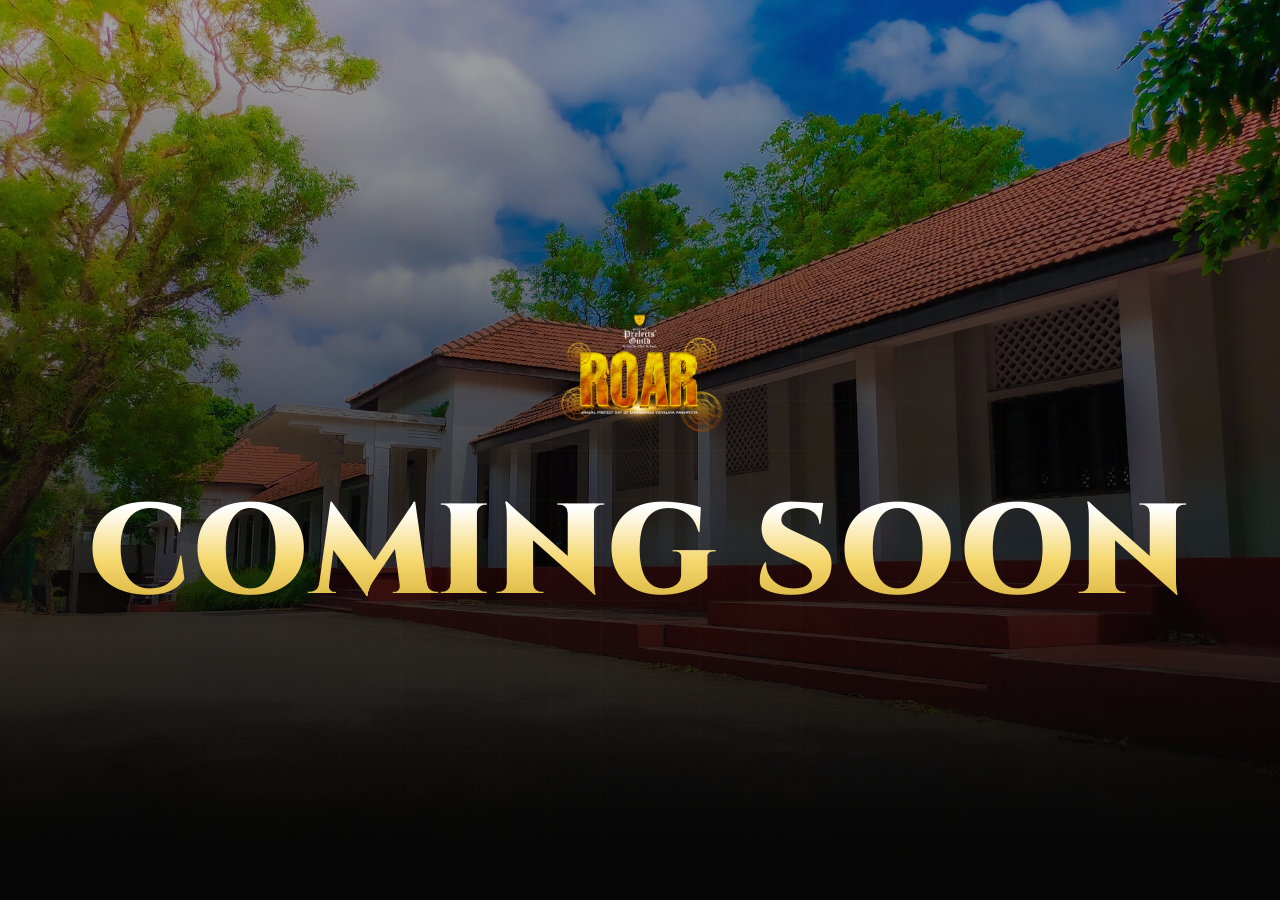
==== index.html @ 5d2e819b "Update index.html" ====
<!DOCTYPE html>
<html lang="en">
<head>
<meta charset="UTF-8">
<meta name="viewport" content="width=device-width, initial-scale=1.0">
<title>Coming Soon | ROAR — Annual Prefects' Day</title>
<link rel="icon" href="assets/logo.png">
<link rel="stylesheet" href="base.css">
</head>
<body style="overflow: hidden;">

<!-- ============ PRELOADER ============ -->
<div id="preloader">
  <div class="pre-emblem">
    <img src="assets/Lotus .png" alt="ROAR" class="pre-logo">
  </div>
  <div class="pre-bar"><span></span></div>
</div>

<!-- ============ HERO / COMING SOON ============ -->
<header class="hero-container" id="hero" style="justify-content: center; text-align: center;">
  <!-- Background relies on .hero-bg from base.css -->
  <div class="hero-bg"></div>
  <div class="hero-grid-overlay"></div>
  
  <div class="wrap hero-content reveal is-visible" style="display: flex; flex-direction: column; align-items: center; margin: 0 auto; max-width: 100%;">
    
    <!-- Centered Logo -->
    <img src="assets/logo.png" alt="ROAR event logo" style="width: 180px; max-width: 80vw; margin-bottom: 30px;">
    
    <!-- Centered Title -->
    <h1 class="hero-title" style="text-align: center;">COMING SOON</h1>
    
  </div>
</header>

<!-- Fallback script to clear preloader if script.js relies on removed elements -->
<script>
  window.addEventListener('load', function() {
    const preloader = document.getElementById('preloader');
    if (preloader) {
      setTimeout(() => { 
        preloader.classList.add('hidden'); 
      }, 500);
    }
  });
</script>
</body>
</html>
---- base.css ----
/* ============================================================
   ROAR — "Guild Protocol" build
   Base chrome: tokens, fonts, navbar, hero, narrative, footer
   Structure borrowed from a cyberpunk festival site, re-skinned
   in ROAR's gold / maroon / black identity.
   ============================================================ */
@import url('https://fonts.googleapis.com/css2?family=Cinzel:wght@400;500;600;700;900&family=Poppins:ital,wght@0,300;0,400;0,500;0,600;0,700;1,400&family=Bebas+Neue&display=swap');

:root{
  /* ROAR brand tokens */
  --bg:            #050505;
  --gold:          #D4AF37;
  --gold-light:    #F5D76E;
  --maroon:        #5C0A1D;
  --white:         #F5F5F5;
  --glass:         rgba(255,255,255,.06);
  --glass-brd:     rgba(212,175,55,.28);

  /* Aliases expected by the ported component CSS */
  --color-primary: #D4AF37;
  --color-cyan:    #F5D76E;
  --color-pink:    #D4AF37;
  --color-white:   #F5F5F5;
  --font-main:     'Poppins', sans-serif;

  --f-head: 'Cinzel', serif;
  --f-body: 'Poppins', sans-serif;
  --f-num:  'Bebas Neue', sans-serif;
  --ease: cubic-bezier(.22,1,.36,1);
}

*,*::before,*::after{ box-sizing:border-box; }
html{ scroll-behavior:smooth; }
body{
  margin:0;
  background:var(--bg);
  color:var(--white);
  font-family:var(--f-body);
  font-weight:300;
  line-height:1.65;
  -webkit-font-smoothing:antialiased;
  overflow-x:hidden;
}
img{ max-width:100%; display:block; }
a{ color:inherit; text-decoration:none; }
ul{ list-style:none; margin:0; padding:0; }
button{ font-family:inherit; cursor:pointer; }

@media (prefers-reduced-motion: reduce){
  *{ animation-duration:.01ms !important; animation-iteration-count:1 !important; transition-duration:.01ms !important; scroll-behavior:auto !important; }
}

.wrap{ max-width:1400px; margin:0 auto; padding:0 5vw; }

/* ---------- Preloader ---------- */
#preloader{
  position:fixed; inset:0; z-index:9999;
  background:var(--bg);
  display:flex; align-items:center; justify-content:center; flex-direction:column;
  transition:opacity .7s var(--ease), visibility .7s var(--ease);
}
#preloader.hidden{ opacity:0; visibility:hidden; pointer-events:none; }
.pre-emblem{ width:96px; height:96px; }
.pre-emblem svg,
.pre-emblem img{ width:100%; height:100%; animation:pre-spin 6s linear infinite; }
@keyframes pre-spin{ to{ transform:rotate(360deg); } }
.pre-bar{ width:220px; height:2px; background:rgba(255,255,255,.08); overflow:hidden; border-radius:2px; }
.pre-bar span{ display:block; height:100%; width:0%; background:linear-gradient(90deg,var(--gold),var(--gold-light)); transition:width .25s linear; }

/* ---------- Navbar ---------- */
.navbar{
  position:fixed; top:0; left:0; right:0; z-index:500;
  display:flex; align-items:center; justify-content:space-between;
  padding:18px 5vw;
  transition:background .4s, padding .4s, border-color .4s;
  border-bottom:1px solid transparent;
}
.navbar.scrolled{
  background:rgba(5,5,5,.88);
  backdrop-filter:blur(14px);
  padding:12px 5vw;
  border-color:var(--glass-brd);
}
.navbar-logo{ display:flex; align-items:center; gap:12px; }
.logo-img{ height:38px; width:auto; }
.navbar-logo span{ font-family:var(--f-head); font-size:20px; letter-spacing:.12em; color:var(--gold-light); }
.nav-links{ display:flex; gap:32px; align-items:center; }
.nav-links a{
  font-family:var(--f-num); font-size:13px; letter-spacing:.15em; text-transform:uppercase;
  color:rgba(245,245,245,.75); position:relative; padding:4px 0;
}
.nav-links a::after{
  content:''; position:absolute; left:0; bottom:-2px; width:0; height:1px; background:var(--gold);
  transition:width .3s var(--ease);
}
.nav-links a:hover::after{ width:100%; }
.available-now-btn{
  padding:10px 22px; border-radius:2px; border:1px solid var(--gold); background:transparent;
  font-family:var(--f-num); letter-spacing:.15em; font-size:13px; color:var(--gold-light);
  transition:.3s;
}
.available-now-btn:hover{ background:var(--gold); color:#150c04; box-shadow:0 0 25px rgba(212,175,55,.4); }
.mobile-menu-toggle{ display:none; background:none; border:0; color:var(--gold); font-size:24px; }
.mobile-cyber-pass-link{ display:none; }

@media (max-width:900px){
  .nav-links{
    position:fixed; top:0; right:0; height:100vh; width:min(78vw,320px);
    background:#0a0a0a; flex-direction:column; justify-content:center; gap:30px;
    transform:translateX(100%); transition:transform .5s var(--ease);
    border-left:1px solid var(--glass-brd); padding:0;
  }
  .nav-links.open{ transform:translateX(0); }
  .mobile-menu-toggle{ display:block; }
  .navbar-right{ display:none; }
  .mobile-cyber-pass-link{ display:block; margin-top:10px; }
}

/* ---------- Hero ---------- */
.hero-container{
  position:relative; height:100vh; min-height:600px; overflow:hidden;
  display:flex; align-items:center;
}
.hero-bg{
  position:absolute; inset:0;
  background:linear-gradient(180deg, rgba(5,5,5,.35) 0%, rgba(5,5,5,.6) 45%, var(--bg) 96%), url('assets/Background.jpg') no-repeat center center;
  background-size:cover; background-position:center 30%;
}
.hero-grid-overlay{
  position:absolute; inset:0;
  background-image:linear-gradient(rgba(212,175,55,.05) 1px, transparent 1px), linear-gradient(90deg, rgba(212,175,55,.05) 1px, transparent 1px);
  background-size:50px 50px;
  mask-image:radial-gradient(circle at 50% 40%, black, transparent 75%);
}
.hero-content{ position:relative; z-index:5; max-width:760px; }
.hero-eyebrow{
  font-family:var(--f-num); letter-spacing:.5em; font-size:13px; color:var(--gold-light);
  text-transform:uppercase; margin-bottom:20px;
}
.hero-title{
  font-family:var(--f-head); font-weight:900;
  font-size:clamp(60px,10vw,140px);
  line-height:.92; letter-spacing:.02em;
  background:linear-gradient(180deg,#fff 10%, var(--gold-light) 55%, var(--gold) 100%);
  -webkit-background-clip:text; background-clip:text; color:transparent;
  margin:0;
}
.hero-logo{ width:100%; max-width:3000px; margin-bottom:20px; align-self:center; }
.hero-img{ 
  width:20%; 
  margin-bottom:20px; 
  transform: rotate(var(--bg));
}
.hero-desc{ color:rgba(245,245,245,.72); max-width:520px; margin:20px 0 34px; }
.hero-actions{ display:flex; gap:16px; flex-wrap:center; }
.slide-action-btn{
  display:inline-flex; align-items:center; gap:10px; padding:16px 32px; border-radius:2px;
  font-family:var(--f-num); font-size:15px; letter-spacing:.12em; text-transform:uppercase;
  background:linear-gradient(135deg,var(--gold-light),var(--gold)); color:#150c04; font-weight:700;
  clip-path:polygon(4% 0,96% 0,100% 30%,100% 100%,0 100%,0 30%);
  transition:transform .3s var(--ease), box-shadow .3s var(--ease);
}
.slide-action-btn:hover{ transform:translateY(-3px); box-shadow:0 10px 30px rgba(212,175,55,.3); }
.slide-action-btn.ghost{
  background:transparent; color:var(--gold-light); border:1px solid var(--gold); clip-path:none;
}
.slide-counter{
  position:absolute; bottom:32px; right:5vw; z-index:5;
  font-family:var(--f-num); letter-spacing:.2em; font-size:13px; color:rgba(245,245,245,.5);
  display:flex; align-items:center; gap:8px;
}
.slide-counter .current{ color:var(--gold-light); font-size:18px; }

/* hero countdown */
.hero-countdown-label{ font-family:var(--f-num); letter-spacing:.3em; font-size:11px; color:var(--gold); text-transform:uppercase; margin-bottom:12px; }
.hero-countdown{ display:flex; gap:14px; flex-wrap:wrap; }
.hero-countdown .hc-item{ padding:14px 20px; min-width:74px; text-align:center; border-radius:2px; background:var(--glass); border:1px solid var(--glass-brd); }
.hero-countdown .hc-item b{ font-family:var(--f-num); font-size:28px; color:var(--gold-light); display:block; }
.hero-countdown .hc-item span{ font-size:10px; letter-spacing:.12em; text-transform:uppercase; color:rgba(245,245,245,.55); }

/* ---------- Narrative / "ROAR Order" section ---------- */
.order-section{
  padding:110px 0; background:#000; position:relative; overflow:hidden; z-index:15;
}
.order-grid-overlay{
  position:absolute; inset:0;
  background-image:linear-gradient(rgba(212,175,55,.04) 1px, transparent 1px), linear-gradient(90deg, rgba(212,175,55,.04) 1px, transparent 1px);
  background-size:60px 60px;
}
.order-layout{
  position:relative; z-index:2; display:grid; grid-template-columns:1fr 1.1fr; gap:70px; align-items:center;
}
.order-visual{ position:relative; display:flex; justify-content:center; }
.order-visual img{ width:100%; max-width:420px; border-radius:12px; border:1px solid var(--glass-brd); box-shadow:0 0 60px rgba(212,175,55,.15); }
.order-title{ font-family:var(--f-head); font-size:clamp(30px,4.5vw,52px); line-height:1.05; color:#fff; margin-bottom:24px; }
.order-title .accent{
  display:block; background:linear-gradient(180deg,var(--gold-light),var(--gold));
  -webkit-background-clip:text; background-clip:text; color:transparent;
}
.order-copy p{ color:rgba(245,245,245,.72); font-size:16px; line-height:1.75; }
@media (max-width:1024px){
  .order-layout{ grid-template-columns:1fr; text-align:center; }
  .order-visual{ order:-1; }
}

/* ---------- Footer ---------- */
.footer{
  padding:40px 5vw; display:flex; align-items:center; justify-content:space-between; flex-wrap:wrap; gap:20px;
  border-top:1px solid var(--glass-brd); background:#000;
}
.copyright{ font-family:var(--f-num); letter-spacing:.1em; font-size:12px; color:rgba(245,245,245,.5); }
.footer-links{ display:flex; gap:26px; flex-wrap:wrap; }
.footer-links a{ font-size:12px; letter-spacing:.05em; color:rgba(245,245,245,.55); text-transform:uppercase; }
.footer-links a:hover{ color:var(--gold-light); }
.footer-social-icons{ display:flex; gap:12px; }
.footer-social-icon{
  width:38px; height:38px; border-radius:50%; border:1px solid var(--glass-brd);
  display:flex; align-items:center; justify-content:center; color:rgba(245,245,245,.65); transition:.3s;
}
.footer-social-icon:hover{ border-color:var(--gold); color:var(--gold-light); background:rgba(212,175,55,.08); }

/* ---------- Reveal on scroll ---------- */
.reveal{ opacity:0; transform:translateY(28px); transition:opacity .8s var(--ease), transform .8s var(--ease); }
.reveal.is-visible{ opacity:1; transform:translateY(0); }
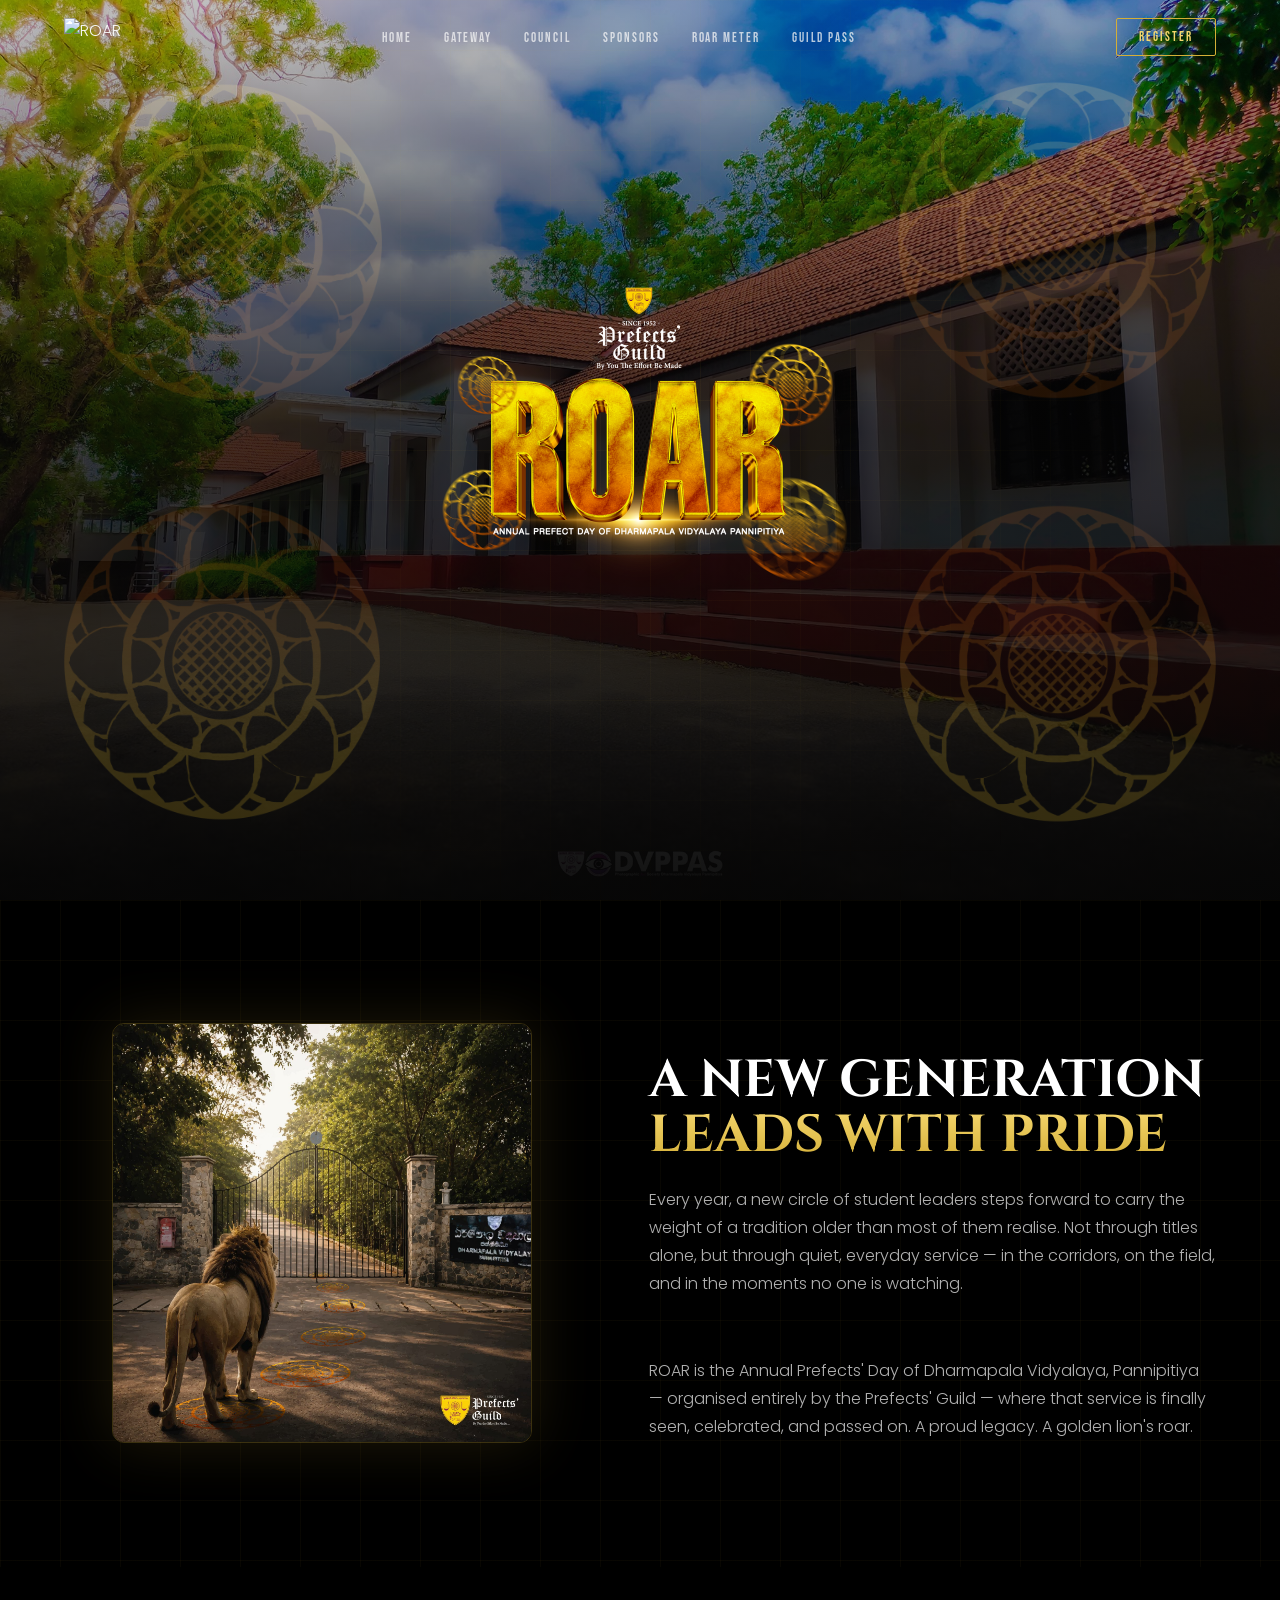
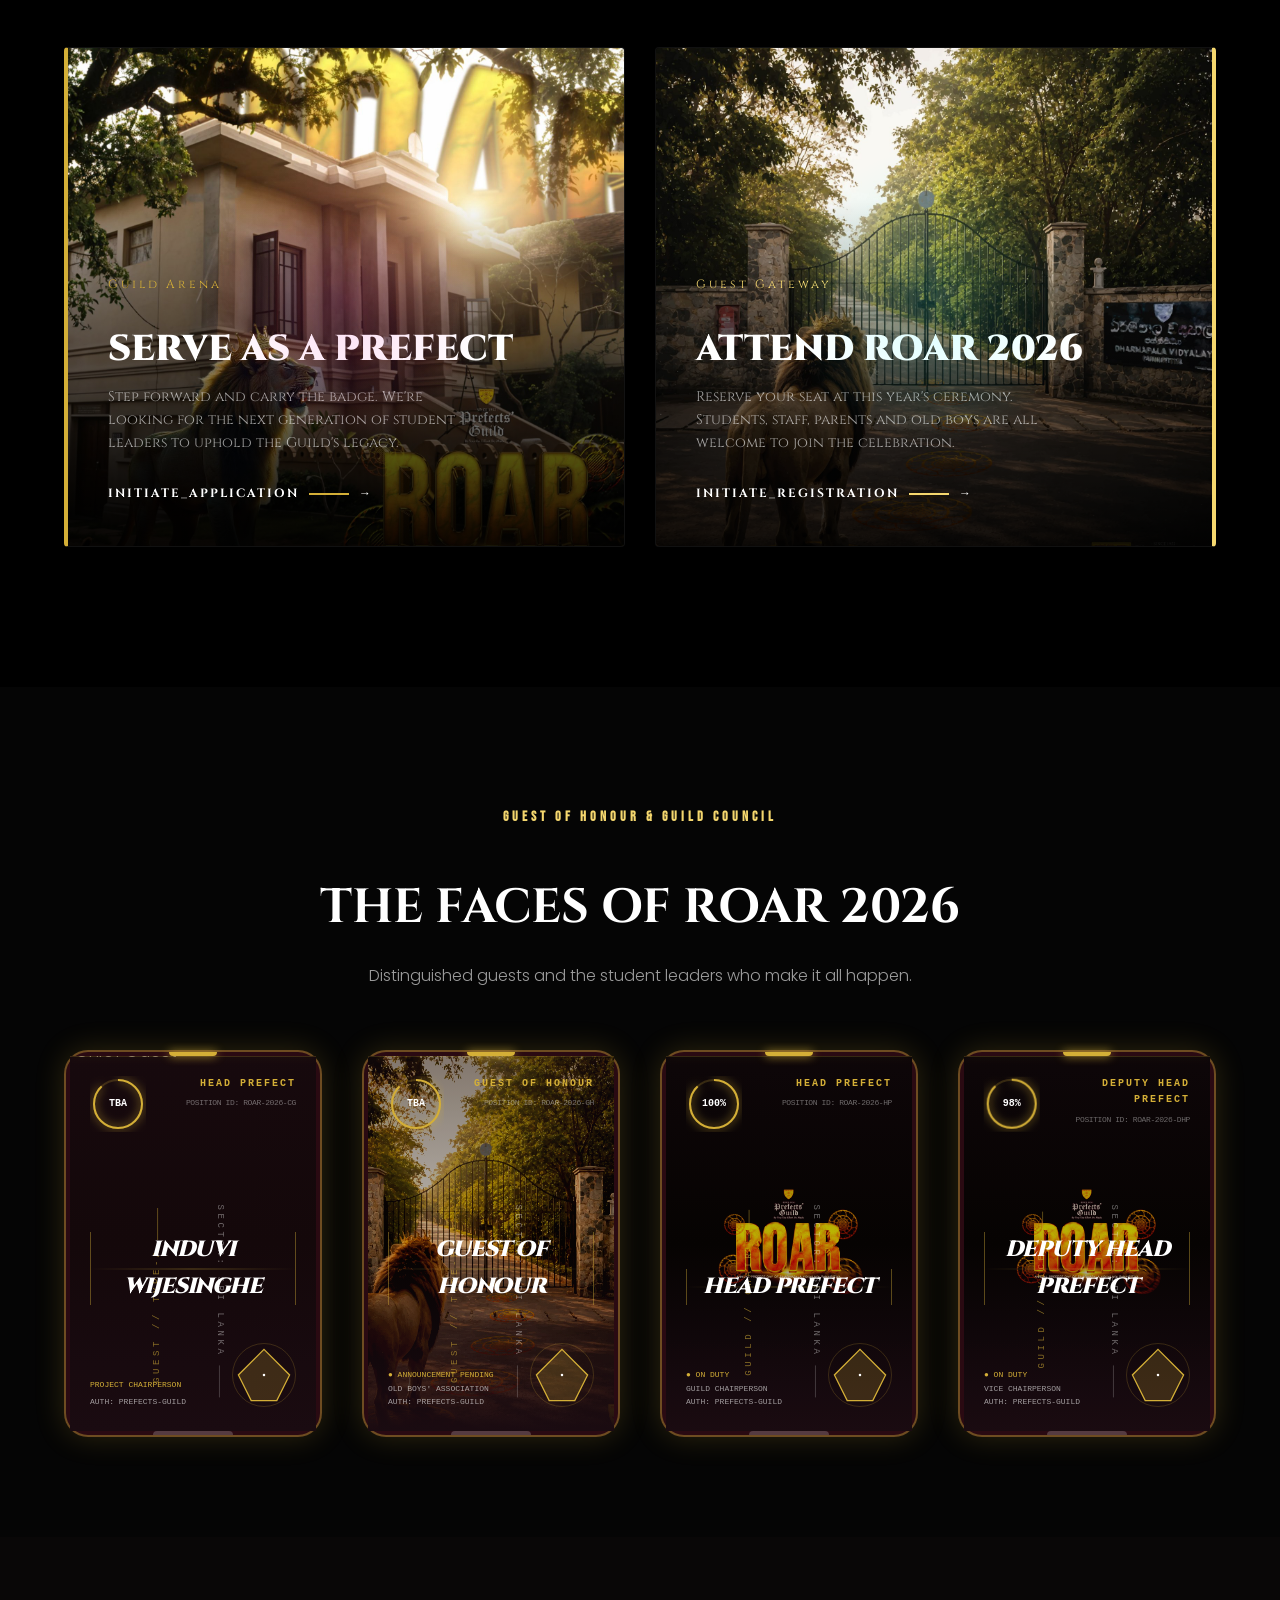
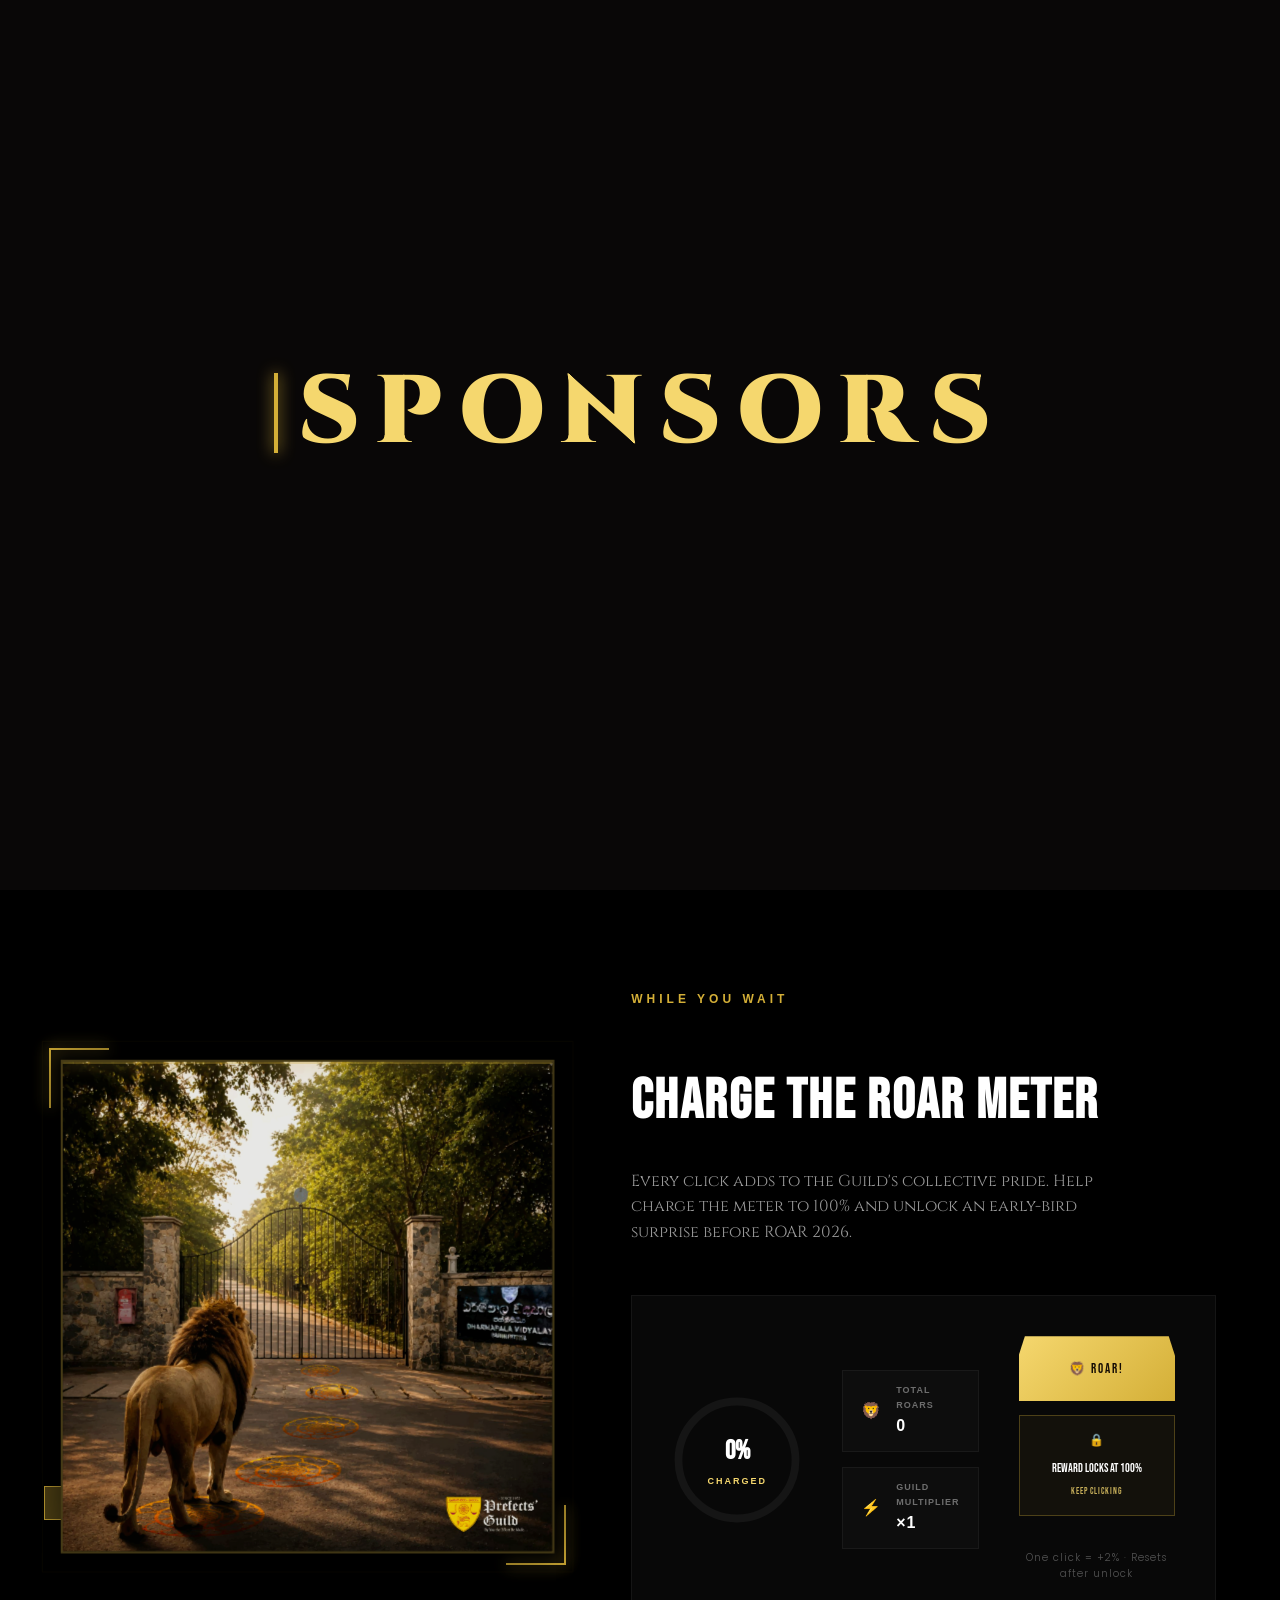
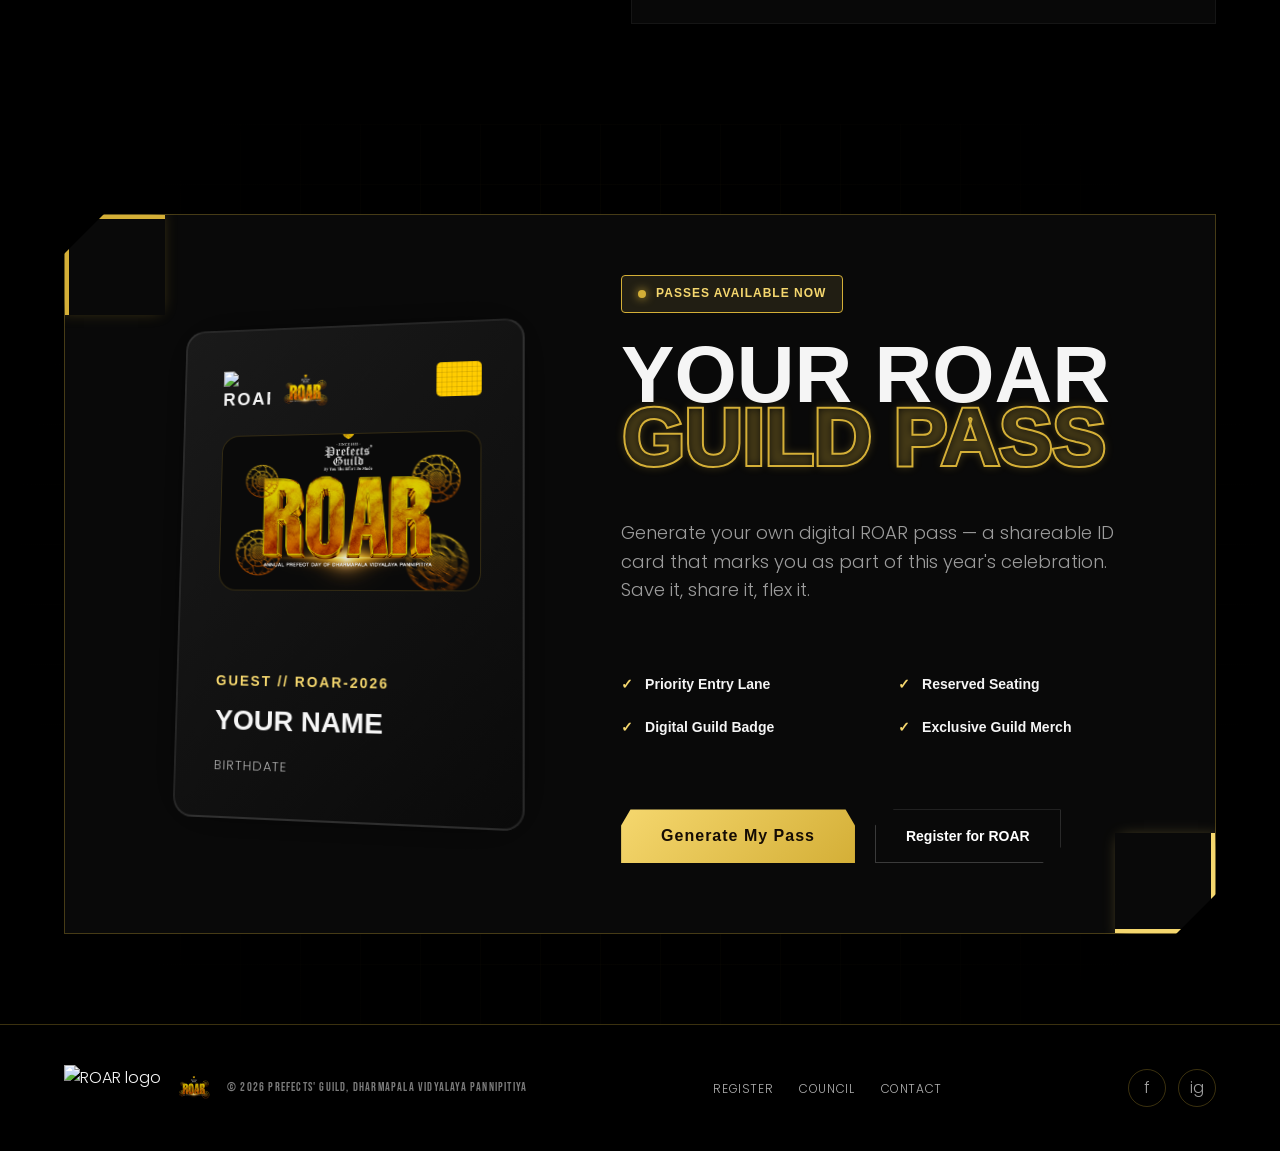
==== commit bfc92477: "Update index.html" ====
--- a/index.html
+++ b/index.html
@@ -3,11 +3,18 @@
 <head>
 <meta charset="UTF-8">
 <meta name="viewport" content="width=device-width, initial-scale=1.0">
-<title>Coming Soon | ROAR — Annual Prefects' Day</title>
+<title>ROAR — Annual Prefects' Day | Dharmapala Vidyalaya Pannipitiya</title>
+<meta name="description" content="ROAR — the Annual Prefects' Day of Dharmapala Vidyalaya, Pannipitiya. A celebration of leadership, discipline, unity and service by the Prefects' Guild.">
 <link rel="icon" href="assets/logo.png">
 <link rel="stylesheet" href="base.css">
+<link rel="stylesheet" href="gateway.css">
+<link rel="stylesheet" href="headliners.css">
+<link rel="stylesheet" href="sponsors.css">
+<link rel="stylesheet" href="clicker.css">
+<link rel="stylesheet" href="pass.css">
+<link rel="stylesheet" href="patch.css">
 </head>
-<body style="overflow: hidden;">
+<body>
 
 <!-- ============ PRELOADER ============ -->
 <div id="preloader">
@@ -17,33 +24,543 @@
   <div class="pre-bar"><span></span></div>
 </div>
 
-<!-- ============ HERO / COMING SOON ============ -->
-<header class="hero-container" id="hero" style="justify-content: center; text-align: center;">
-  <!-- Background relies on .hero-bg from base.css -->
+<!-- ============ NAVBAR ============ -->
+<nav class="navbar" id="navbar">
+  <a class="navbar-logo" href="#hero">
+    <img src="assets/logoroar.png" alt="ROAR" class="logo-img">
+  </a>
+  <button class="mobile-menu-toggle" aria-label="Toggle Menu" id="menuToggle">☰</button>
+  <ul class="nav-links" id="navLinks">
+    <li><a href="#hero">Home</a></li>
+    <li><a href="#gateway">Gateway</a></li>
+    <li><a href="#council">Council</a></li>
+    <li><a href="#sponsors">Sponsors</a></li>
+    <li><a href="#roar-meter">ROAR Meter</a></li>
+    <li><a href="#pass">Guild Pass</a></li>
+    <li class="mobile-cyber-pass-link"><a href="register.html"><button class="available-now-btn">Register</button></a></li>
+  </ul>
+  <div class="navbar-right">
+    <a href="register.html"><button class="available-now-btn">Register</button></a>
+  </div>
+</nav>
+
+<!-- ============ HERO ============ -->
+<header class="hero-container" id="hero">
   <div class="hero-bg"></div>
+  <div class="hero-lotus hero-lotus--tl"></div>
+  <div class="hero-lotus hero-lotus--tr"></div>
+  <div class="hero-lotus hero-lotus--bl"></div>
+  <div class="hero-lotus hero-lotus--br"></div>
   <div class="hero-grid-overlay"></div>
-  
-  <div class="wrap hero-content reveal is-visible" style="display: flex; flex-direction: column; align-items: center; margin: 0 auto; max-width: 100%;">
-    
-    <!-- Centered Logo -->
-    <img src="assets/logo.png" alt="ROAR event logo" style="width: 180px; max-width: 80vw; margin-bottom: 30px;">
-    
-    <!-- Centered Title -->
-    <h1 class="hero-title" style="text-align: center;">COMING SOON</h1>
-    
+  <div class="wrap hero-content">
+    <div class="hero-branding reveal">
+      <img src="assets/logo.png" alt="ROAR event logo" class="hero-logo">
+    </div>
   </div>
 </header>
 
-<!-- Fallback script to clear preloader if script.js relies on removed elements -->
-<script>
-  window.addEventListener('load', function() {
-    const preloader = document.getElementById('preloader');
-    if (preloader) {
-      setTimeout(() => { 
-        preloader.classList.add('hidden'); 
-      }, 500);
-    }
-  });
-</script>
+<!-- ============ ORDER / ABOUT NARRATIVE ============ -->
+<section class="order-section">
+  <div class="order-grid-overlay"></div>
+  <div class="wrap order-layout">
+    <div class="order-visual reveal">
+      <img src="assets/lion-gate.jpg" alt="Dharmapala Vidyalaya gate">
+    </div>
+    <div class="reveal">
+      <h2 class="order-title">A NEW GENERATION<span class="accent">LEADS WITH PRIDE</span></h2>
+      <div class="order-copy">
+        <p>Every year, a new circle of student leaders steps forward to carry the weight of a tradition older than most of them realise. Not through titles alone, but through quiet, everyday service — in the corridors, on the field, and in the moments no one is watching.</p><br>
+        <p>ROAR is the Annual Prefects' Day of Dharmapala Vidyalaya, Pannipitiya — organised entirely by the Prefects' Guild — where that service is finally seen, celebrated, and passed on. A proud legacy. A golden lion's roar.</p>
+      </div>
+    </div>
+  </div>
+</section>
+
+<!-- ============ APPLICATION GATEWAY ============ -->
+<section class="app-gateway-section" id="gateway">
+  <div class="ag-container">
+    <a class="ag-card idol reveal" href="mailto:prefectsguild@dharmapalapannipitiya.lk?subject=Prefects%27%20Guild%20Interest">
+      <div class="ag-overlay-glow"></div>
+      <div class="ag-card-bg"><img src="assets/lion-poster.jpg" alt="Serve as a Prefect"></div>
+      <div class="ag-card-content">
+        <span class="ag-eyebrow">Guild Arena</span>
+        <h3 class="ag-title">Serve as a Prefect</h3>
+        <p class="ag-desc">Step forward and carry the badge. We're looking for the next generation of student leaders to uphold the Guild's legacy.</p>
+        <div class="ag-btn"><span>INITIATE_APPLICATION</span><div class="ag-btn-line"></div>→</div>
+      </div>
+    </a>
+    <a class="ag-card competition reveal" href="register.html">
+      <div class="ag-overlay-glow"></div>
+      <div class="ag-card-bg"><img src="assets/lion-gate.jpg" alt="Attend ROAR"></div>
+      <div class="ag-card-content">
+        <span class="ag-eyebrow">Guest Gateway</span>
+        <h3 class="ag-title">Attend ROAR 2026</h3>
+        <p class="ag-desc">Reserve your seat at this year's ceremony. Students, staff, parents and old boys are all welcome to join the celebration.</p>
+        <div class="ag-btn"><span>INITIATE_REGISTRATION</span><div class="ag-btn-line"></div>→</div>
+      </div>
+    </a>
+  </div>
+</section>
+
+<!-- ============ HEADLINERS → GUILD COUNCIL ============ -->
+<section class="headliners-section" id="council">
+  <div class="headliners-container">
+    <div style="text-align:center;margin-bottom:60px;" class="reveal">
+      <h4 style="color:var(--gold-light);letter-spacing:4px;font-size:14px;margin-bottom:10px;font-family:var(--f-num);">GUEST OF HONOUR &amp; GUILD COUNCIL</h4>
+      <h2 style="color:#fff;font-size:48px;font-family:var(--f-head);margin-bottom:15px;">THE FACES OF ROAR 2026</h2>
+      <p style="color:rgba(255,255,255,.6);font-size:16px;">Distinguished guests and the student leaders who make it all happen.</p>
+    </div>
+
+    <div class="headliners-grid-wrapper">
+      <div class="headliners-grid desktop-grid mobile-carousel" id="hlGrid">
+
+        <div class="hl-slide">
+          <div class="hl-card-wrapper">
+            <div class="hl-card-inner">
+              <div style="width:100%;height:100%;">
+                <div class="hl-geometric-frame">
+                  <div class="hl-inner-content">
+                    <div class="hl-image-container">
+                      <img src="assets/DSC_0011 copy.png" alt="Chief Guest" class="hl-image">
+                      <div class="hl-gradient-1"></div>
+                      <div class="hl-gradient-2"></div>
+                      <div class="hl-hud">
+                        <div class="hl-hud-top">
+                          <div class="hl-gauge">
+                            <svg class="hl-gauge-svg"><circle cx="28" cy="28" r="24" class="hl-gauge-bg"></circle><circle cx="28" cy="28" r="24" class="hl-gauge-fg"></circle></svg>
+                            <div class="hl-gauge-text">TBA</div>
+                          </div>
+                          <div class="hl-top-right">
+                            <div class="hl-tr-1">Head Prefect</div>
+                            <div class="hl-tr-2">POSITION ID: ROAR-2026-CG</div>
+                          </div>
+                        </div>
+                        <div class="hl-side-left"><span class="hl-sl-text">GUEST // TYPE-A</span><div class="hl-sl-line"></div></div>
+                        <div class="hl-side-right"><span class="hl-sr-text">SECTOR: SRI LANKA</span><div class="hl-sr-line"></div></div>
+                        <div class="hl-bottom">
+                          <div class="hl-name-wrapper"><div class="hl-name-line"></div><h3 class="hl-name">Induvi Wijesinghe</h3></div>
+                          <div class="hl-bottom-info">
+                            <div class="hl-data-panel">
+                              <div class="hl-dp-active">Project Chairperson</div>
+                              <div></div>
+                              <div>AUTH: PREFECTS-GUILD</div>
+                            </div>
+                            <div class="hl-radar">
+                              <div class="hl-radar-border"></div>
+                              <svg viewBox="0 0 100 100" class="hl-radar-svg"><polygon points="50,10 90,50 70,90 30,90 10,50" fill="currentColor" fill-opacity=".2" stroke="currentColor" stroke-width="2"></polygon><circle cx="50" cy="50" r="2" fill="white"></circle></svg>
+                            </div>
+                          </div>
+                        </div>
+                      </div>
+                      <div class="hl-scanner-bar-container"><div class="hl-scanner-bar"></div></div>
+                    </div>
+                  </div>
+                  <div class="hl-texture"></div>
+                  <div class="hl-dec-top"></div>
+                  <div class="hl-dec-bot"></div>
+                </div>
+              </div>
+            </div>
+          </div>
+        </div>
+
+        <div class="hl-slide">
+          <div class="hl-card-wrapper">
+            <div class="hl-card-inner">
+              <div style="width:100%;height:100%;">
+                <div class="hl-geometric-frame">
+                  <div class="hl-inner-content">
+                    <div class="hl-image-container">
+                      <img src="assets/lion-gate.jpg" alt="Guest of Honour" class="hl-image">
+                      <div class="hl-gradient-1"></div>
+                      <div class="hl-gradient-2"></div>
+                      <div class="hl-hud">
+                        <div class="hl-hud-top">
+                          <div class="hl-gauge">
+                            <svg class="hl-gauge-svg"><circle cx="28" cy="28" r="24" class="hl-gauge-bg"></circle><circle cx="28" cy="28" r="24" class="hl-gauge-fg"></circle></svg>
+                            <div class="hl-gauge-text">TBA</div>
+                          </div>
+                          <div class="hl-top-right">
+                            <div class="hl-tr-1">GUEST OF HONOUR</div>
+                            <div class="hl-tr-2">POSITION ID: ROAR-2026-GH</div>
+                          </div>
+                        </div>
+                        <div class="hl-side-left"><span class="hl-sl-text">GUEST // TYPE-B</span><div class="hl-sl-line"></div></div>
+                        <div class="hl-side-right"><span class="hl-sr-text">SECTOR: SRI LANKA</span><div class="hl-sr-line"></div></div>
+                        <div class="hl-bottom">
+                          <div class="hl-name-wrapper"><div class="hl-name-line"></div><h3 class="hl-name">Guest of Honour</h3></div>
+                          <div class="hl-bottom-info">
+                            <div class="hl-data-panel">
+                              <div class="hl-dp-active">● ANNOUNCEMENT PENDING</div>
+                              <div>OLD BOYS' ASSOCIATION</div>
+                              <div>AUTH: PREFECTS-GUILD</div>
+                            </div>
+                            <div class="hl-radar">
+                              <div class="hl-radar-border"></div>
+                              <svg viewBox="0 0 100 100" class="hl-radar-svg"><polygon points="50,10 90,50 70,90 30,90 10,50" fill="currentColor" fill-opacity=".2" stroke="currentColor" stroke-width="2"></polygon><circle cx="50" cy="50" r="2" fill="white"></circle></svg>
+                            </div>
+                          </div>
+                        </div>
+                      </div>
+                      <div class="hl-scanner-bar-container"><div class="hl-scanner-bar"></div></div>
+                    </div>
+                  </div>
+                  <div class="hl-texture"></div>
+                  <div class="hl-dec-top"></div>
+                  <div class="hl-dec-bot"></div>
+                </div>
+              </div>
+            </div>
+          </div>
+        </div>
+
+        <div class="hl-slide">
+          <div class="hl-card-wrapper">
+            <div class="hl-card-inner">
+              <div style="width:100%;height:100%;">
+                <div class="hl-geometric-frame">
+                  <div class="hl-inner-content">
+                    <div class="hl-image-container">
+                      <img src="assets/logo.png" alt="Head Prefect" class="hl-image" style="object-fit:contain;padding:50px;background:#12070a;">
+                      <div class="hl-gradient-1"></div>
+                      <div class="hl-gradient-2"></div>
+                      <div class="hl-hud">
+                        <div class="hl-hud-top">
+                          <div class="hl-gauge">
+                            <svg class="hl-gauge-svg"><circle cx="28" cy="28" r="24" class="hl-gauge-bg"></circle><circle cx="28" cy="28" r="24" class="hl-gauge-fg"></circle></svg>
+                            <div class="hl-gauge-text">100%</div>
+                          </div>
+                          <div class="hl-top-right">
+                            <div class="hl-tr-1">HEAD PREFECT</div>
+                            <div class="hl-tr-2">POSITION ID: ROAR-2026-HP</div>
+                          </div>
+                        </div>
+                        <div class="hl-side-left"><span class="hl-sl-text">GUILD // CHAIR</span><div class="hl-sl-line"></div></div>
+                        <div class="hl-side-right"><span class="hl-sr-text">SECTOR: SRI LANKA</span><div class="hl-sr-line"></div></div>
+                        <div class="hl-bottom">
+                          <div class="hl-name-wrapper"><div class="hl-name-line"></div><h3 class="hl-name">Head Prefect</h3></div>
+                          <div class="hl-bottom-info">
+                            <div class="hl-data-panel">
+                              <div class="hl-dp-active">● ON DUTY</div>
+                              <div>GUILD CHAIRPERSON</div>
+                              <div>AUTH: PREFECTS-GUILD</div>
+                            </div>
+                            <div class="hl-radar">
+                              <div class="hl-radar-border"></div>
+                              <svg viewBox="0 0 100 100" class="hl-radar-svg"><polygon points="50,10 90,50 70,90 30,90 10,50" fill="currentColor" fill-opacity=".2" stroke="currentColor" stroke-width="2"></polygon><circle cx="50" cy="50" r="2" fill="white"></circle></svg>
+                            </div>
+                          </div>
+                        </div>
+                      </div>
+                      <div class="hl-scanner-bar-container"><div class="hl-scanner-bar"></div></div>
+                    </div>
+                  </div>
+                  <div class="hl-texture"></div>
+                  <div class="hl-dec-top"></div>
+                  <div class="hl-dec-bot"></div>
+                </div>
+              </div>
+            </div>
+          </div>
+        </div>
+
+        <div class="hl-slide">
+          <div class="hl-card-wrapper">
+            <div class="hl-card-inner">
+              <div style="width:100%;height:100%;">
+                <div class="hl-geometric-frame">
+                  <div class="hl-inner-content">
+                    <div class="hl-image-container">
+                      <img src="assets/logo.png" alt="Deputy Head Prefect" class="hl-image" style="object-fit:contain;padding:50px;background:#12070a;">
+                      <div class="hl-gradient-1"></div>
+                      <div class="hl-gradient-2"></div>
+                      <div class="hl-hud">
+                        <div class="hl-hud-top">
+                          <div class="hl-gauge">
+                            <svg class="hl-gauge-svg"><circle cx="28" cy="28" r="24" class="hl-gauge-bg"></circle><circle cx="28" cy="28" r="24" class="hl-gauge-fg"></circle></svg>
+                            <div class="hl-gauge-text">98%</div>
+                          </div>
+                          <div class="hl-top-right">
+                            <div class="hl-tr-1">DEPUTY HEAD PREFECT</div>
+                            <div class="hl-tr-2">POSITION ID: ROAR-2026-DHP</div>
+                          </div>
+                        </div>
+                        <div class="hl-side-left"><span class="hl-sl-text">GUILD // VICE</span><div class="hl-sl-line"></div></div>
+                        <div class="hl-side-right"><span class="hl-sr-text">SECTOR: SRI LANKA</span><div class="hl-sr-line"></div></div>
+                        <div class="hl-bottom">
+                          <div class="hl-name-wrapper"><div class="hl-name-line"></div><h3 class="hl-name">Deputy Head Prefect</h3></div>
+                          <div class="hl-bottom-info">
+                            <div class="hl-data-panel">
+                              <div class="hl-dp-active">● ON DUTY</div>
+                              <div>VICE CHAIRPERSON</div>
+                              <div>AUTH: PREFECTS-GUILD</div>
+                            </div>
+                            <div class="hl-radar">
+                              <div class="hl-radar-border"></div>
+                              <svg viewBox="0 0 100 100" class="hl-radar-svg"><polygon points="50,10 90,50 70,90 30,90 10,50" fill="currentColor" fill-opacity=".2" stroke="currentColor" stroke-width="2"></polygon><circle cx="50" cy="50" r="2" fill="white"></circle></svg>
+                            </div>
+                          </div>
+                        </div>
+                      </div>
+                      <div class="hl-scanner-bar-container"><div class="hl-scanner-bar"></div></div>
+                    </div>
+                  </div>
+                  <div class="hl-texture"></div>
+                  <div class="hl-dec-top"></div>
+                  <div class="hl-dec-bot"></div>
+                </div>
+              </div>
+            </div>
+          </div>
+        </div>
+
+      </div>
+    </div>
+    <div class="hl-mobile-indicators" id="hlIndicators">
+      <div class="hl-indicator active" data-i="0"></div>
+      <div class="hl-indicator" data-i="1"></div>
+      <div class="hl-indicator" data-i="2"></div>
+      <div class="hl-indicator" data-i="3"></div>
+    </div>
+  </div>
+</section>
+
+<!-- ============ SPONSORS ============ -->
+<section class="spn-section" id="sponsors">
+  <div class="spn-horizontal-wrapper">
+    <div class="spn-panel">
+      <div class="spn-title-container">
+        <div class="spn-accent-bar"></div>
+        <div class="spn-title-text">SPONSORS</div>
+      </div>
+    </div>
+    <div class="spn-cards-area" style="--max-cols:3;">
+      <div class="spn-card"><span class="spn-logo-text">Gold Sponsor One</span></div>
+      <div class="spn-card"><span class="spn-logo-text">Gold Sponsor Two</span></div>
+      <div class="spn-card"><span class="spn-logo-text">Silver Partner</span></div>
+      <div class="spn-card"><span class="spn-logo-text">Silver Partner</span></div>
+      <div class="spn-card"><span class="spn-logo-text">Community Partner</span></div>
+      <div class="spn-card"><span class="spn-logo-text">Media Partner</span></div>
+      <div class="spn-card"><span class="spn-logo-text">Supporting Partner</span></div>
+      <div class="spn-card"><span class="spn-logo-text">Supporting Partner</span></div>
+      <div class="spn-card"><span class="spn-logo-text">Old Boys' Association</span></div>
+    </div>
+  </div>
+
+  <!-- Mobile creative version -->
+  <div class="spn-mobile-creative">
+    <div class="spn-mobile-header">
+      <div class="spn-mobile-accent"></div>
+      <h3 class="spn-mobile-title">SPONSORS</h3>
+    </div>
+    <div class="spn-mobile-lane spn-lane-right">
+      <div class="spn-mobile-track">
+        <div class="spn-mobile-item"><span class="spn-logo-text">Gold Sponsor One</span></div>
+        <div class="spn-mobile-item"><span class="spn-logo-text">Gold Sponsor Two</span></div>
+        <div class="spn-mobile-item"><span class="spn-logo-text">Silver Partner</span></div>
+        <div class="spn-mobile-item"><span class="spn-logo-text">Gold Sponsor One</span></div>
+        <div class="spn-mobile-item"><span class="spn-logo-text">Gold Sponsor Two</span></div>
+        <div class="spn-mobile-item"><span class="spn-logo-text">Silver Partner</span></div>
+      </div>
+    </div>
+    <div class="spn-mobile-lane spn-lane-left">
+      <div class="spn-mobile-track">
+        <div class="spn-mobile-item"><span class="spn-logo-text">Media Partner</span></div>
+        <div class="spn-mobile-item"><span class="spn-logo-text">Community Partner</span></div>
+        <div class="spn-mobile-item"><span class="spn-logo-text">Old Boys' Association</span></div>
+        <div class="spn-mobile-item"><span class="spn-logo-text">Media Partner</span></div>
+        <div class="spn-mobile-item"><span class="spn-logo-text">Community Partner</span></div>
+        <div class="spn-mobile-item"><span class="spn-logo-text">Old Boys' Association</span></div>
+      </div>
+    </div>
+    <div class="spn-mobile-footer"><span>ROAR // 2026</span><span>WITH THANKS</span></div>
+  </div>
+</section>
+
+<!-- ============ CYBER CLICKER → ROAR METER ============ -->
+<section class="cyber-clicker-section" id="roar-meter">
+  <div class="cc-container">
+    <div class="cc-left">
+      <div class="cc-visual-frame">
+        <div class="cc-depth-layer-1"></div>
+        <div class="cc-depth-layer-2"></div>
+        <div class="cc-image-wrapper">
+          <img src="assets/lion-gate.jpg" alt="ROAR meter visual" class="cc-main-img">
+          <div class="cc-shine-sweep"></div>
+          <div class="cc-image-overlay"></div>
+          <div class="cc-scanline"></div>
+        </div>
+        <div class="cc-visual-decorations">
+          <div class="corner tl"></div>
+          <div class="corner br"></div>
+        </div>
+        <div class="cc-pop-label">GOLDEN LIONS · EST. 1952</div>
+      </div>
+    </div>
+    <div class="cc-right">
+      <span class="cc-eyebrow">While You Wait</span>
+      <h2 class="cc-title">Charge the ROAR Meter</h2>
+      <p class="cc-subtitle">Every click adds to the Guild's collective pride. Help charge the meter to 100% and unlock an early-bird surprise before ROAR 2026.</p>
+
+      <div class="cc-game-container">
+        <div class="cc-progress-block">
+          <div class="cc-progress-circle-wrapper">
+            <svg class="cc-svg" viewBox="0 0 100 100">
+              <circle class="cc-circle-bg" cx="50" cy="50" r="45"></circle>
+              <circle class="cc-circle-fg" id="ccCircle" cx="50" cy="50" r="45" stroke-dashoffset="283"></circle>
+            </svg>
+            <div class="cc-progress-text">
+              <div class="cc-percent" id="ccPercent">0%</div>
+              <div class="cc-label">CHARGED</div>
+            </div>
+          </div>
+          <div class="cc-stats">
+            <div class="cc-stat-item">
+              <span class="stat-icon">🦁</span>
+              <div class="stat-info"><label>Total Roars</label><span id="ccTotal">0</span></div>
+            </div>
+            <div class="cc-stat-item">
+              <span class="stat-icon">⚡</span>
+              <div class="stat-info"><label>Guild Multiplier</label><span id="ccMult">×1</span></div>
+            </div>
+          </div>
+        </div>
+        <div style="width:100%;max-width:280px;display:flex;flex-direction:column;gap:14px;">
+          <button class="cc-main-btn" id="ccBtn"><span class="btn-content">🦁 ROAR!</span></button>
+          <div class="cc-locked-status" id="ccLocked">
+            <span class="lock-icon">🔒</span>
+            <span>Reward locks at 100%</span>
+            <span class="lock-tag">KEEP CLICKING</span>
+          </div>
+          <div class="cc-info-footer">One click = +2% · Resets after unlock</div>
+        </div>
+      </div>
+    </div>
+  </div>
+
+  <div class="cc-reward-notification" id="ccReward" style="display:none;">
+    <div class="reward-content">
+      <span class="reward-icon">🏅</span>
+      <div class="reward-text"><label>METER CHARGED</label><span>Early-Bird Badge Unlocked!</span></div>
+    </div>
+  </div>
+</section>
+
+<!-- ============ CREATOR PASS → ROAR GUILD PASS ============ -->
+<section class="creator-section" id="pass">
+  <div class="creator-bg-grid"></div>
+  <div class="creator-frame reveal">
+    <div class="creator-content">
+      <div class="pass-card-container">
+        <div class="pass-card" id="passCardPreview">
+          <div class="card-scanner"></div>
+          <div class="card-inner">
+            <div class="card-header">
+              <div class="card-branding">
+                <div class="card-logo card-logo-event"><img src="assets/logoroar.png" alt="ROAR"></div>
+                <div class="card-logo card-logo-org"><img src="assets/logo.png" alt="Prefects' Guild"></div>
+              </div>
+              <div class="card-chip"></div>
+            </div>
+            <div class="card-photo" id="passPhotoPreview">
+              <img src="assets/logo.png" alt="Guest photo preview" id="passPhotoImg">
+            </div>
+            <div class="card-user">
+              <div class="user-id" id="passRole">GUEST // ROAR-2026</div>
+              <div class="user-name" id="passName">YOUR NAME</div>
+              <div class="user-birthday" id="passBirthday">BIRTHDATE</div>
+            </div>
+          </div>
+        </div>
+      </div>
+      <div class="creator-info">
+        <div class="creator-status-badge">
+          <span class="status-dot"></span>
+          <span class="status-text">PASSES AVAILABLE NOW</span>
+        </div>
+        <div class="creator-title-wrap">
+          <span class="creator-title-main">YOUR ROAR</span>
+          <span class="creator-title-accent">GUILD PASS</span>
+        </div>
+        <p class="creator-description">Generate your own digital ROAR pass — a shareable ID card that marks you as part of this year's celebration. Save it, share it, flex it.</p>
+        <div class="creator-benefits">
+          <div class="benefit-item"><span class="benefit-icon">✓</span> Priority Entry Lane</div>
+          <div class="benefit-item"><span class="benefit-icon">✓</span> Reserved Seating</div>
+          <div class="benefit-item"><span class="benefit-icon">✓</span> Digital Guild Badge</div>
+          <div class="benefit-item"><span class="benefit-icon">✓</span> Exclusive Guild Merch</div>
+        </div>
+        <div class="creator-cta-wrap">
+          <button class="pass-button" id="openPassModal">Generate My Pass</button>
+          <a href="register.html"><button class="secondary-button">Register for ROAR</button></a>
+        </div>
+      </div>
+    </div>
+  </div>
+</section>
+
+<!-- Pass generator modal -->
+<div class="creator-modal-overlay" id="passModal" style="display:none;">
+  <div class="creator-modal-backdrop" id="passModalBackdrop"></div>
+  <div class="creator-modal-container">
+    <div class="modal-header">
+      <div class="modal-title"><span class="title-icon">🦁</span> Generate ROAR Pass</div>
+      <button class="modal-close" id="passModalClose">✕</button>
+    </div>
+    <div class="modal-body">
+      <form class="creator-form" id="passForm">
+        <div class="form-grid">
+          <div class="input-group">
+            <label>Full Name</label>
+            <input type="text" id="passInputName" placeholder="e.g. Kasun Perera" required>
+          </div>
+          <div class="input-group">
+            <label>Attending As</label>
+            <select id="passInputRole">
+              <option value="PREFECT">Prefect</option>
+              <option value="STUDENT">Invited Schools</option>
+              <option value="PARENT">Teachers</option>
+              <option value="OLD BOY">Old Palians Prefect</option>
+            </select>
+          </div>
+          <div class="input-group">
+            <label>Birthday</label>
+            <input type="date" id="passInputBirthday" required>
+          </div>
+          <div class="input-group">
+            <label>Photo URL</label>
+            <input type="url" id="passInputPhoto" placeholder="Paste image URL here">
+          </div>
+        </div>
+        <button type="submit" class="submit-btn">Generate Pass</button>
+      </form>
+    </div>
+  </div>
+</div>
+
+<!-- ============ FOOTER ============ -->
+<footer class="footer">
+  <div class="footer-left">
+    <div class="footer-branding">
+      <img src="assets/logoroar.png" alt="ROAR logo" class="footer-logo">
+      <img src="assets/logo.png" alt="Prefects' Guild logo" class="footer-logo footer-logo--small">
+      <span class="copyright">© 2026 PREFECTS' GUILD, DHARMAPALA VIDYALAYA PANNIPITIYA</span>
+    </div>
+  </div>
+  <div class="footer-center">
+    <ul class="footer-links">
+      <li><a href="register.html">Register</a></li>
+      <li><a href="#council">Council</a></li>
+      <li><a href="mailto:prefectsguild@dharmapalapannipitiya.lk">Contact</a></li>
+    </ul>
+  </div>
+  <div class="footer-right">
+    <div class="footer-social-icons">
+      <a href="#" class="footer-social-icon" aria-label="Facebook">f</a>
+      <a href="#" class="footer-social-icon" aria-label="Instagram">ig</a>
+    </div>
+  </div>
+</footer>
+
+<script src="script.js"></script>
 </body>
 </html>
--- a/gateway.css
+++ b/gateway.css
@@ -0,0 +1 @@
+.app-gateway-section{width:100%;min-height:80vh;padding:80px 5%;background:#000;position:relative;overflow:hidden}.ag-container{max-width:1400px;margin:0 auto;display:grid;grid-template-columns:1fr 1fr;gap:30px;height:100%}.ag-card{position:relative;height:500px;background:#ffffff05;border:1px solid rgba(255,255,255,.05);border-radius:4px;overflow:hidden;display:flex;flex-direction:column;justify-content:flex-end;padding:40px;cursor:pointer;transition:all .5s cubic-bezier(.4,0,.2,1);text-decoration:none}.ag-card:before{content:"";position:absolute;top:0;right:0;bottom:0;left:0;background:linear-gradient(to top,rgba(0,0,0,.9) 0%,transparent 70%);z-index:2}.ag-card-bg{position:absolute;top:0;right:0;bottom:0;left:0;background-size:cover;background-position:center;transition:transform .8s cubic-bezier(.4,0,.2,1);z-index:1}.ag-card:hover .ag-card-bg{transform:scale(1.1)}.ag-card.idol{border-left:4px solid var(--color-primary)}.ag-card.competition{border-right:4px solid var(--color-cyan)}.ag-card-content{position:relative;z-index:3}.ag-eyebrow{display:block;font-family:Cinzel,serif;font-size:12px;letter-spacing:3px;margin-bottom:10px;color:var(--color-primary)}.ag-card.competition .ag-eyebrow{color:var(--color-cyan)}.ag-title{font-family:Cinzel,serif;font-size:36px;font-weight:900;color:#fff;margin-bottom:15px;line-height:1.1;text-transform:uppercase}.ag-desc{font-family:Cinzel,serif!important;font-size:14px;color:#fff9;max-width:80%;margin-bottom:25px}.ag-btn{display:inline-flex;align-items:center;gap:10px;font-family:Cinzel,serif;font-size:12px;font-weight:700;color:#fff;letter-spacing:2px;text-transform:uppercase}.ag-btn-line{width:40px;height:2px;background:var(--color-primary);transition:width .3s ease}.ag-card.competition .ag-btn-line{background:var(--color-cyan)}.ag-card:hover .ag-btn-line{width:80px}.ag-overlay-glow{position:absolute;top:0;left:0;width:100%;height:100%;background:radial-gradient(circle at var(--x) var(--y),rgba(232,16,168,.15),transparent 40%);pointer-events:none;z-index:4}.ag-card.competition .ag-overlay-glow{background:radial-gradient(circle at var(--x) var(--y),rgba(0,255,255,.15),transparent 40%)}@media (max-width: 1024px){.ag-container{grid-template-columns:1fr}.ag-card{height:400px}}@media (max-width: 640px){.ag-title{font-size:28px}.ag-desc{max-width:100%}}
--- a/headliners.css
+++ b/headliners.css
@@ -0,0 +1,709 @@
+.headliners-section {
+    padding: 100px 0;
+    position: relative;
+    z-index: 10;
+    background-color: transparent
+}
+
+.headliners-container {
+    max-width: 1400px;
+    margin: 0 auto;
+    padding: 0 5vw
+}
+
+.headliners-grid {
+    display: flex;
+    justify-content: center;
+    align-items: center;
+    gap: 2rem;
+    width: 100%
+}
+
+@media (min-width: 1024px) {
+    .headliners-grid.desktop-grid {
+        display: grid;
+        grid-template-columns: repeat(8, 1fr);
+        justify-items: center;
+        gap: 2.5rem;
+        width: 100%
+    }
+
+    .hl-slide {
+        display: flex;
+        justify-content: center;
+        width: 100%;
+        max-width: 320px
+    }
+
+    .hl-slide:nth-child(1) {
+        grid-column: 1 / 3
+    }
+
+    .hl-slide:nth-child(2) {
+        grid-column: 3 / 5
+    }
+
+    .hl-slide:nth-child(3) {
+        grid-column: 5 / 7
+    }
+
+    .hl-slide:nth-child(4) {
+        grid-column: 7 / 9
+    }
+
+    .hl-slide:nth-child(5) {
+        grid-column: 2 / 4;
+        grid-row: 2
+    }
+
+    .hl-slide:nth-child(6) {
+        grid-column: 4 / 6;
+        grid-row: 2
+    }
+
+    .hl-slide:nth-child(7) {
+        grid-column: 6 / 8;
+        grid-row: 2
+    }
+
+    .hl-slide .hl-card-wrapper {
+        --card-scale: .95;
+        z-index: 10;
+        opacity: 1
+    }
+
+    .hl-card-wrapper:not(.disable-hover):hover {
+        --card-scale: 1.05 !important;
+        z-index: 20 !important;
+        opacity: 1 !important
+    }
+
+    .hl-mobile-indicators {
+        display: none
+    }
+}
+
+@media (max-width: 1024px) {
+    .headliners-container {
+        padding: 0
+    }
+
+    .headliners-grid-wrapper {
+        width: 100%;
+        overflow-x: auto;
+        overflow-y: hidden;
+        scroll-snap-type: x mandatory;
+        scrollbar-width: none;
+        -webkit-overflow-scrolling: touch;
+        position: relative;
+        padding: 20px 0
+    }
+
+    .headliners-grid-wrapper::-webkit-scrollbar {
+        display: none
+    }
+
+    .headliners-grid.mobile-carousel {
+        display: flex;
+        flex-wrap: nowrap;
+        width: max-content;
+        padding: 0 10vw;
+        gap: 20px
+    }
+
+    .hl-slide {
+        width: 80vw;
+        min-width: 80vw;
+        scroll-snap-align: center;
+        scroll-snap-stop: always;
+        flex-shrink: 0;
+        display: flex;
+        justify-content: center
+    }
+
+    .hl-card-wrapper {
+        width: 100%;
+        max-width: 320px
+    }
+
+    .hl-mobile-indicators {
+        display: flex;
+        justify-content: center;
+        gap: 10px;
+        margin-top: 30px
+    }
+
+    .hl-indicator {
+        width: 30px;
+        height: 4px;
+        background: #fff3;
+        border-radius: 2px;
+        cursor: pointer;
+        transition: background .3s ease
+    }
+
+    .hl-indicator.active {
+        background: var(--color-primary, #D4AF37);
+        box-shadow: 0 0 10px var(--color-primary, #D4AF37)
+    }
+}
+
+.hl-card-wrapper {
+    position: relative;
+    width: 100%;
+    max-width: 340px;
+    aspect-ratio: 2/3;
+    cursor: pointer
+}
+
+.hl-card-inner {
+    position: relative;
+    width: 100%;
+    height: 100%
+}
+
+.hl-geometric-frame {
+    position: absolute;
+    top: 0;
+    right: 0;
+    bottom: 0;
+    left: 0;
+    background-color: #2a0a12;
+    border: 2px solid rgba(212, 175, 55, .4);
+    box-shadow: 0 0 30px #D4AF3733;
+    border-radius: 24px
+}
+
+.hl-inner-content {
+    position: absolute;
+    top: 4px;
+    left: 4px;
+    right: 4px;
+    bottom: 4px;
+    background-color: #12070a;
+    overflow: hidden
+}
+
+.hl-image-container {
+    position: relative;
+    width: 100%;
+    height: 100%
+}
+
+.hl-image {
+    width: 100%;
+    height: 100%;
+    object-fit: cover;
+    opacity: .7;
+    transform: scale(1.1);
+    transition: all .7s ease;
+    filter: contrast(1.25) saturate(1.5)
+}
+
+.hl-card-wrapper:not(.disable-hover):hover .hl-image {
+    opacity: .9;
+    transform: scale(1)
+}
+
+.hl-gradient-1 {
+    position: absolute;
+    top: 0;
+    right: 0;
+    bottom: 0;
+    left: 0;
+    background: linear-gradient(to top, #180a12, transparent, rgba(24, 10, 18, .4))
+}
+
+.hl-gradient-2 {
+    position: absolute;
+    top: 0;
+    right: 0;
+    bottom: 0;
+    left: 0;
+    background-color: #D4AF371a;
+    mix-blend-mode: overlay
+}
+
+.hl-hud {
+    position: absolute;
+    top: 0;
+    right: 0;
+    bottom: 0;
+    left: 0;
+    padding: 20px;
+    z-index: 30;
+    font-family: monospace;
+    text-transform: uppercase;
+    pointer-events: none
+}
+
+.hl-hud-top {
+    display: flex;
+    justify-content: space-between;
+    align-items: flex-start
+}
+
+.hl-gauge {
+    position: relative;
+    width: 56px;
+    height: 56px
+}
+
+.hl-gauge-svg {
+    width: 100%;
+    height: 100%;
+    transform: rotate(-90deg)
+}
+
+.hl-gauge-bg {
+    stroke: #D4AF3733;
+    stroke-width: 2;
+    fill: transparent
+}
+
+.hl-gauge-fg {
+    stroke: #D4AF37;
+    stroke-width: 2;
+    fill: transparent;
+    stroke-dasharray: 150;
+    stroke-dashoffset: 18;
+    filter: drop-shadow(0 0 5px #D4AF37)
+}
+
+.hl-gauge-text {
+    position: absolute;
+    top: 0;
+    right: 0;
+    bottom: 0;
+    left: 0;
+    display: flex;
+    align-items: center;
+    justify-content: center;
+    font-size: 10px;
+    font-weight: 700;
+    color: #fff
+}
+
+.hl-top-right {
+    text-align: right;
+    display: flex;
+    flex-direction: column;
+    gap: 4px
+}
+
+.hl-tr-1 {
+    font-size: 10px;
+    color: #D4AF37;
+    font-weight: 700;
+    letter-spacing: .2em;
+    display: flex;
+    align-items: center;
+    justify-content: flex-end;
+    gap: 4px
+}
+
+.hl-tr-2 {
+    font-size: 8px;
+    color: #fff6;
+    letter-spacing: -.05em
+}
+
+.hl-side-left {
+    position: absolute;
+    left: 0;
+    top: 50%;
+    transform: translateY(-50%) rotate(-90deg) translate(-30%);
+    transform-origin: center;
+    display: flex;
+    align-items: center;
+    gap: 8px
+}
+
+.hl-sl-text {
+    font-size: 9px;
+    color: #D4AF3799;
+    letter-spacing: .4em
+}
+
+.hl-sl-line {
+    width: 32px;
+    height: 1px;
+    background-color: #D4AF3766
+}
+
+.hl-side-right {
+    position: absolute;
+    right: 0;
+    top: 50%;
+    transform: translateY(-50%) rotate(90deg) translate(30%);
+    transform-origin: center;
+    display: flex;
+    align-items: center;
+    gap: 8px
+}
+
+.hl-sr-text {
+    font-size: 9px;
+    color: #fff6;
+    letter-spacing: .4em
+}
+
+.hl-sr-line {
+    width: 32px;
+    height: 1px;
+    background-color: #fff3
+}
+
+.hl-bottom {
+    position: absolute;
+    bottom: 24px;
+    left: 20px;
+    right: 20px;
+    display: flex;
+    flex-direction: column;
+    gap: 16px
+}
+
+.hl-name-wrapper {
+    position: relative;
+    text-align: center
+}
+
+.hl-name-line {
+    position: absolute;
+    left: 0;
+    right: 0;
+    top: 50%;
+    transform: translateY(-50%);
+    height: 1px;
+    background: linear-gradient(90deg, transparent, rgba(212, 175, 55, .4), transparent)
+}
+
+.hl-name {
+    position: relative;
+    font-size: 26px;
+    font-weight: 900;
+    letter-spacing: -.05em;
+    color: #fff;
+    font-style: italic;
+    display: inline-block;
+    padding: 0 16px;
+    border-left: 1px solid rgba(212, 175, 55, .4);
+    border-right: 1px solid rgba(212, 175, 55, .4);
+    font-family: Cinzel, serif !important
+}
+
+.hl-bottom-info {
+    display: flex;
+    justify-content: space-between;
+    align-items: flex-end
+}
+
+.hl-data-panel {
+    display: flex;
+    flex-direction: column;
+    gap: 4px;
+    font-size: 8px;
+    color: #fff9;
+    line-height: 1.2
+}
+
+.hl-dp-active {
+    display: flex;
+    align-items: center;
+    gap: 4px;
+    color: #D4AF37
+}
+
+.hl-radar {
+    width: 64px;
+    height: 64px;
+    position: relative
+}
+
+.hl-radar-border {
+    position: absolute;
+    top: 0;
+    right: 0;
+    bottom: 0;
+    left: 0;
+    border: 1px solid rgba(212, 175, 55, .2);
+    border-radius: 50%
+}
+
+.hl-radar-svg {
+    width: 100%;
+    height: 100%;
+    color: #D4AF37
+}
+
+.hl-scanner-bar-container {
+    position: absolute;
+    top: 0;
+    right: 0;
+    bottom: 0;
+    left: 0;
+    pointer-events: none;
+    overflow: hidden;
+    opacity: .2
+}
+
+.hl-scanner-bar {
+    width: 100%;
+    height: 1px;
+    background-color: #D4AF37;
+    box-shadow: 0 0 10px #D4AF37;
+    animation: hl-scan 3s linear infinite
+}
+
+@keyframes hl-scan {
+    0% {
+        transform: translateY(-10px)
+    }
+
+    to {
+        transform: translateY(500px)
+    }
+}
+
+.hl-glitch-container {
+    position: absolute;
+    top: 0;
+    right: 0;
+    bottom: 0;
+    left: 0;
+    z-index: 40;
+    pointer-events: none;
+    opacity: .3
+}
+
+.hl-glitch-1 {
+    position: absolute;
+    top: 25%;
+    left: 0;
+    width: 100%;
+    height: 1px;
+    background-color: #fff6;
+    animation: hl-glitch-anim .2s infinite
+}
+
+.hl-glitch-2 {
+    position: absolute;
+    top: 75%;
+    left: 0;
+    width: 100%;
+    height: 2px;
+    background-color: #D4AF3766;
+    animation: hl-glitch-anim .3s infinite;
+    animation-delay: .1s
+}
+
+@keyframes hl-glitch-anim {
+    0% {
+        transform: translate(0);
+        opacity: 0
+    }
+
+    50% {
+        transform: translate(-5px);
+        opacity: 1
+    }
+
+    to {
+        transform: translate(5px);
+        opacity: 0
+    }
+}
+
+.hl-texture {
+    position: absolute;
+    top: 0;
+    right: 0;
+    bottom: 0;
+    left: 0;
+    pointer-events: none;
+    opacity: .1;
+    background-image: url(https://www.transparenttextures.com/patterns/micro-carbon.png)
+}
+
+.hl-dec-top {
+    position: absolute;
+    top: 0;
+    left: 50%;
+    transform: translate(-50%);
+    width: 48px;
+    height: 4px;
+    background-color: #D4AF37;
+    border-bottom-left-radius: 999px;
+    border-bottom-right-radius: 999px;
+    box-shadow: 0 0 10px #D4AF37
+}
+
+.hl-dec-bot {
+    position: absolute;
+    bottom: 0;
+    left: 50%;
+    transform: translate(-50%);
+    width: 80px;
+    height: 4px;
+    background-color: #fff3;
+    border-top-left-radius: 999px;
+    border-top-right-radius: 999px
+}
+
+.hl-slide a {
+    display: block;
+    width: 100%;
+    text-decoration: none
+}
+
+.no-data-state {
+    display: flex;
+    flex-direction: column;
+    align-items: center;
+    justify-content: center;
+    padding: 80px 20px;
+    background: #D4AF3708;
+    border: 1px dashed rgba(212, 175, 55, .2);
+    border-radius: 24px;
+    margin-top: 40px;
+    text-align: center;
+    position: relative;
+    overflow: hidden
+}
+
+.no-data-icon {
+    margin-bottom: 24px;
+    color: #D4AF37;
+    opacity: .8
+}
+
+.glitch-icon {
+    animation: icon-glitch 2s infinite
+}
+
+@keyframes icon-glitch {
+
+    0%,
+    to {
+        transform: scale(1);
+        filter: hue-rotate(0deg)
+    }
+
+    50% {
+        transform: scale(1.1);
+        filter: hue-rotate(90deg)
+    }
+}
+
+.no-data-title {
+    font-family: Cinzel, serif;
+    font-size: 24px;
+    color: #fff;
+    margin-bottom: 12px;
+    letter-spacing: 4px
+}
+
+.no-data-text {
+    color: #fff9;
+    font-size: 14px;
+    max-width: 440px;
+    line-height: 1.6
+}
+
+.no-data-scanner {
+    position: absolute;
+    top: 0;
+    left: 0;
+    width: 100%;
+    height: 2px;
+    background: linear-gradient(90deg, transparent, #D4AF37, transparent);
+    animation: scan-vertical 4s linear infinite;
+    opacity: .5
+}
+
+@keyframes scan-vertical {
+    0% {
+        transform: translateY(0)
+    }
+
+    to {
+        transform: translateY(300px)
+    }
+}
+
+.hl-fallback-placeholder {
+    position: absolute;
+    top: 0;
+    right: 0;
+    bottom: 0;
+    left: 0;
+    display: flex;
+    flex-direction: column;
+    align-items: center;
+    justify-content: center;
+    background: radial-gradient(circle at center, #D4AF3708, #12070afa);
+    border-radius: 20px;
+    overflow: hidden;
+    border: 1px dashed rgba(212, 175, 55, .25);
+    box-shadow: inset 0 0 30px #D4AF370d
+}
+
+.hl-fallback-glow {
+    position: absolute;
+    width: 140px;
+    height: 140px;
+    background: radial-gradient(circle, rgba(212, 175, 55, .12) 0%, transparent 70%);
+    filter: blur(12px);
+    animation: fallback-pulse 3s infinite ease-in-out
+}
+
+.hl-fallback-grid {
+    position: absolute;
+    top: 0;
+    right: 0;
+    bottom: 0;
+    left: 0;
+    background-image: linear-gradient(rgba(212, 175, 55, .06) 1px, transparent 1px), linear-gradient(90deg, rgba(212, 175, 55, .06) 1px, transparent 1px);
+    background-size: 24px 24px;
+    background-position: center;
+    opacity: .7
+}
+
+.hl-fallback-title {
+    font-family: Cinzel, serif;
+    font-size: 13px;
+    font-weight: 900;
+    color: #ffffff8c;
+    letter-spacing: 3px;
+    z-index: 10;
+    margin-bottom: 8px;
+    text-shadow: 0 0 8px rgba(212, 175, 55, .4)
+}
+
+.hl-fallback-subtitle {
+    font-family: monospace;
+    font-size: 8px;
+    color: #D4AF37d9;
+    letter-spacing: 4px;
+    z-index: 10;
+    text-transform: uppercase
+}
+
+@keyframes fallback-pulse {
+
+    0%,
+    to {
+        transform: scale(1);
+        opacity: .4
+    }
+
+    50% {
+        transform: scale(1.15);
+        opacity: .85
+    }
+}
+
+.fallback-card {
+    cursor: default
+}
--- a/sponsors.css
+++ b/sponsors.css
@@ -0,0 +1,400 @@
+.spn-section {
+    width: 100%;
+    min-height: 100vh;
+    overflow: hidden;
+    background-color: #fff;
+    position: relative;
+    margin: 0;
+    display: block;
+    z-index: 20
+}
+
+.spn-horizontal-wrapper {
+    display: flex;
+    width: fit-content;
+    min-height: 100vh;
+    position: relative;
+    z-index: 2
+}
+
+.spn-panel {
+    width: 100vw;
+    min-height: 100vh;
+    flex-shrink: 0;
+    display: flex;
+    align-items: center;
+    justify-content: center;
+    position: relative
+}
+
+.spn-cards-area {
+    width: max-content;
+    height: 100vh;
+    flex-shrink: 0;
+    position: relative;
+    display: grid;
+    grid-template-columns: repeat(var(--max-cols, 20), 300px);
+    grid-template-rows: repeat(3, 1fr);
+    padding: 12vh 10vw;
+    gap: 60px;
+    mask-image: linear-gradient(to right, transparent 0%, black 10%, black 90%, transparent 100%);
+    -webkit-mask-image: linear-gradient(to right, transparent 0%, black 10%, black 90%, transparent 100%);
+    -webkit-mask-size: 100% 100%;
+    mask-size: 100% 100%
+}
+
+.spn-title-container {
+    display: flex;
+    align-items: center;
+    gap: 20px;
+    position: relative
+}
+
+.spn-accent-bar {
+    width: 4px;
+    height: 80px;
+    background-color: #D4AF37;
+    box-shadow: 0 0 15px #D4AF37
+}
+
+.spn-title-text {
+    font-family: Cinzel, serif;
+    font-size: 10vw;
+    font-weight: 900;
+    color: #000;
+    letter-spacing: 5px;
+    text-transform: uppercase
+}
+
+.spn-side-decor {
+    position: absolute;
+    left: 0;
+    top: 0;
+    height: 100%;
+    width: 100px;
+    display: flex;
+    flex-direction: column;
+    justify-content: space-between
+}
+
+.spn-decor-block {
+    width: 120px;
+    height: 200px;
+    background: #000;
+    position: relative;
+    clip-path: polygon(0 0, 100% 0, 100% 80%, 80% 100%, 0 100%)
+}
+
+.spn-decor-block.bottom {
+    clip-path: polygon(0 20%, 80% 0, 100% 0, 100% 100%, 0 100%)
+}
+
+.spn-decor-block.middle {
+    position: absolute;
+    top: 0;
+    left: 0;
+    width: 60px;
+    height: 100%;
+    background: #000;
+    clip-path: none;
+    border-left: 2px solid #000000;
+    z-index: 10
+}
+
+.spn-decor-line {
+    position: absolute;
+    left: 20px;
+    top: 40px;
+    width: 2px;
+    height: 120px;
+    background: #fff3
+}
+
+.spn-decor-dot {
+    position: absolute;
+    left: 17px;
+    width: 8px;
+    height: 8px;
+    background: #fff;
+    border-radius: 50%;
+    box-shadow: 0 0 10px #fff
+}
+
+.spn-decor-line-middle {
+    position: absolute;
+    left: 20px;
+    top: 50%;
+    transform: translateY(-50%);
+    width: 2px;
+    height: 80%;
+    background: linear-gradient(to bottom, transparent, rgba(212, 175, 55, .4), transparent)
+}
+
+.spn-card {
+    width: 280px;
+    aspect-ratio: 1.6;
+    background-color: #f8f8f8;
+    display: flex;
+    align-items: center;
+    justify-content: center;
+    padding: 30px;
+    position: relative;
+    cursor: pointer;
+    margin: auto;
+    opacity: 1;
+    transform: none;
+    will-change: transform;
+    transition: filter .3s ease;
+    -webkit-mask-image: url("data:image/svg+xml,%3Csvg xmlns='http://www.w3.org/2000/svg' viewBox='0 0 100 100' preserveAspectRatio='none'%3E%3Cpath d='M 0,5 Q 0,0 5,0 L 95,0 Q 100,0 100,5 L 100,88 Q 100,93 95,93 L 52,93 Q 48,93 46,96.5 Q 44,100 40,100 L 5,100 Q 0,100 0,95 Z' fill='black'/%3E%3C/svg%3E");
+    mask-image: url("data:image/svg+xml,%3Csvg xmlns='http://www.w3.org/2000/svg' viewBox='0 0 100 100' preserveAspectRatio='none'%3E%3Cpath d='M 0,5 Q 0,0 5,0 L 95,0 Q 100,0 100,5 L 100,88 Q 100,93 95,93 L 52,93 Q 48,93 46,96.5 Q 44,100 40,100 L 5,100 Q 0,100 0,95 Z' fill='black'/%3E%3C/svg%3E");
+    -webkit-mask-size: 100% 100%;
+    mask-size: 100% 100%
+}
+
+.spn-card:after {
+    content: "";
+    position: absolute;
+    top: 0;
+    right: 0;
+    bottom: 0;
+    left: 0;
+    pointer-events: none;
+    z-index: 10;
+    background-image: url("data:image/svg+xml,%3Csvg xmlns='http://www.w3.org/2000/svg' viewBox='0 0 100 100' preserveAspectRatio='none'%3E%3Cpath d='M 0,5 Q 0,0 5,0 L 95,0 Q 100,0 100,5 L 100,88 Q 100,93 95,93 L 52,93 Q 48,93 46,96.5 Q 44,100 40,100 L 5,100 Q 0,100 0,95 Z' fill='none' stroke='%23E80FAB' stroke-width='4' vector-effect='non-scaling-stroke'/%3E%3C/svg%3E");
+    background-size: 100% 100%;
+    background-repeat: no-repeat
+}
+
+.spn-card:hover {
+    filter: drop-shadow(0 0 20px rgba(212, 175, 55, .4));
+    z-index: 20
+}
+
+.spn-logo {
+    max-width: 70%;
+    max-height: 70%;
+    object-fit: contain;
+    filter: grayscale(1) brightness(.2);
+    transition: filter .3s ease, transform .3s ease
+}
+
+.spn-card:hover .spn-logo {
+    filter: grayscale(0) brightness(1);
+    transform: scale(1.1)
+}
+
+@media (max-width: 1024px) {
+    .spn-card {
+        width: 220px
+    }
+}
+
+@media (max-width: 768px) {
+    .spn-section {
+        background-color: #000;
+        min-height: auto;
+        padding: 60px 0
+    }
+
+    .spn-horizontal-wrapper {
+        display: none
+    }
+
+    .spn-mobile-creative {
+        display: flex;
+        flex-direction: column;
+        width: 100%;
+        overflow: hidden
+    }
+
+    .spn-mobile-header {
+        padding: 0 20px;
+        margin-bottom: 32px;
+        display: flex;
+        flex-direction: column;
+        gap: 14px;
+    }
+
+    .spn-mobile-accent {
+        width: 70px;
+        height: 4px;
+        background: #D4AF37;
+        margin-bottom: 0;
+        box-shadow: 0 0 10px #D4AF37;
+    }
+
+    .spn-mobile-title {
+        font-family: Cinzel, serif;
+        color: #fff;
+        font-size: clamp(28px, 7vw, 36px);
+        letter-spacing: 2px;
+        margin: 0;
+    }
+
+    .spn-mobile-lane {
+        width: 100%;
+        padding: 20px 0;
+        position: relative;
+        overflow: hidden;
+        -webkit-mask-image: linear-gradient(to right, transparent, black 15%, black 85%, transparent);
+        mask-image: linear-gradient(to right, transparent, black 15%, black 85%, transparent)
+    }
+
+    .spn-mobile-track {
+        display: flex;
+        gap: 24px;
+        width: max-content;
+        padding-left: 16px;
+        will-change: transform;
+    }
+
+    .spn-mobile-item {
+        width: 190px;
+        min-width: 190px;
+        height: 120px;
+        background: rgba(255,255,255,.05);
+        border: 1px solid rgba(212, 175, 55, .18);
+        display: flex;
+        align-items: center;
+        justify-content: center;
+        padding: 20px;
+        border-radius: 22px;
+        clip-path: polygon(10% 0, 100% 0, 100% 70%, 90% 100%, 0 100%, 0 30%);
+        transition: transform .3s ease, filter .3s ease;
+    }
+
+    .spn-mobile-item:hover {
+        transform: translateY(-4px);
+        filter: drop-shadow(0 0 18px rgba(212,175,55,.35));
+    }
+
+    .spn-mobile-item img {
+        max-width: 80%;
+        max-height: 80%;
+        filter: grayscale(1) brightness(2) contrast(1.2);
+        opacity: .7
+    }
+
+    .spn-lane-right .spn-mobile-track {
+        animation: spn-ticker-right 40s linear infinite
+    }
+
+    .spn-lane-left .spn-mobile-track {
+        animation: spn-ticker-left 40s linear infinite
+    }
+
+    @keyframes spn-ticker-right {
+        0% {
+            transform: translateZ(0)
+        }
+
+        to {
+            transform: translate3d(calc(-100% / 3), 0, 0)
+        }
+    }
+
+    @keyframes spn-ticker-left {
+        0% {
+            transform: translate3d(calc(-100% / 3), 0, 0)
+        }
+
+        to {
+            transform: translateZ(0)
+        }
+    }
+
+    .spn-mobile-footer {
+        padding: 30px;
+        display: flex;
+        justify-content: space-between;
+        font-family: monospace;
+        color: #D4AF3799;
+        font-size: 10px;
+        letter-spacing: 2px
+    }
+}
+
+@media (min-width: 769px) {
+    .spn-mobile-creative {
+        display: none
+    }
+}
+
+.spn-hover-modal {
+    min-width: 140px;
+    background: #000000e6;
+    -webkit-backdrop-filter: blur(10px);
+    backdrop-filter: blur(10px);
+    border: 1px solid rgba(212, 175, 55, .5);
+    padding: 1px;
+    box-shadow: 0 0 30px #D4AF3733
+}
+
+.spn-modal-inner {
+    padding: 8px 12px;
+    position: relative;
+    border: 1px solid rgba(212, 175, 55, .2)
+}
+
+.spn-modal-accent {
+    position: absolute;
+    top: 0;
+    left: 0;
+    width: 20px;
+    height: 2px;
+    background: #D4AF37
+}
+
+.spn-modal-title {
+    color: #D4AF37;
+    font-family: Poppins, sans-serif;
+    font-size: 16px;
+    font-weight: 800;
+    letter-spacing: .2em;
+    text-transform: uppercase;
+    margin-bottom: 6px
+}
+
+.spn-modal-name {
+    color: #fff;
+    font-family: Poppins, sans-serif;
+    font-size: 11px;
+    font-weight: 900;
+    text-transform: uppercase;
+    margin: 0 0 8px;
+    letter-spacing: -.2px
+}
+
+.spn-modal-status {
+    display: flex;
+    align-items: center;
+    gap: 8px;
+    color: #F5D76E;
+    font-family: Poppins, sans-serif;
+    font-size: 8px;
+    font-weight: 700;
+    letter-spacing: .1em
+}
+
+.spn-status-dot {
+    width: 6px;
+    height: 6px;
+    background: #F5D76E;
+    border-radius: 50%;
+    box-shadow: 0 0 8px #F5D76E;
+    animation: spn-pulse 1.5s infinite
+}
+
+@keyframes spn-pulse {
+    0% {
+        opacity: 1
+    }
+
+    50% {
+        opacity: .4
+    }
+
+    to {
+        opacity: 1
+    }
+}
--- a/clicker.css
+++ b/clicker.css
@@ -0,0 +1,480 @@
+.cyber-clicker-section {
+    padding: 100px 0;
+    background: #000;
+    position: relative;
+    overflow: hidden
+}
+
+.cc-container {
+    max-width: 1400px;
+    margin: 0 auto;
+    padding: 0 5vw;
+    display: grid;
+    grid-template-columns: 1fr 1.2fr;
+    gap: 80px;
+    align-items: center
+}
+
+@media (max-width: 1024px) {
+    .cc-container {
+        grid-template-columns: 1fr;
+        gap: 60px;
+        text-align: center
+    }
+}
+
+.cc-left {
+    perspective: 1500px;
+    display: flex;
+    justify-content: center;
+    cursor: crosshair
+}
+
+.cc-visual-frame {
+    position: relative;
+    width: 100%;
+    max-width: 500px;
+    aspect-ratio: 1/1;
+    transform-style: preserve-3d
+}
+
+.cc-depth-layer-1 {
+    position: absolute;
+    top: -20px;
+    right: -20px;
+    bottom: -20px;
+    left: -20px;
+    background: radial-gradient(circle, rgba(212, 175, 55, .1) 0%, transparent 70%);
+    transform: translateZ(-50px);
+    pointer-events: none
+}
+
+.cc-depth-layer-2 {
+    position: absolute;
+    top: -40px;
+    right: -40px;
+    bottom: -40px;
+    left: -40px;
+    border: 1px solid rgba(212, 175, 55, .05);
+    transform: translateZ(-100px);
+    pointer-events: none
+}
+
+.cc-image-wrapper {
+    position: relative;
+    width: 100%;
+    height: 100%;
+    background: #0a0a0a;
+    border: 2px solid rgba(212, 175, 55, .3);
+    overflow: hidden;
+    box-shadow: 0 0 50px #000c, inset 0 0 40px #D4AF371a;
+    transform: translateZ(20px)
+}
+
+.cc-main-img {
+    width: 100%;
+    height: 100%;
+    object-fit: cover;
+    opacity: .9;
+    filter: contrast(1.1) saturate(1.2);
+    transition: transform .5s ease
+}
+
+.cc-shine-sweep {
+    position: absolute;
+    top: 0;
+    left: -100%;
+    width: 50%;
+    height: 100%;
+    background: linear-gradient(90deg, transparent, rgba(255, 255, 255, .2), transparent);
+    transform: skew(-25deg);
+    animation: cc-shine 6s infinite;
+    pointer-events: none;
+    z-index: 5
+}
+
+@keyframes cc-shine {
+    0% {
+        left: -100%
+    }
+
+    20%,
+    to {
+        left: 200%
+    }
+}
+
+.cc-image-overlay {
+    position: absolute;
+    top: 0;
+    right: 0;
+    bottom: 0;
+    left: 0;
+    background: linear-gradient(45deg, rgba(212, 175, 55, .1), transparent);
+    mix-blend-mode: overlay;
+    pointer-events: none
+}
+
+.cc-scanline {
+    position: absolute;
+    top: 0;
+    left: 0;
+    width: 100%;
+    height: 2px;
+    background: linear-gradient(to bottom, transparent 0%, rgba(212, 175, 55, .8) 50%, transparent 100%);
+    box-shadow: 0 0 15px var(--color-primary);
+    z-index: 10;
+    animation: cc-scan-v3 3s linear infinite;
+    pointer-events: none
+}
+
+@keyframes cc-scan-v3 {
+    0% {
+        top: -5%
+    }
+
+    to {
+        top: 105%
+    }
+}
+
+.cc-pop-label {
+    position: absolute;
+    bottom: 30px;
+    left: -20px;
+    background: #D4AF3766;
+    border: 1px solid var(--color-primary);
+    color: #fff;
+    padding: 8px 16px;
+    font-family: Bebas Neue, sans-serif;
+    font-size: 10px;
+    letter-spacing: 2px;
+    box-shadow: 0 10px 20px #00000080;
+    white-space: nowrap;
+    pointer-events: none
+}
+
+.cc-visual-decorations .corner {
+    position: absolute;
+    width: 60px;
+    height: 60px;
+    border: 2px solid var(--color-primary);
+    z-index: 15;
+    filter: drop-shadow(0 0 8px var(--color-primary));
+    transform: translateZ(40px)
+}
+
+.cc-visual-decorations .tl {
+    top: -15px;
+    left: -15px;
+    border-right: none;
+    border-bottom: none
+}
+
+.cc-visual-decorations .br {
+    bottom: -15px;
+    right: -15px;
+    border-left: none;
+    border-top: none
+}
+
+.cc-eyebrow {
+    color: var(--color-primary);
+    font-family: Poppins, sans-serif;
+    font-weight: 700;
+    font-size: 12px;
+    letter-spacing: 4px;
+    display: block;
+    margin-bottom: 15px;
+    text-transform: uppercase
+}
+
+.cc-title {
+    font-family: Bebas Neue, sans-serif;
+    font-size: clamp(2rem, 5vw, 3.5rem);
+    font-weight: 900;
+    color: #fff;
+    margin-bottom: 20px;
+    text-transform: uppercase;
+    letter-spacing: 2px
+}
+
+.cc-subtitle {
+    font-family: Cinzel, serif !important;
+    font-size: 16px;
+    color: #fff9;
+    line-height: 1.6;
+    max-width: 500px;
+    margin-bottom: 50px
+}
+
+@media (max-width: 1024px) {
+    .cc-subtitle {
+        margin: 0 auto 40px
+    }
+}
+
+.cc-game-container {
+    background: #0a0a0acc;
+    border: 1px solid rgba(255, 255, 255, .05);
+    -webkit-backdrop-filter: blur(20px);
+    backdrop-filter: blur(20px);
+    padding: 40px;
+    display: flex;
+    flex-direction: column;
+    align-items: center;
+    gap: 40px;
+    box-shadow: 0 20px 50px #00000080
+}
+
+@media (min-width: 768px) {
+    .cc-game-container {
+        flex-direction: row
+    }
+}
+
+.cc-progress-block {
+    display: flex;
+    align-items: center;
+    gap: 40px
+}
+
+@media (max-width: 600px) {
+    .cc-progress-block {
+        flex-direction: column;
+        text-align: center
+    }
+}
+
+.cc-progress-circle-wrapper {
+    position: relative;
+    width: 130px;
+    height: 130px
+}
+
+.cc-svg {
+    width: 100%;
+    height: 100%;
+    transform: rotate(-90deg)
+}
+
+.cc-circle-bg {
+    stroke: #ffffff0d;
+    stroke-width: 6;
+    fill: transparent
+}
+
+.cc-circle-fg {
+    stroke: var(--color-primary);
+    stroke-width: 6;
+    fill: transparent;
+    stroke-dasharray: 283;
+    stroke-linecap: round;
+    filter: drop-shadow(0 0 3px var(--color-primary));
+    will-change: stroke-dashoffset
+}
+
+.cc-progress-text {
+    position: absolute;
+    top: 0;
+    right: 0;
+    bottom: 0;
+    left: 0;
+    display: flex;
+    flex-direction: column;
+    align-items: center;
+    justify-content: center
+}
+
+.cc-percent {
+    font-family: Bebas Neue, sans-serif;
+    font-size: 26px;
+    font-weight: 900;
+    color: #fff
+}
+
+.cc-label {
+    font-size: 9px;
+    letter-spacing: 2px;
+    color: var(--color-cyan);
+    font-weight: 700
+}
+
+.cc-stats {
+    display: flex;
+    flex-direction: column;
+    gap: 15px;
+    flex: 1
+}
+
+.cc-stat-item {
+    display: flex;
+    align-items: center;
+    gap: 15px;
+    padding: 12px 18px;
+    background: #ffffff05;
+    border: 1px solid rgba(255, 255, 255, .05)
+}
+
+.stat-icon {
+    color: var(--color-cyan)
+}
+
+.stat-info label {
+    display: block;
+    font-size: 9px;
+    color: #fff6;
+    letter-spacing: 1px;
+    font-weight: 700;
+    text-transform: uppercase
+}
+
+.stat-info span {
+    font-family: Poppins, sans-serif;
+    font-size: 16px;
+    font-weight: 700;
+    color: #fff;
+    letter-spacing: 1px
+}
+
+.cc-main-btn {
+    position: relative;
+    width: 100%;
+    height: 65px;
+    background: none;
+    border: none;
+    color: #fff;
+    cursor: pointer;
+    overflow: hidden;
+    transition: all .3s ease;
+    font-family: Bebas Neue, sans-serif;
+    letter-spacing: 2px;
+    z-index: 1
+}
+
+.cc-main-btn:after {
+    content: "";
+    position: absolute;
+    top: 0;
+    right: 0;
+    bottom: 0;
+    left: 0;
+    background: linear-gradient(135deg, var(--color-cyan, #F5D76E), var(--color-primary, #D4AF37));
+    clip-path: polygon(4% 0, 96% 0, 100% 30%, 100% 100%, 0 100%, 0 30%);
+    z-index: -1;
+    transition: all .3s ease
+}
+
+.cc-main-btn {
+    color: #150c04
+}
+
+.btn-content {
+    position: relative;
+    z-index: 2;
+    display: flex;
+    align-items: center;
+    justify-content: center;
+    gap: 15px;
+    font-size: 13px
+}
+
+.cc-main-btn:hover {
+    transform: scale(1.1);
+    filter: drop-shadow(0 0 20px var(--color-primary))
+}
+
+.cc-locked-status {
+    width: 100%;
+    min-height: 65px;
+    padding: 15px;
+    background: #D4AF370d;
+    border: 1px solid rgba(212, 175, 55, .3);
+    display: flex;
+    flex-direction: column;
+    align-items: center;
+    justify-content: center;
+    color: #fff;
+    font-family: Bebas Neue, sans-serif;
+    font-size: 12px;
+    gap: 6px;
+    text-align: center
+}
+
+.lock-icon {
+    color: var(--color-cyan);
+    margin-bottom: 2px
+}
+
+.lock-tag {
+    font-size: 9px;
+    color: var(--color-cyan);
+    opacity: .8;
+    letter-spacing: 1px
+}
+
+.cc-info-footer {
+    margin-top: 20px;
+    display: flex;
+    align-items: center;
+    justify-content: center;
+    gap: 10px;
+    font-size: 10px;
+    color: #ffffff4d;
+    letter-spacing: 1px;
+    text-align: center;
+    flex-wrap: wrap
+}
+
+.cc-reward-notification {
+    position: fixed;
+    bottom: 40px;
+    right: 40px;
+    z-index: 99999;
+    background: var(--color-primary);
+    color: #fff;
+    padding: 20px 30px;
+    border: 1px solid rgba(255, 255, 255, .2);
+    box-shadow: 0 20px 40px #00000080, 0 0 30px #D4AF3766
+}
+
+.reward-content {
+    display: flex;
+    align-items: center;
+    gap: 20px
+}
+
+.reward-icon {
+    width: 28px;
+    height: 28px
+}
+
+.reward-text label {
+    display: block;
+    font-size: 10px;
+    font-weight: 900;
+    letter-spacing: 2px
+}
+
+.reward-text span {
+    font-family: Bebas Neue, sans-serif;
+    font-size: 18px;
+    font-weight: 900
+}
+
+@media (max-width: 768px) {
+    .cc-game-container {
+        backdrop-filter: none !important;
+        -webkit-backdrop-filter: none !important;
+        background: #0a0a0af2 !important
+    }
+
+    .cc-circle-fg,
+    .cc-main-btn {
+        filter: none !important
+    }
+
+    .cc-visual-frame {
+        transform: none !important
+    }
+}
--- a/pass.css
+++ b/pass.css
@@ -0,0 +1,894 @@
+.creator-section {
+    width: 100vw;
+    min-height: 100vh;
+    background-color: #000;
+    position: relative;
+    overflow: hidden;
+    display: flex;
+    justify-content: center;
+    align-items: center;
+    z-index: 20;
+    padding: 40px 20px
+}
+
+.creator-bg-grid {
+    position: absolute;
+    top: 0;
+    right: 0;
+    bottom: 0;
+    left: 0;
+    background-image: linear-gradient(rgba(212, 175, 55, .04) 1px, transparent 1px), linear-gradient(90deg, rgba(212, 175, 55, .04) 1px, transparent 1px);
+    background-size: 60px 60px
+}
+
+.creator-bg-grid:after {
+    content: "";
+    position: absolute;
+    top: 0;
+    right: 0;
+    bottom: 0;
+    left: 0;
+    background: radial-gradient(circle at center, transparent 20%, black 80%);
+    pointer-events: none
+}
+
+.creator-frame {
+    width: min(90vw, 1400px);
+    min-height: min(80vh, 800px);
+    height: auto;
+    border: 1px solid rgba(212, 175, 55, .3);
+    position: relative;
+    display: flex;
+    background: #0a0a0af2;
+    clip-path: polygon(0 40px, 40px 0, 100% 0, 100% calc(100% - 40px), calc(100% - 40px) 100%, 0 100%);
+    will-change: transform, opacity
+}
+
+.creator-frame:before {
+    content: "";
+    position: absolute;
+    top: 0;
+    left: 0;
+    width: 100px;
+    height: 100px;
+    border-top: 4px solid var(--color-pink);
+    border-left: 4px solid var(--color-pink);
+    box-shadow: -5px -5px 15px #D4AF3766
+}
+
+.creator-frame:after {
+    content: "";
+    position: absolute;
+    bottom: 0;
+    right: 0;
+    width: 100px;
+    height: 100px;
+    border-bottom: 4px solid #F5D76E;
+    border-right: 4px solid #F5D76E;
+    box-shadow: 5px 5px 15px #F5D76E66
+}
+
+.creator-content {
+    display: flex;
+    width: 100%;
+    height: 100%;
+    padding: clamp(20px, 5vw, 60px);
+    gap: clamp(20px, 4vw, 60px);
+    align-items: center
+}
+
+.pass-card-container {
+    flex: 1;
+    display: flex;
+    justify-content: center;
+    align-items: center;
+    perspective: 1000px
+}
+
+.card-visual-element {
+    flex: 1;
+    position: relative;
+    display: flex;
+    justify-content: center;
+    align-items: center;
+    overflow: hidden
+}
+
+.card-character-img {
+    width: 80%;
+    height: auto;
+    object-fit: contain;
+    filter: brightness(1.2);
+    transform: translateY(20px);
+    position: relative;
+    z-index: 2;
+    will-change: transform, opacity
+}
+
+.visual-circle {
+    position: absolute;
+    width: 250px;
+    height: 250px;
+    border: 2px dashed rgba(223, 61, 255, .2);
+    border-radius: 50%;
+    animation: rotate 10s linear infinite;
+    will-change: transform
+}
+
+@keyframes rotate {
+    0% {
+        transform: rotate(0)
+    }
+
+    to {
+        transform: rotate(360deg)
+    }
+}
+
+.pass-card {
+    width: 350px;
+    height: 500px;
+    background: linear-gradient(135deg, #1a1a1a, #0a0a0a);
+    border: 2px solid rgba(255, 255, 255, .1);
+    border-radius: 20px;
+    position: relative;
+    overflow: hidden;
+    box-shadow: 0 0 50px #00000080;
+    transform: rotateY(-10deg) rotateX(5deg);
+    transition: transform .5s ease;
+    will-change: transform
+}
+
+.pass-card:hover {
+    transform: rotateY(0) rotateX(0) scale(1.02)
+}
+
+.card-scanner {
+    position: absolute;
+    top: -100%;
+    left: 0;
+    width: 100%;
+    height: 20px;
+    background: linear-gradient(to bottom, transparent, #D4AF37, transparent);
+    box-shadow: 0 0 20px #D4AF37;
+    animation: scan 4s infinite linear;
+    opacity: .5;
+    z-index: 5;
+    will-change: top
+}
+
+@keyframes scan {
+    0% {
+        top: -20%
+    }
+
+    to {
+        top: 120%
+    }
+}
+
+.card-inner {
+    padding: 40px;
+    height: 100%;
+    display: flex;
+    flex-direction: column;
+    justify-content: space-between
+}
+
+.card-header {
+    display: flex;
+    justify-content: space-between;
+    align-items: flex-start
+}
+
+.card-logo {
+    display: flex;
+    align-items: center;
+    font-family: Poppins, sans-serif;
+    font-weight: 900;
+    color: var(--color-white);
+    font-size: 18px;
+    letter-spacing: 2px;
+}
+
+.card-chip {
+    width: 45px;
+    height: 35px;
+    background: #fc0;
+    border-radius: 5px;
+    background-image: linear-gradient(90deg, rgba(0, 0, 0, .1) 1px, transparent 1px), linear-gradient(rgba(0, 0, 0, .1) 1px, transparent 1px);
+    background-size: 5px 5px
+}
+
+.card-user {
+    margin-top: auto
+}
+
+.user-id {
+    font-family: Poppins, sans-serif;
+    color: #F5D76E;
+    font-size: 14px;
+    font-weight: 700;
+    letter-spacing: 2px;
+    margin-bottom: 5px
+}
+
+.user-name {
+    font-family: Poppins, sans-serif;
+    color: var(--color-white);
+    font-size: 28px;
+    font-weight: 800;
+    text-transform: uppercase
+}
+
+.creator-info {
+    flex: 1.2;
+    display: flex;
+    flex-direction: column;
+    gap: 30px
+}
+
+.creator-status-badge {
+    display: inline-flex;
+    align-items: center;
+    gap: 10px;
+    background: #F5D76E1a;
+    border: 1px solid #D4AF37;
+    padding: 8px 16px;
+    border-radius: 4px;
+    width: fit-content
+}
+
+.status-dot {
+    width: 8px;
+    height: 8px;
+    background: #D4AF37;
+    border-radius: 50%;
+    box-shadow: 0 0 10px #D4AF37;
+    animation: pulse 2s infinite;
+    will-change: transform, opacity
+}
+
+@keyframes pulse {
+    0% {
+        transform: scale(1);
+        opacity: 1
+    }
+
+    50% {
+        transform: scale(1.5);
+        opacity: .5
+    }
+
+    to {
+        transform: scale(1);
+        opacity: 1
+    }
+}
+
+.status-text {
+    font-family: Poppins, sans-serif;
+    color: #F5D76E;
+    font-size: 12px;
+    font-weight: 800;
+    letter-spacing: 1px
+}
+
+.creator-title-wrap {
+    display: flex;
+    flex-direction: column;
+    line-height: .8
+}
+
+.creator-title-main {
+    font-family: Poppins, sans-serif;
+    font-size: 80px;
+    font-weight: 900;
+    color: var(--color-white)
+}
+
+.creator-title-accent {
+    font-family: Poppins, sans-serif;
+    font-size: 80px;
+    font-weight: 950;
+    color: transparent;
+    -webkit-text-stroke: 2px var(--color-pink);
+    text-shadow: 0 0 10px rgba(212, 175, 55, .3)
+}
+
+.creator-description {
+    font-family: Poppins, sans-serif;
+    color: #fff9;
+    font-size: 18px;
+    max-width: 500px;
+    line-height: 1.6
+}
+
+.creator-benefits {
+    display: grid;
+    grid-template-columns: repeat(2, 1fr);
+    gap: 20px;
+    margin-top: 20px
+}
+
+.benefit-item {
+    display: flex;
+    align-items: center;
+    gap: 12px;
+    font-family: Poppins, sans-serif;
+    color: var(--color-white);
+    font-weight: 600;
+    font-size: 14px
+}
+
+.benefit-icon {
+    color: #F5D76E
+}
+
+.creator-cta-wrap {
+    margin-top: 40px;
+    display: flex;
+    gap: 20px
+}
+
+.pass-button {
+    background: linear-gradient(135deg, #F5D76E, #D4AF37);
+    clip-path: polygon(4% 0, 96% 0, 100% 30%, 100% 100%, 0 100%, 0 30%);
+    border: none;
+    color: #150c04;
+    padding: 18px 40px;
+    font-family: Poppins, sans-serif;
+    font-size: 16px;
+    font-weight: 900;
+    text-transform: none;
+    cursor: pointer;
+    transition: transform .3s ease, filter .3s ease;
+    letter-spacing: 1px;
+    min-width: 200px;
+    display: flex;
+    align-items: center;
+    justify-content: center
+}
+
+.pass-button:hover {
+    transform: scale(1.05);
+    filter: brightness(1.2) drop-shadow(0 0 15px rgba(212, 175, 55, .5))
+}
+
+.secondary-button {
+    background: transparent;
+    border: 1px solid rgba(255, 255, 255, .2);
+    color: #fff;
+    padding: 18px 30px;
+    font-family: Poppins, sans-serif;
+    font-size: 14px;
+    font-weight: 700;
+    text-transform: none;
+    cursor: pointer;
+    clip-path: polygon(10% 0, 100% 0, 100% 70%, 90% 100%, 0 100%, 0 30%);
+    transition: all .3s ease
+}
+
+.secondary-button:hover {
+    background: #ffffff0d;
+    border-color: #D4AF37
+}
+
+@media (max-width: 1024px) {
+    .creator-content {
+        flex-direction: column;
+        padding: 40px;
+        gap: 40px;
+        justify-content: center
+    }
+
+    .creator-frame {
+        height: 90vh
+    }
+
+    .pass-card {
+        width: 280px;
+        height: 400px
+    }
+
+    .creator-title-main {
+        font-size: 60px
+    }
+
+    .creator-title-accent {
+        font-size: 80px
+    }
+}
+
+@media (max-width: 640px) {
+    .creator-section {
+        padding: 50px 16px;
+        width: auto;
+    }
+
+    .creator-frame {
+        width: 100%;
+        min-height: auto;
+        clip-path: polygon(0 20px, 20px 0, 100% 0, 100% calc(100% - 20px), calc(100% - 20px) 100%, 0 100%);
+        padding: 0;
+        background: rgba(10,10,10,.96);
+    }
+
+    .creator-frame:before,
+    .creator-frame:after {
+        width: 60px;
+        height: 60px;
+    }
+
+    .creator-content {
+        flex-direction: column;
+        padding: 32px 20px;
+        gap: 28px;
+        text-align: center;
+    }
+
+    .pass-card-container {
+        justify-content: center;
+    }
+
+    .creator-info {
+        align-items: center;
+        text-align: center;
+        width: 100%;
+        max-width: 560px;
+        margin: 0 auto;
+    }
+
+    .creator-title-main {
+        font-size: 42px;
+    }
+
+    .creator-title-accent {
+        font-size: 50px;
+        line-height: 1;
+    }
+
+    .creator-description {
+        font-size: 15px;
+        margin: 0 auto;
+        max-width: 100%;
+    }
+
+    .creator-benefits {
+        grid-template-columns: 1fr;
+        text-align: left;
+        margin: 0 auto;
+        width: 100%;
+        gap: 16px;
+    }
+
+    .creator-cta-wrap {
+        flex-direction: column;
+        width: 100%;
+        align-items: center;
+        gap: 16px;
+    }
+
+    .pass-button,
+    .secondary-button {
+        width: 100%;
+        max-width: 100%;
+    }
+
+    .pass-card {
+        width: 100%;
+        max-width: 320px;
+        height: auto;
+        min-height: 420px;
+    }
+
+    .visual-circle {
+        width: 180px;
+        height: 180px;
+    }
+
+    .card-inner {
+        padding: 28px;
+    }
+
+    .user-name {
+        font-size: 22px;
+    }
+}
+
+.creator-modal-overlay {
+    position: fixed;
+    top: 0;
+    right: 0;
+    bottom: 0;
+    left: 0;
+    display: flex;
+    align-items: center;
+    justify-content: center;
+    z-index: 9999;
+    padding: 20px
+}
+
+.creator-modal-backdrop {
+    position: absolute;
+    top: 0;
+    right: 0;
+    bottom: 0;
+    left: 0;
+    background: #000000d9
+}
+
+.creator-modal-container {
+    position: relative;
+    width: 100%;
+    max-width: 650px;
+    background: #0a0a0a;
+    border: 1px solid rgba(212, 175, 55, .3);
+    box-shadow: 0 0 50px #D4AF3733;
+    display: flex;
+    flex-direction: column;
+    overflow: hidden;
+    max-height: 90vh
+}
+
+.modal-header {
+    padding: 20px 25px;
+    border-bottom: 1px solid rgba(255, 255, 255, .1);
+    display: flex;
+    justify-content: space-between;
+    align-items: center;
+    background: #D4AF370d
+}
+
+.modal-title {
+    display: flex;
+    align-items: center;
+    gap: 12px;
+    font-family: Poppins, sans-serif;
+    font-weight: 800;
+    color: #fff;
+    letter-spacing: 1px
+}
+
+.title-icon {
+    color: #D4AF37;
+    text-shadow: 0 0 5px #D4AF37
+}
+
+.modal-close {
+    background: transparent;
+    border: none;
+    color: #ffffff80;
+    cursor: pointer;
+    transition: all .3s ease
+}
+
+.modal-close:hover {
+    color: #D4AF37;
+    transform: rotate(90deg)
+}
+
+.modal-body {
+    padding: 25px;
+    overflow-y: auto
+}
+
+.creator-form {
+    display: flex;
+    flex-direction: column;
+    gap: 20px
+}
+
+.form-grid {
+    display: grid;
+    grid-template-columns: repeat(2, 1fr);
+    gap: 20px
+}
+
+@media (max-width: 640px) {
+    .form-grid {
+        grid-template-columns: 1fr
+    }
+}
+
+.input-group {
+    display: flex;
+    flex-direction: column;
+    gap: 8px
+}
+
+.input-group label {
+    display: flex;
+    align-items: center;
+    gap: 8px;
+    font-family: Poppins, sans-serif;
+    font-size: 12px;
+    font-weight: 700;
+    color: #ffffff80;
+    letter-spacing: 1px
+}
+
+.input-group input,
+.input-group select,
+.input-group textarea {
+    background: #ffffff08;
+    border: 1px solid rgba(255, 255, 255, .1);
+    padding: 12px 16px;
+    color: #fff;
+    font-family: Poppins, sans-serif;
+    font-size: 14px;
+    transition: all .3s ease;
+    outline: none
+}
+
+.input-group input:focus,
+.input-group select:focus,
+.input-group textarea:focus {
+    border-color: #D4AF37;
+    background: #D4AF370d;
+    box-shadow: 0 0 10px #D4AF3733
+}
+
+.input-group select option {
+    background: #0a0a0a
+}
+
+.full-width {
+    grid-column: span 2
+}
+
+@media (max-width: 640px) {
+    .full-width {
+        grid-column: span 1
+    }
+}
+
+.social-links-section {
+    margin-top: 10px;
+    padding-top: 20px;
+    border-top: 1px dashed rgba(255, 255, 255, .1)
+}
+
+.section-label {
+    font-family: Poppins, sans-serif;
+    font-size: 12px;
+    font-weight: 800;
+    color: #F5D76E;
+    display: flex;
+    gap: 10px;
+    align-items: center;
+    margin-bottom: 15px;
+    letter-spacing: 2px
+}
+
+.form-status {
+    padding: 12px;
+    font-family: Poppins, sans-serif;
+    font-size: 13px;
+    font-weight: 600;
+    text-align: center;
+    border-radius: 4px
+}
+
+.form-status.success {
+    background: #00ff641a;
+    color: #00ff64;
+    border: 1px solid rgba(0, 255, 100, .3)
+}
+
+.form-status.error {
+    background: #ff00321a;
+    color: #ff0032;
+    border: 1px solid rgba(255, 0, 50, .3)
+}
+
+.submit-btn {
+    background: #D4AF37;
+    border: none;
+    color: #fff;
+    padding: 16px;
+    font-family: Poppins, sans-serif;
+    font-size: 14px;
+    font-weight: 800;
+    text-transform: none;
+    cursor: pointer;
+    display: flex;
+    align-items: center;
+    justify-content: center;
+    gap: 12px;
+    transition: all .3s ease;
+    margin-top: 10px;
+    letter-spacing: 2px
+}
+
+.submit-btn:hover:not(:disabled) {
+    background: #F5D76E;
+    filter: drop-shadow(0 0 15px rgba(255, 0, 255, .5));
+    transform: translateY(-2px)
+}
+
+.submit-btn:disabled {
+    opacity: .5;
+    cursor: not-allowed
+}
+
+.modal-accent {
+    position: absolute;
+    width: 15px;
+    height: 15px;
+    border-color: #D4AF37;
+    border-style: solid;
+    pointer-events: none
+}
+
+.top-left {
+    top: 0;
+    left: 0;
+    border-width: 2px 0 0 2px
+}
+
+.top-right {
+    top: 0;
+    right: 0;
+    border-width: 2px 2px 0 0
+}
+
+.bottom-left {
+    bottom: 0;
+    left: 0;
+    border-width: 0 0 2px 2px
+}
+
+.bottom-right {
+    bottom: 0;
+    right: 0;
+    border-width: 0 2px 2px 0
+}
+
+.section-header {
+    display: flex;
+    justify-content: space-between;
+    align-items: center;
+    margin-bottom: 15px
+}
+
+.add-link-btn {
+    display: flex;
+    align-items: center;
+    gap: 10px;
+    background: #F5D76E08;
+    border: 1px solid rgba(0, 255, 255, .3);
+    color: #F5D76E;
+    padding: 10px 20px;
+    font-family: var(--font-main) !important;
+    font-size: 12px;
+    font-weight: 700;
+    cursor: pointer;
+    transition: all .4s cubic-bezier(.4, 0, .2, 1);
+    text-transform: none;
+    letter-spacing: 2px;
+    position: relative;
+    overflow: hidden;
+    box-shadow: inset 0 0 10px #F5D76E0d;
+    background-image: none !important
+}
+
+.add-link-btn:hover {
+    background: #F5D76E1a;
+    border-color: #F5D76E;
+    box-shadow: 0 0 20px #F5D76E66, inset 0 0 15px #F5D76E1a;
+    transform: translateY(-2px);
+    letter-spacing: 3px
+}
+
+.add-link-btn:after {
+    content: "";
+    position: absolute;
+    top: 0;
+    left: -100%;
+    width: 100%;
+    height: 100%;
+    background: linear-gradient(90deg, transparent, rgba(0, 255, 255, .2), transparent);
+    transition: .6s
+}
+
+.add-link-btn:hover:after {
+    left: 100%
+}
+
+.dynamic-links-list {
+    display: flex;
+    flex-direction: column;
+    gap: 12px
+}
+
+.social-link-row {
+    display: flex;
+    gap: 15px;
+    align-items: flex-start
+}
+
+.social-link-row .input-group {
+    flex: 1
+}
+
+.remove-link-btn {
+    background: #D4AF3708;
+    border: 1px solid rgba(212, 175, 55, .3);
+    color: var(--color-primary);
+    width: 48px;
+    height: 42px;
+    display: flex;
+    align-items: center;
+    justify-content: center;
+    cursor: pointer;
+    transition: all .4s cubic-bezier(.4, 0, .2, 1);
+    margin-top: 0;
+    flex-shrink: 0;
+    position: relative;
+    overflow: hidden;
+    border-radius: 4px;
+    background-image: none !important
+}
+
+.remove-link-btn:hover {
+    background: var(--color-primary);
+    border-color: var(--color-primary);
+    color: #fff;
+    box-shadow: 0 0 25px #D4AF3780;
+    transform: translateY(-2px) rotate(90deg)
+}
+
+.remove-link-btn:hover svg {
+    transform: rotate(-90deg)
+}
+
+.remove-link-btn:active {
+    transform: scale(.9) translateY(0)
+}
+
+@media (max-width: 640px) {
+    .social-link-row {
+        flex-direction: column;
+        gap: 8px;
+        background: #ffffff05;
+        padding: 12px;
+        border: 1px solid rgba(255, 255, 255, .05);
+        position: relative
+    }
+
+    .social-link-row .input-group {
+        width: 100%
+    }
+
+    .remove-link-btn {
+        position: absolute;
+        top: 8px;
+        right: 8px;
+        width: 34px;
+        height: 34px;
+        background: #ff003233;
+        border: 1px solid rgba(255, 0, 50, .4);
+        border-radius: 8px;
+        display: flex;
+        align-items: center;
+        justify-content: center;
+        z-index: 10
+    }
+
+    .remove-link-btn:hover {
+        background: #ff003266;
+        transform: none
+    }
+
+    .section-header {
+        flex-direction: column;
+        align-items: flex-start;
+        gap: 10px
+    }
+
+    .add-link-btn {
+        width: 100%;
+        justify-content: center
+    }
+}
--- a/patch.css
+++ b/patch.css
@@ -0,0 +1,134 @@
+/* ============================================================
+   Patch / glue styles — small additions on top of the ported
+   component CSS so it works without the original React/GSAP code.
+   ============================================================ */
+
+/* Mobile nav open state (base.css defines the closed/hidden state) */
+.nav-links.open{ transform:translateX(0) !important; }
+.nav-links{ z-index:600; }
+.mobile-menu-toggle{ z-index:601; position:relative; }
+
+/* Sponsor text-logos (no real sponsor artwork supplied yet) */
+.spn-logo-text{
+  font-family:'Cinzel', serif;
+  font-size:15px;
+  font-weight:700;
+  letter-spacing:.06em;
+  text-align:center;
+  color:rgba(0,0,0,.45);
+  transition:color .3s ease, transform .3s ease;
+}
+.spn-card:hover .spn-logo-text{ color:#D4AF37; transform:scale(1.06); }
+.spn-mobile-item .spn-logo-text{
+  font-size:13px;
+  color:rgba(255,255,255,.55);
+}
+
+/* Simplify the desktop sponsors section: natural horizontal scroll
+   instead of a scroll-jacked pinned wrapper (no GSAP in this build) */
+.spn-section{ min-height:auto; padding:100px 0; }
+.spn-horizontal-wrapper{
+  min-height:auto;
+  overflow-x:auto;
+  scroll-snap-type:x proximity;
+  -webkit-overflow-scrolling:touch;
+  scrollbar-width:thin;
+  scrollbar-color:#D4AF37 transparent;
+}
+.spn-panel{ min-height:auto; padding:80px 0; }
+.spn-cards-area{
+  height:auto;
+  grid-template-rows:repeat(3, auto);
+  padding:6vh 4vw;
+}
+
+/* Headliner card name font fallback already Cinzel via sed; keep spacing sane */
+.hl-name{ font-size:22px; }
+
+/* Gateway card glow follows pointer via --x/--y set in script.js;
+   sane default so it isn't dead-centre before first mousemove */
+.ag-card{ --x:50%; --y:50%; }
+.spn-card{ --x:50%; --y:50%; }
+
+/* Reward notification entrance */
+.cc-reward-notification{ animation:reward-in .4s ease; }
+@keyframes reward-in{ from{ transform:translateY(20px); opacity:0; } to{ transform:translateY(0); opacity:1; } }
+
+/* Pass modal visibility helper */
+.creator-modal-overlay.show{ display:flex !important; }
+
+/* Lotus animated background for hero and loader */
+.hero-lotus{
+  position:absolute;
+  width:420px;
+  height:420px;
+  background:url("assets/Lotus .png") no-repeat center center;
+  background-size:contain;
+  opacity:.18;
+  pointer-events:none;
+  animation:lotus-rotate 24s linear infinite;
+  mix-blend-mode:screen;
+  z-index:4;
+}
+
+@keyframes lotus-rotate{
+  0%{ transform:rotate(0deg) scale(1); }
+  50%{ transform:rotate(180deg) scale(1.02); }
+  100%{ transform:rotate(360deg) scale(1); }
+}
+
+/* Hero corner lotus, branding, and unique hero layout */
+.hero-container{ position:relative; min-height:100vh; display:flex; align-items:center; overflow:hidden; }
+.hero-bg{ position:absolute; inset:0; background-image: linear-gradient(180deg, rgba(5,5,5,.25) 0%, rgba(5,5,5,.75) 48%, rgba(5,5,5,.95) 100%), url('assets/Background.jpg'), url('assets/lion-gate.jpg'); background-size: cover, cover, contain; background-position: center center, center center, bottom right; background-repeat: no-repeat, no-repeat, no-repeat; }
+.hero-lotus--tl{ top:18px; left:14px; }
+.hero-lotus--tr{ top:16px; right:14px; transform:scaleX(-1); }
+.hero-lotus--bl{ bottom:14px; left:12px; transform:scaleY(-1); }
+.hero-lotus--br{ bottom:12px; right:12px; transform:scale(-1); }
+.hero-branding{ position:relative; z-index:5; width:100%; display:flex; justify-content:center; align-items:center; padding:clamp(180px, 18vw, 260px) 0; }
+.hero-logo{ width:clamp(320px, 40vw, 620px); max-width:88%; height:auto; }
+
+@media(max-width:980px){
+  .hero-lotus{ width:260px; height:260px; }
+  .hero-lotus--tl{ top:16px; left:12px; }
+  .hero-lotus--tr{ top:16px; right:12px; }
+  .hero-lotus--bl{ bottom:10px; left:10px; }
+  .hero-lotus--br{ bottom:10px; right:10px; }
+  .hero-branding{ padding:clamp(120px, 16vw, 190px) 0; }
+  .hero-logo{ width:clamp(280px, 34vw, 520px); max-width:90%; }
+}
+
+@media(max-width:760px){
+  .hero-container{ min-height:72vh; }
+  .hero-bg{ background-position: center 12%, center 45%, bottom center; }
+  .hero-lotus{ width:210px; height:210px; opacity:.14; }
+  .hero-branding{ padding:clamp(100px, 20vw, 140px) 0; }
+  .hero-logo{ width:clamp(220px, 46vw, 320px); max-width:90%; }
+}
+
+/* Sponsor section theme update */
+.spn-section{ background:#090707; padding:100px 0; }
+.spn-title-text{ font-family:var(--f-head); font-size:clamp(3rem, 8vw, 6rem); color:var(--gold-light); letter-spacing:.16em; }
+.spn-card{ background:rgba(255,255,255,.04); border:1px solid rgba(212,175,55,.18); box-shadow:0 20px 55px rgba(0,0,0,.35); }
+.spn-card:hover{ filter:drop-shadow(0 0 30px rgba(212,175,55,.5)); }
+.spn-logo-text{ color:#fff; }
+.spn-mobile-title{ color:#fff; }
+.spn-mobile-item .spn-logo-text{ color:#fff; }
+
+/* Creator pass preview updates */
+.card-branding{ display:flex; gap:12px; align-items:center; }
+.card-logo-event img,
+.card-logo-org img{ width:50px; height:auto; display:block; }
+.card-photo{ position:relative; width:100%; height:160px; margin:20px 0; border-radius:18px; overflow:hidden; border:1px solid rgba(212,175,55,.2); background:#0a0a0a; display:flex; align-items:center; justify-content:center; }
+.card-photo img{ width:100%; height:100%; object-fit:cover; filter:brightness(.88); }
+.user-birthday{ font-family:var(--f-body); font-size:13px; color:rgba(245,245,245,.7); letter-spacing:.08em; margin-top:10px; }
+
+/* Footer branding */
+.footer-branding{ display:flex; align-items:center; gap:16px; flex-wrap:wrap; }
+.footer-logo{ height:46px; width:auto; }
+.footer-logo--small{ height:34px; opacity:.85; }
+.footer-links a{ color:rgba(245,245,245,.72); }
+.footer-links a:hover{ color:var(--gold-light); }
+
+@media(max-width:760px){
+  .footer-branding{ justify-content:center; gap:12px; }
+}
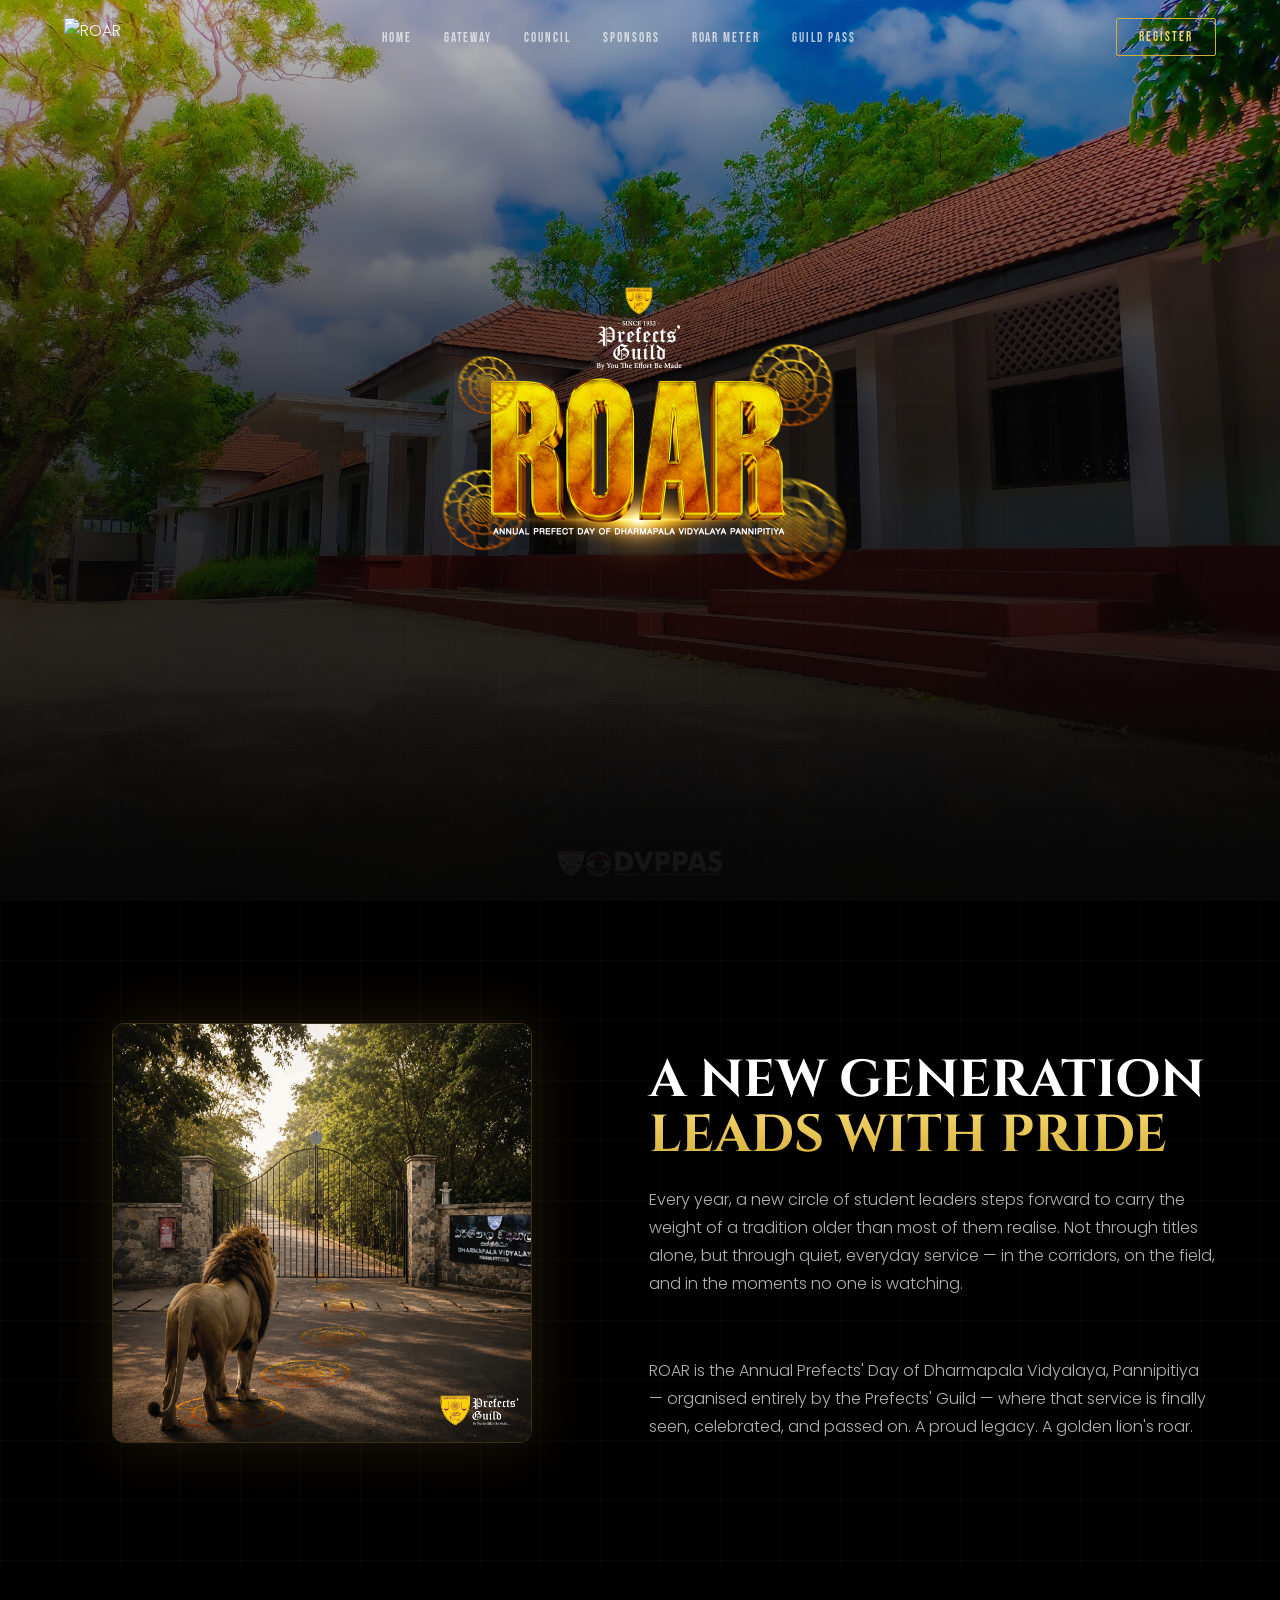
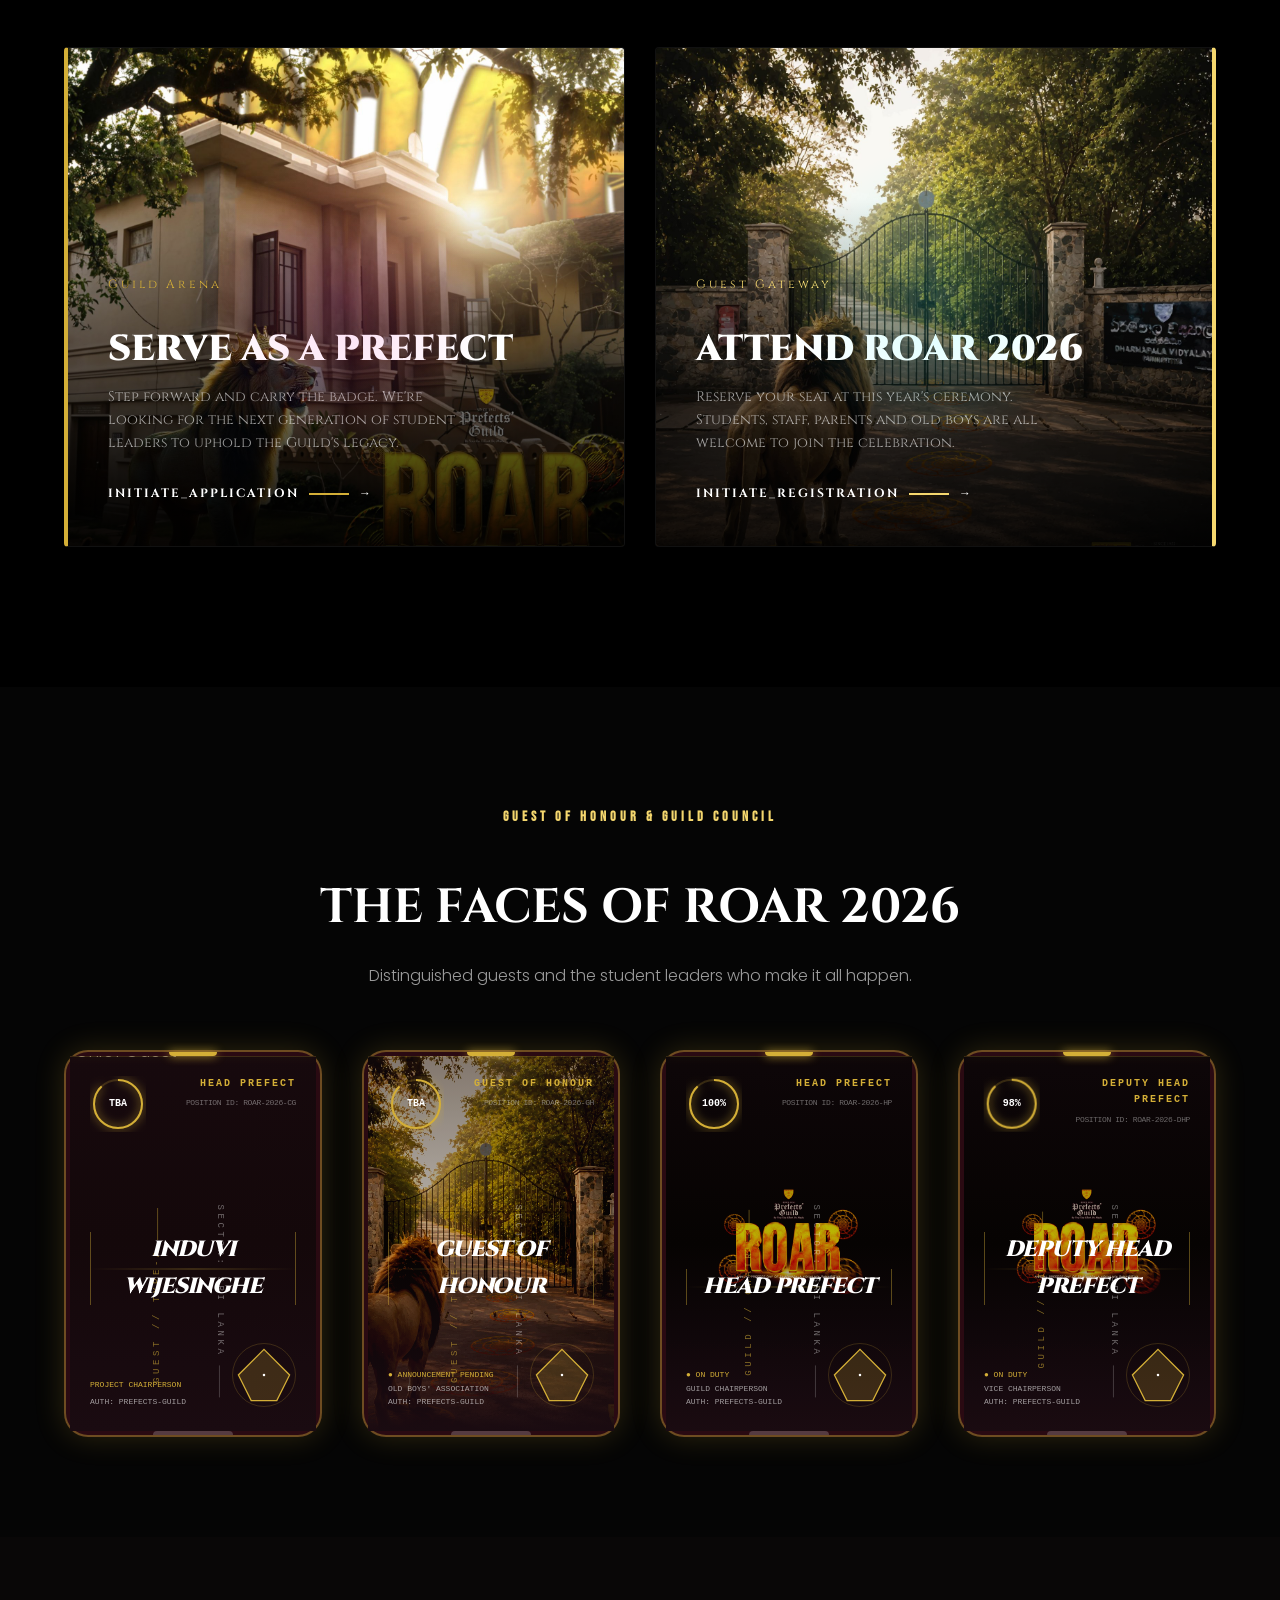
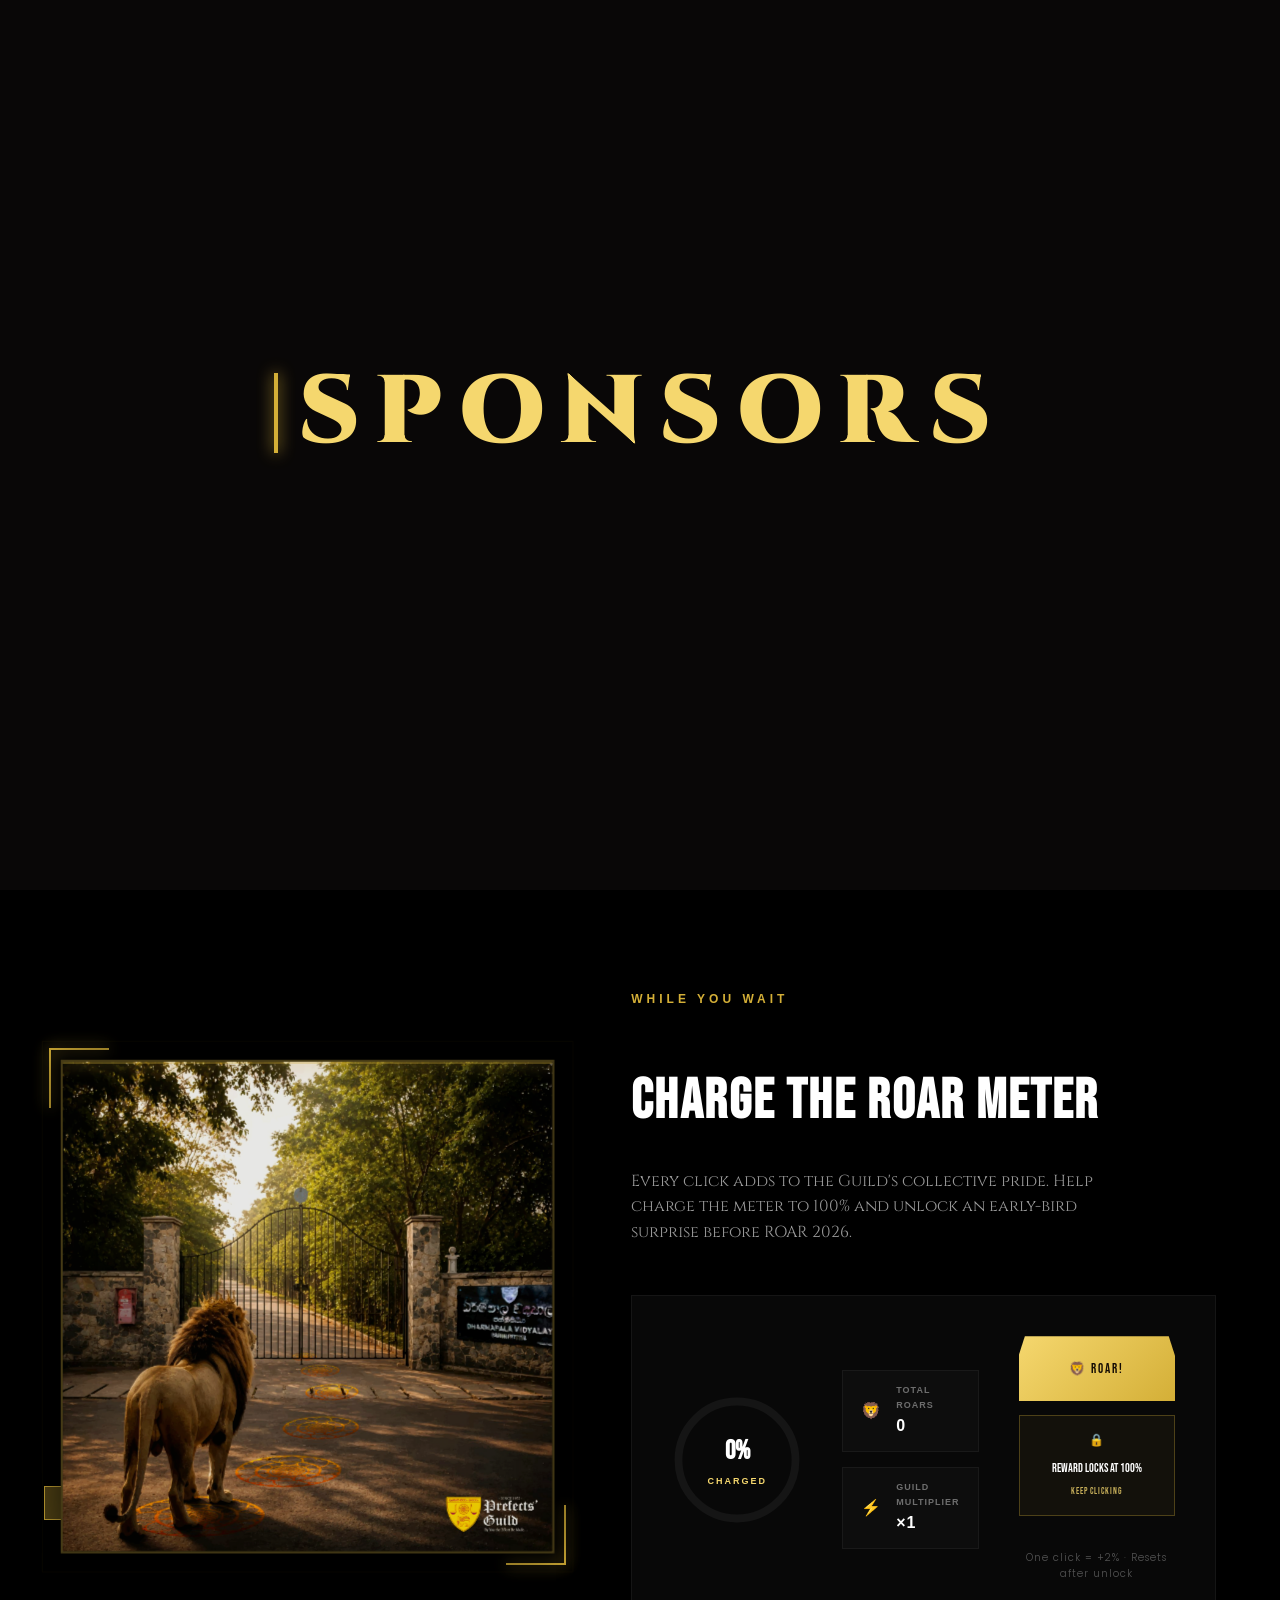
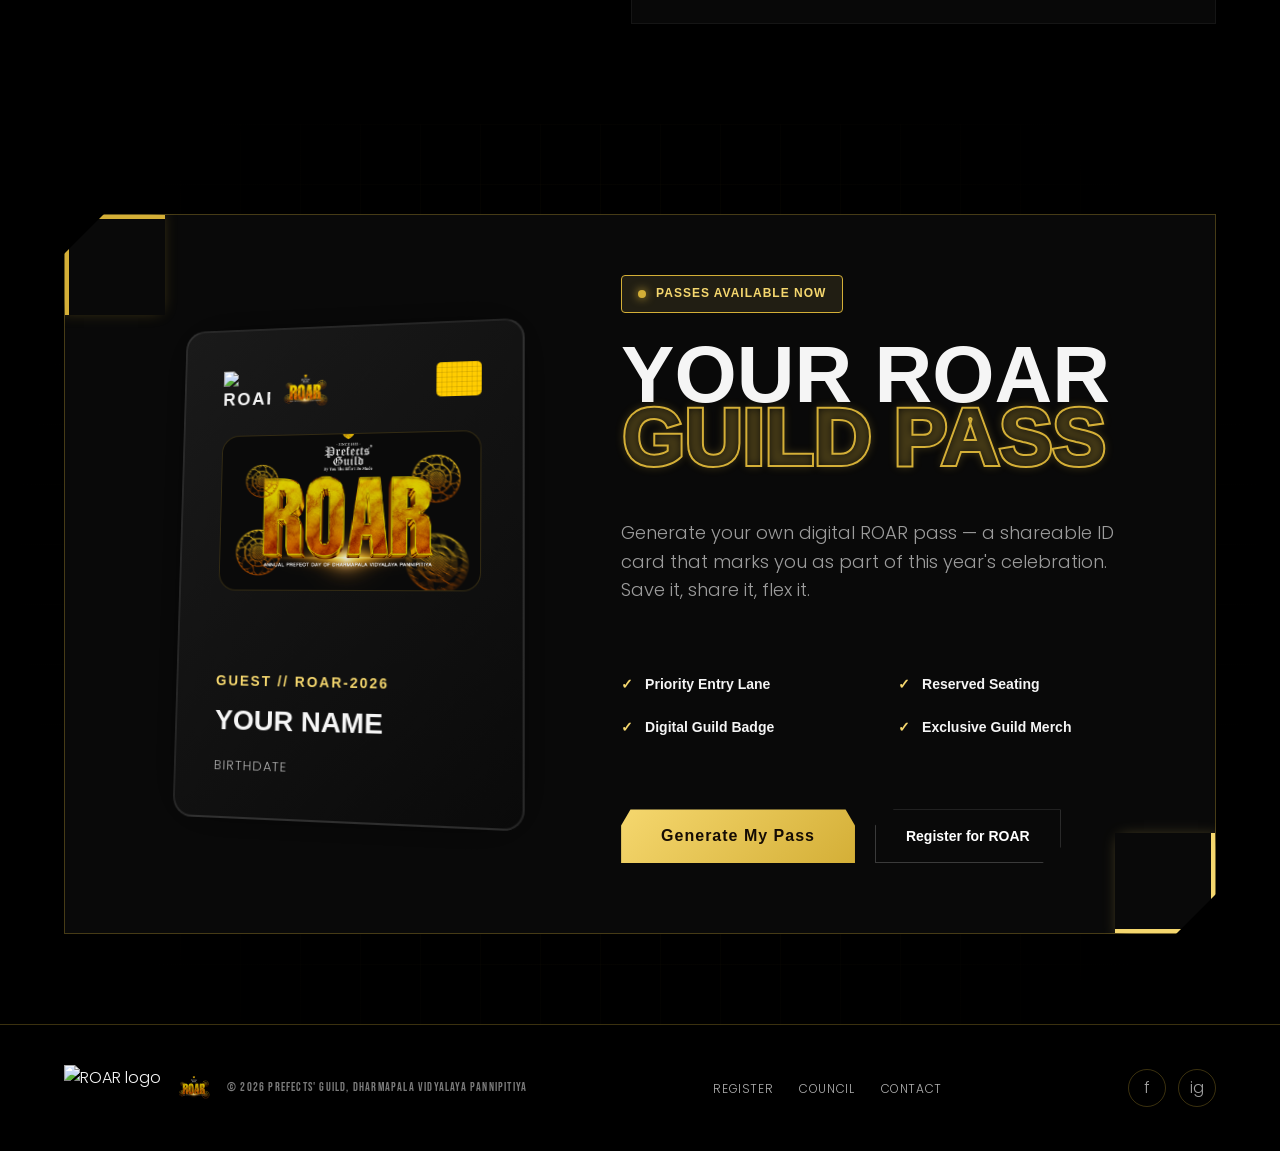
==== commit 8b4e8686: "Remove unused hero lotus divs Removed unnecessary hero lotus divs from the hero section." ====
--- a/index.html
+++ b/index.html
@@ -47,10 +47,6 @@
 <!-- ============ HERO ============ -->
 <header class="hero-container" id="hero">
   <div class="hero-bg"></div>
-  <div class="hero-lotus hero-lotus--tl"></div>
-  <div class="hero-lotus hero-lotus--tr"></div>
-  <div class="hero-lotus hero-lotus--bl"></div>
-  <div class="hero-lotus hero-lotus--br"></div>
   <div class="hero-grid-overlay"></div>
   <div class="wrap hero-content">
     <div class="hero-branding reveal">
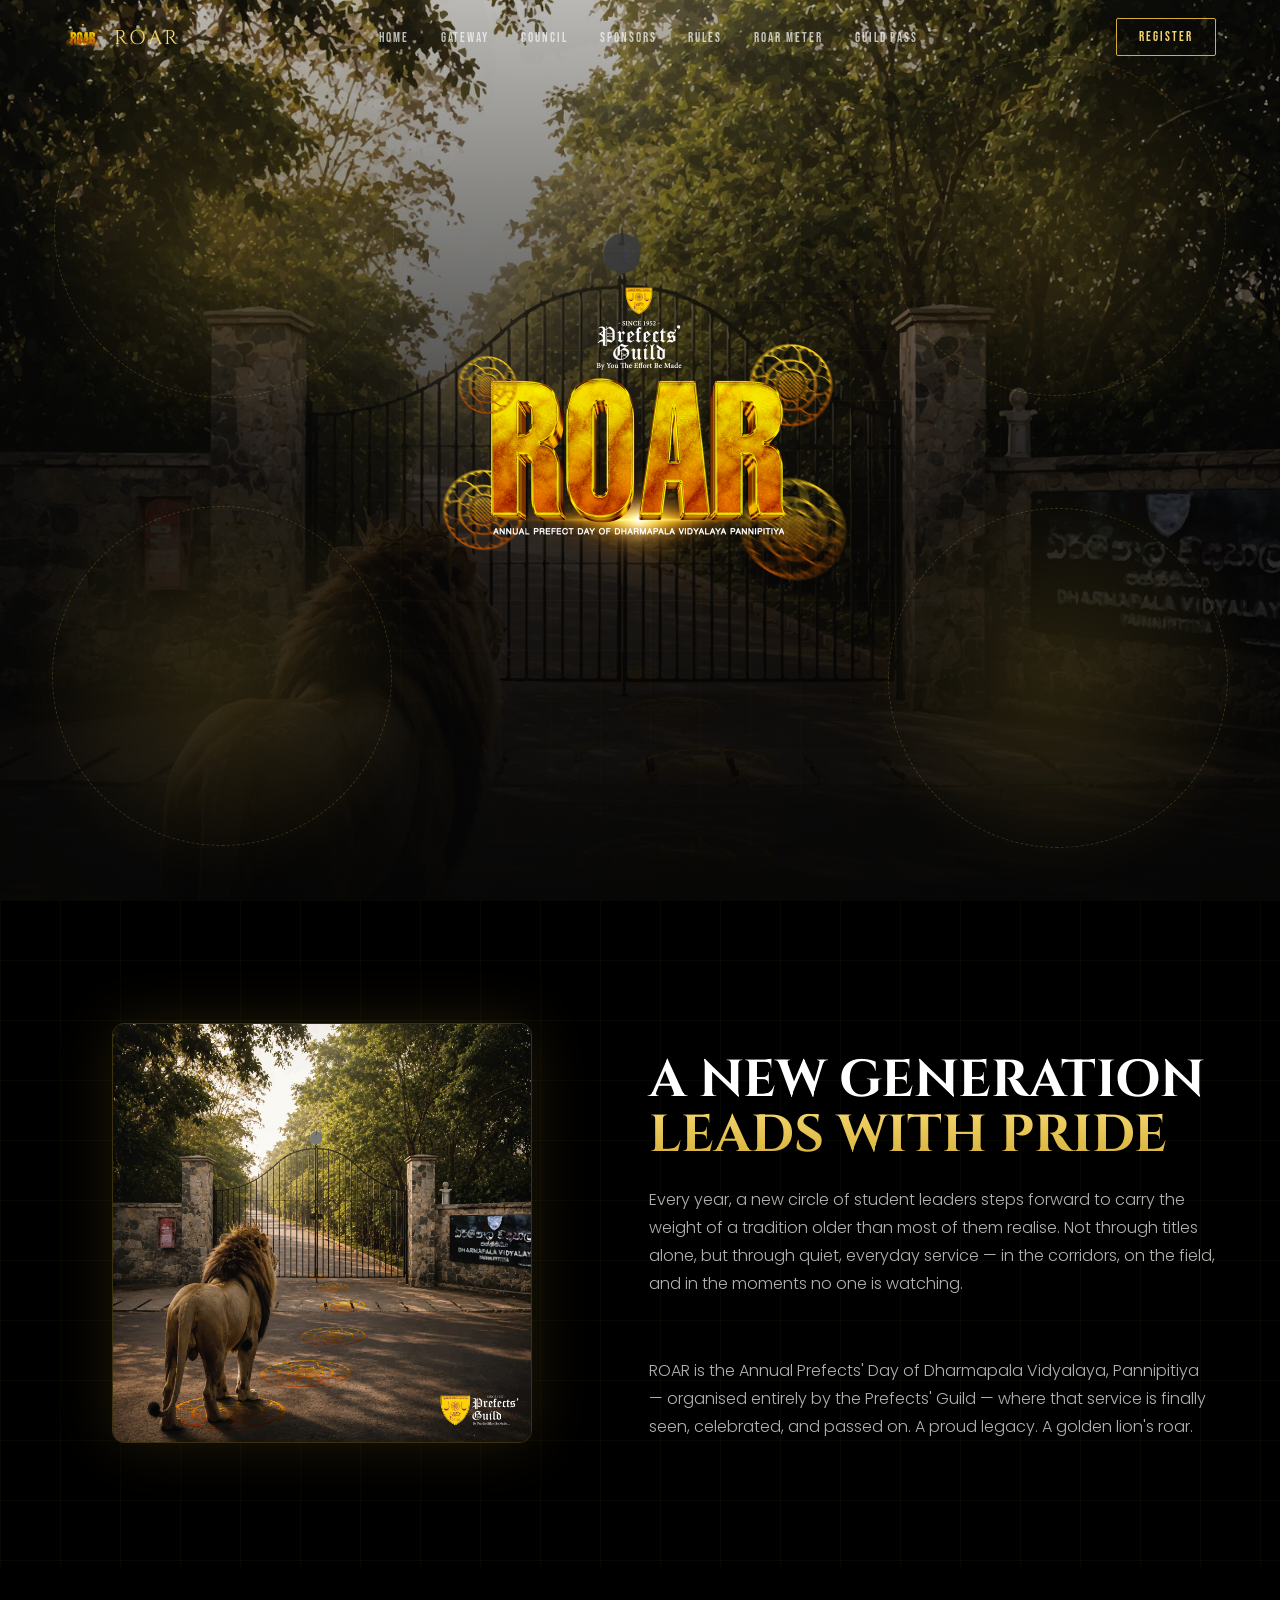
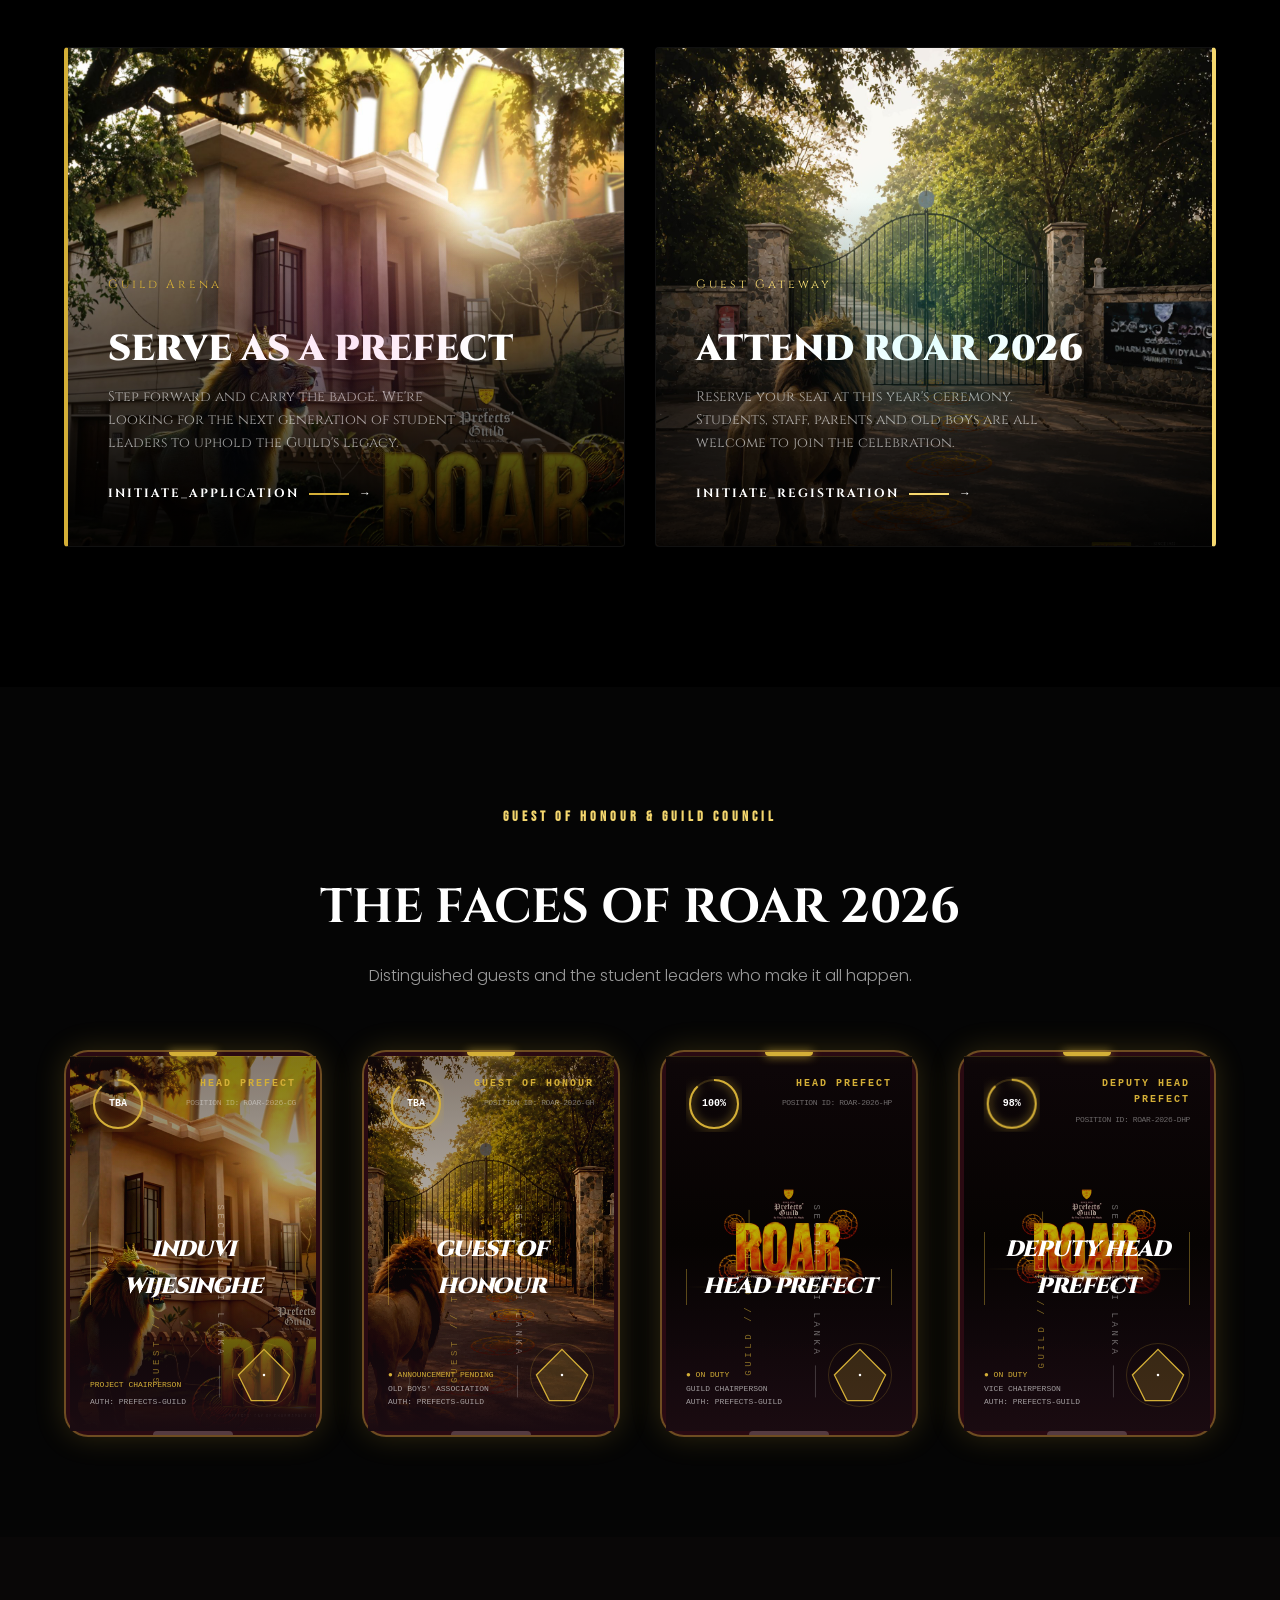
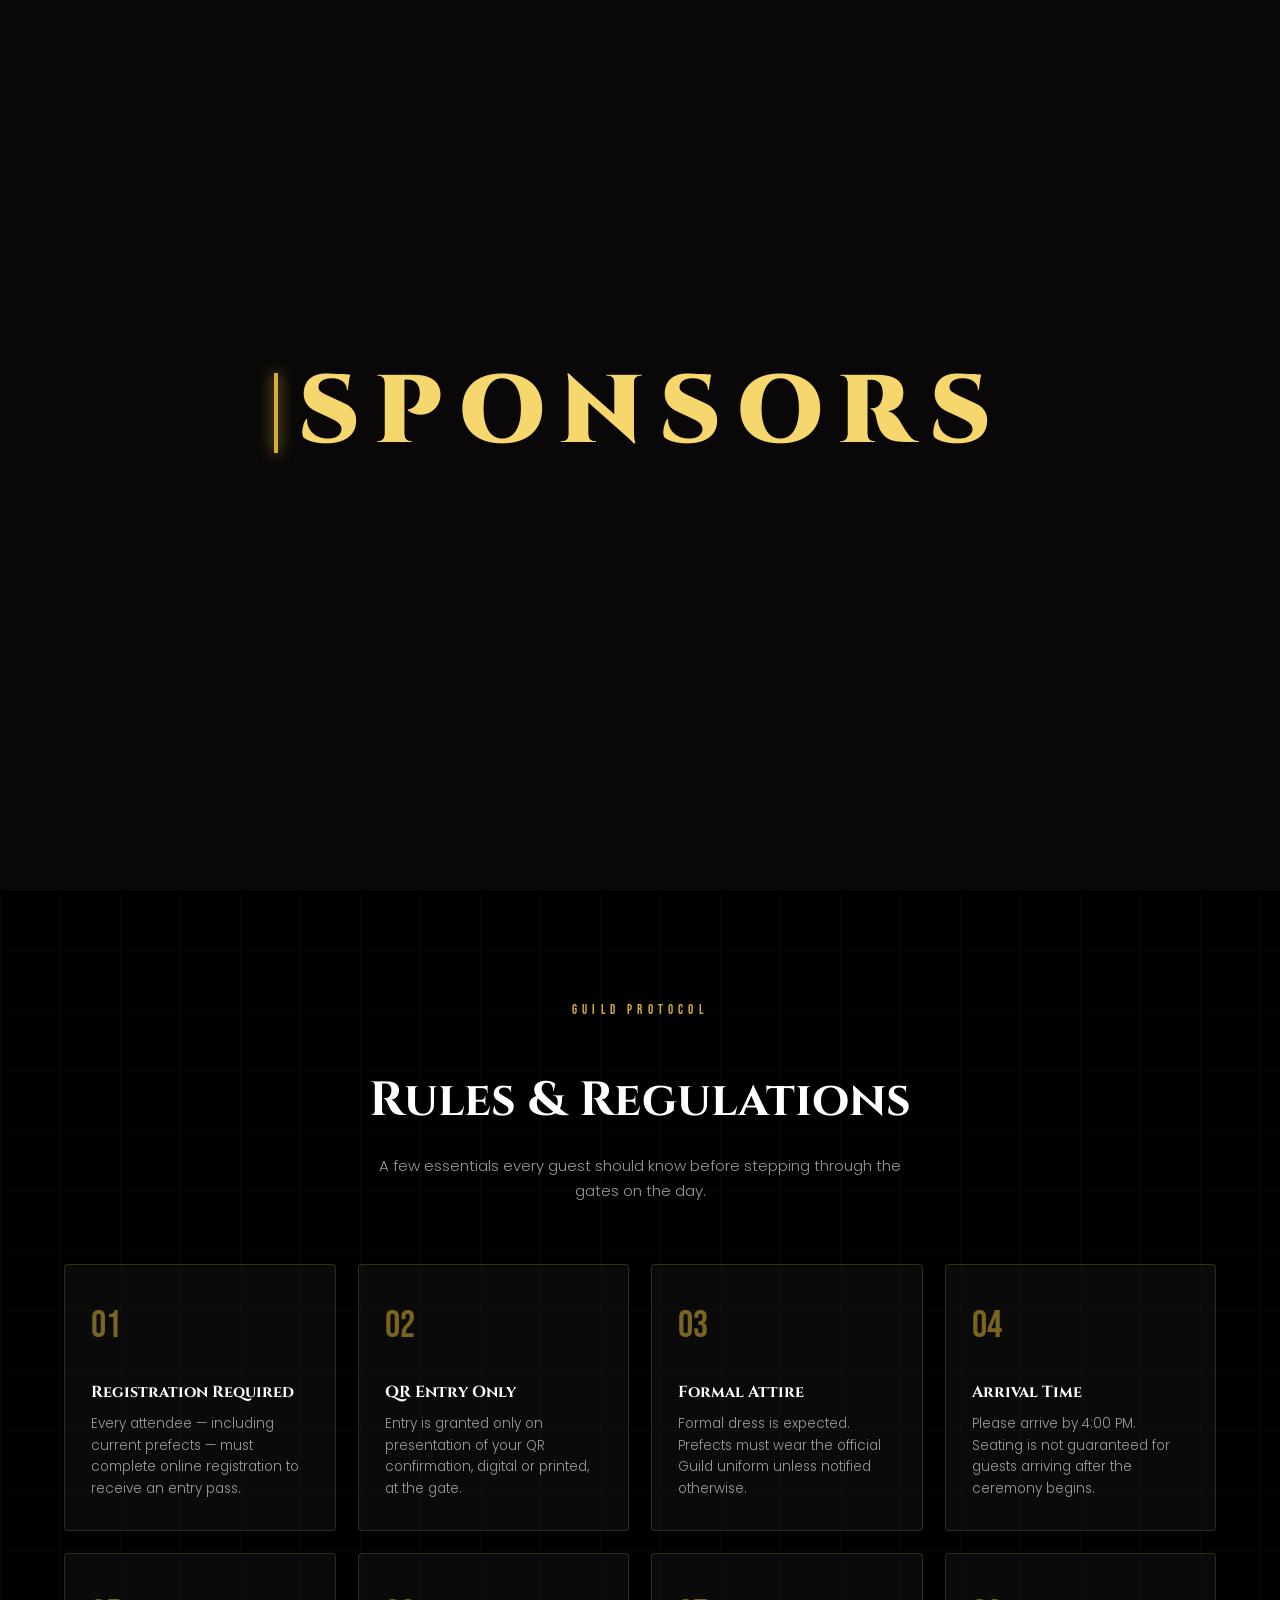
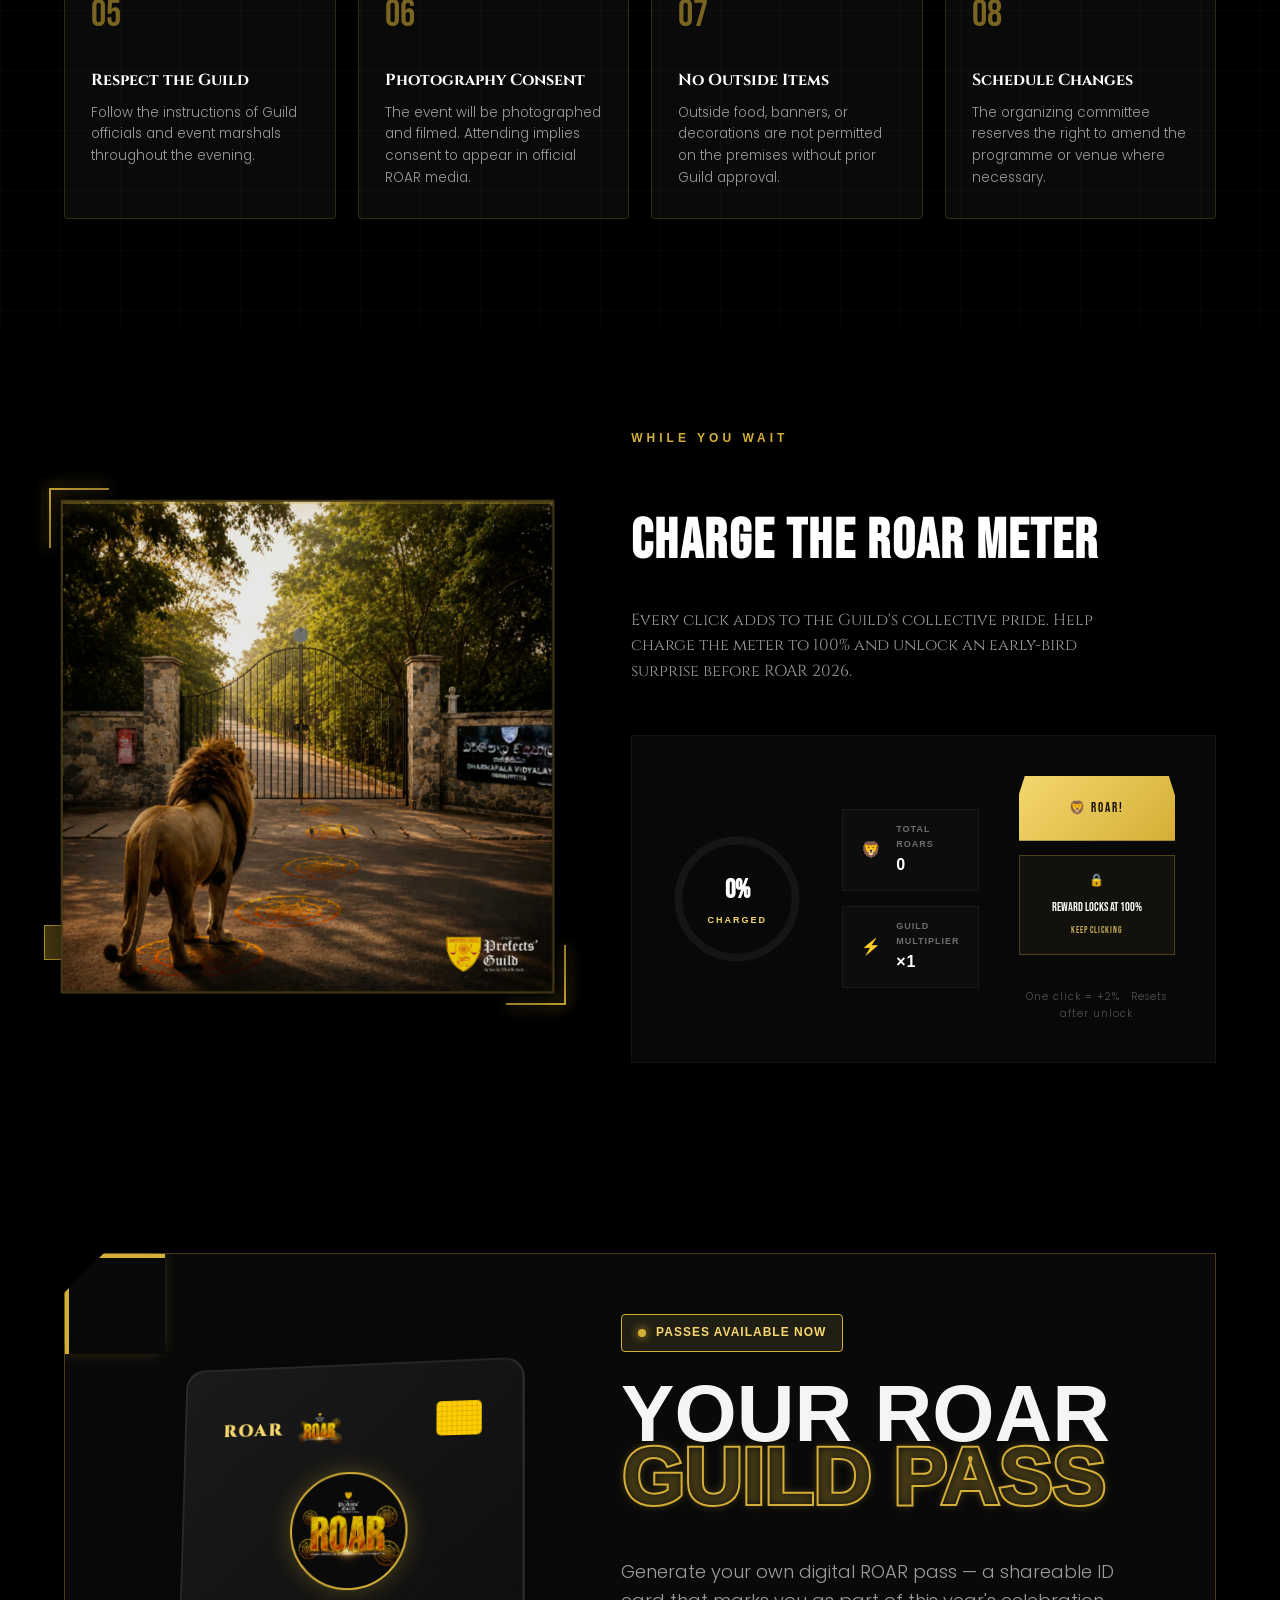
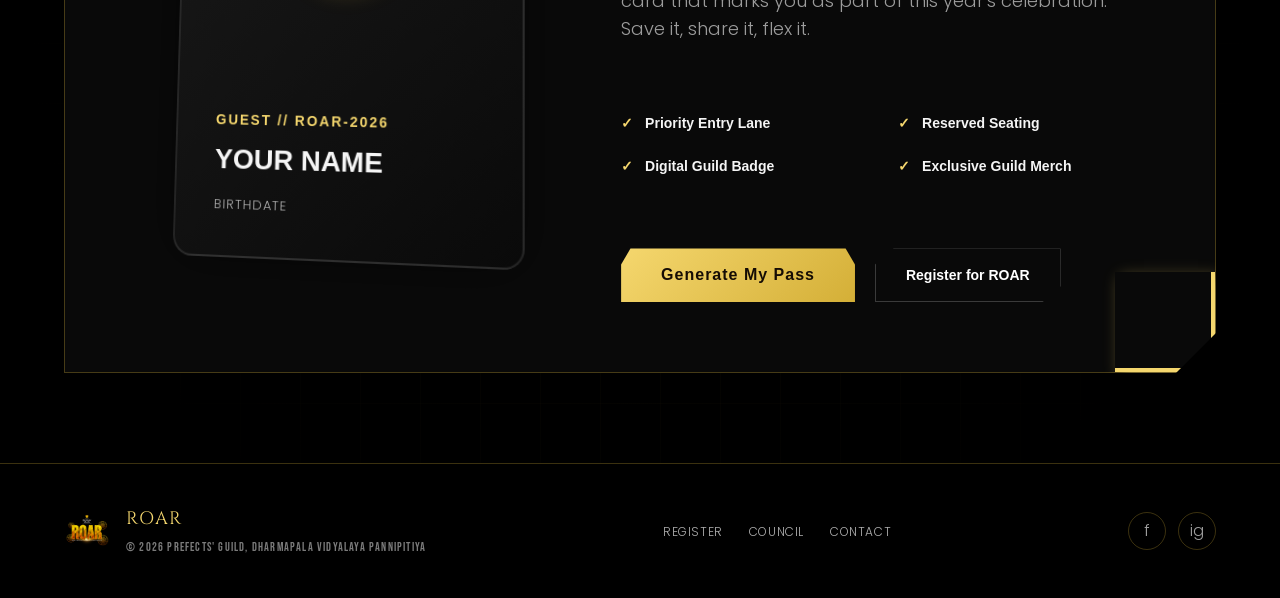
==== commit ed4127e6: "Add files via upload" ====
--- a/index.html
+++ b/index.html
@@ -19,7 +19,15 @@
 <!-- ============ PRELOADER ============ -->
 <div id="preloader">
   <div class="pre-emblem">
-    <img src="assets/Lotus .png" alt="ROAR" class="pre-logo">
+    <svg viewBox="0 0 100 100" fill="none">
+      <circle cx="50" cy="50" r="46" stroke="#D4AF37" stroke-width="1"/>
+      <circle cx="50" cy="50" r="34" stroke="#D4AF37" stroke-width="1" stroke-dasharray="4 4"/>
+      <circle cx="50" cy="50" r="20" stroke="#F5D76E" stroke-width="1.4"/>
+      <circle cx="50" cy="16" r="4" fill="#D4AF37"/>
+      <circle cx="84" cy="50" r="4" fill="#D4AF37"/>
+      <circle cx="50" cy="84" r="4" fill="#D4AF37"/>
+      <circle cx="16" cy="50" r="4" fill="#D4AF37"/>
+    </svg>
   </div>
   <div class="pre-bar"><span></span></div>
 </div>
@@ -27,7 +35,8 @@
 <!-- ============ NAVBAR ============ -->
 <nav class="navbar" id="navbar">
   <a class="navbar-logo" href="#hero">
-    <img src="assets/logoroar.png" alt="ROAR" class="logo-img">
+    <img src="assets/logo.png" alt="ROAR crest" class="logo-img">
+    <span>ROAR</span>
   </a>
   <button class="mobile-menu-toggle" aria-label="Toggle Menu" id="menuToggle">☰</button>
   <ul class="nav-links" id="navLinks">
@@ -35,6 +44,7 @@
     <li><a href="#gateway">Gateway</a></li>
     <li><a href="#council">Council</a></li>
     <li><a href="#sponsors">Sponsors</a></li>
+    <li><a href="#rules">Rules</a></li>
     <li><a href="#roar-meter">ROAR Meter</a></li>
     <li><a href="#pass">Guild Pass</a></li>
     <li class="mobile-cyber-pass-link"><a href="register.html"><button class="available-now-btn">Register</button></a></li>
@@ -47,6 +57,10 @@
 <!-- ============ HERO ============ -->
 <header class="hero-container" id="hero">
   <div class="hero-bg"></div>
+  <div class="hero-lotus hero-lotus--tl"></div>
+  <div class="hero-lotus hero-lotus--tr"></div>
+  <div class="hero-lotus hero-lotus--bl"></div>
+  <div class="hero-lotus hero-lotus--br"></div>
   <div class="hero-grid-overlay"></div>
   <div class="wrap hero-content">
     <div class="hero-branding reveal">
@@ -117,7 +131,7 @@
                 <div class="hl-geometric-frame">
                   <div class="hl-inner-content">
                     <div class="hl-image-container">
-                      <img src="assets/DSC_0011 copy.png" alt="Chief Guest" class="hl-image">
+                      <img src="assets/lion-poster.jpg" alt="Chief Guest" class="hl-image">
                       <div class="hl-gradient-1"></div>
                       <div class="hl-gradient-2"></div>
                       <div class="hl-hud">
@@ -373,6 +387,58 @@
   </div>
 </section>
 
+<!-- ============ RULES & REGULATIONS ============ -->
+<section class="rules-section" id="rules">
+  <div class="rules-grid-overlay"></div>
+  <div class="rules-header reveal">
+    <div class="rules-eyebrow">Guild Protocol</div>
+    <h2 class="rules-title">Rules &amp; Regulations</h2>
+    <p class="rules-lede">A few essentials every guest should know before stepping through the gates on the day.</p>
+  </div>
+  <div class="rules-grid">
+    <div class="rule-card reveal">
+      <span class="rule-num">01</span>
+      <h4>Registration Required</h4>
+      <p>Every attendee — including current prefects — must complete online registration to receive an entry pass.</p>
+    </div>
+    <div class="rule-card reveal">
+      <span class="rule-num">02</span>
+      <h4>QR Entry Only</h4>
+      <p>Entry is granted only on presentation of your QR confirmation, digital or printed, at the gate.</p>
+    </div>
+    <div class="rule-card reveal">
+      <span class="rule-num">03</span>
+      <h4>Formal Attire</h4>
+      <p>Formal dress is expected. Prefects must wear the official Guild uniform unless notified otherwise.</p>
+    </div>
+    <div class="rule-card reveal">
+      <span class="rule-num">04</span>
+      <h4>Arrival Time</h4>
+      <p>Please arrive by 4:00 PM. Seating is not guaranteed for guests arriving after the ceremony begins.</p>
+    </div>
+    <div class="rule-card reveal">
+      <span class="rule-num">05</span>
+      <h4>Respect the Guild</h4>
+      <p>Follow the instructions of Guild officials and event marshals throughout the evening.</p>
+    </div>
+    <div class="rule-card reveal">
+      <span class="rule-num">06</span>
+      <h4>Photography Consent</h4>
+      <p>The event will be photographed and filmed. Attending implies consent to appear in official ROAR media.</p>
+    </div>
+    <div class="rule-card reveal">
+      <span class="rule-num">07</span>
+      <h4>No Outside Items</h4>
+      <p>Outside food, banners, or decorations are not permitted on the premises without prior Guild approval.</p>
+    </div>
+    <div class="rule-card reveal">
+      <span class="rule-num">08</span>
+      <h4>Schedule Changes</h4>
+      <p>The organizing committee reserves the right to amend the programme or venue where necessary.</p>
+    </div>
+  </div>
+</section>
+
 <!-- ============ CYBER CLICKER → ROAR METER ============ -->
 <section class="cyber-clicker-section" id="roar-meter">
   <div class="cc-container">
@@ -442,6 +508,19 @@
   </div>
 </section>
 
+<!-- ROAR Meter 100% celebration popup -->
+<div class="meter-popup-overlay" id="meterPopup">
+  <div class="meter-popup-backdrop" id="meterPopupBackdrop"></div>
+  <div class="meter-popup-card">
+    <div class="meter-popup-rings"><span></span><span></span><span></span></div>
+    <div class="meter-popup-confetti" id="meterConfetti"></div>
+    <span class="meter-popup-badge">🏅</span>
+    <h3>Meter Fully Charged!</h3>
+    <p>The Guild's pride has reached 100%. You've unlocked the ROAR Early-Bird Badge — show this at the ROAR desk on the day.</p>
+    <button class="meter-popup-close" id="meterPopupClose">Roar On</button>
+  </div>
+</div>
+
 <!-- ============ CREATOR PASS → ROAR GUILD PASS ============ -->
 <section class="creator-section" id="pass">
   <div class="creator-bg-grid"></div>
@@ -453,7 +532,7 @@
           <div class="card-inner">
             <div class="card-header">
               <div class="card-branding">
-                <div class="card-logo card-logo-event"><img src="assets/logoroar.png" alt="ROAR"></div>
+                <div class="card-logo card-logo-event">ROAR</div>
                 <div class="card-logo card-logo-org"><img src="assets/logo.png" alt="Prefects' Guild"></div>
               </div>
               <div class="card-chip"></div>
@@ -523,8 +602,17 @@
             <input type="date" id="passInputBirthday" required>
           </div>
           <div class="input-group">
-            <label>Photo URL</label>
-            <input type="url" id="passInputPhoto" placeholder="Paste image URL here">
+            <label>Photo</label>
+            <div class="photo-upload-row">
+              <div class="photo-upload-preview" id="photoUploadPreview">
+                <span class="ph-placeholder">🦁</span>
+                <img id="photoUploadPreviewImg" alt="Photo preview">
+              </div>
+              <label class="photo-upload-btn">
+                <span id="photoUploadLabel">Upload Photo</span>
+                <input type="file" id="passInputPhoto" accept="image/*">
+              </label>
+            </div>
           </div>
         </div>
         <button type="submit" class="submit-btn">Generate Pass</button>
@@ -537,9 +625,11 @@
 <footer class="footer">
   <div class="footer-left">
     <div class="footer-branding">
-      <img src="assets/logoroar.png" alt="ROAR logo" class="footer-logo">
-      <img src="assets/logo.png" alt="Prefects' Guild logo" class="footer-logo footer-logo--small">
-      <span class="copyright">© 2026 PREFECTS' GUILD, DHARMAPALA VIDYALAYA PANNIPITIYA</span>
+      <img src="assets/logo.png" alt="Prefects' Guild crest" class="footer-logo">
+      <div class="footer-brand-text">
+        <span class="footer-brand-title">ROAR</span>
+        <span class="copyright">© 2026 PREFECTS' GUILD, DHARMAPALA VIDYALAYA PANNIPITIYA</span>
+      </div>
     </div>
   </div>
   <div class="footer-center">
--- a/base.css
+++ b/base.css
@@ -123,7 +123,7 @@
 }
 .hero-bg{
   position:absolute; inset:0;
-  background:linear-gradient(180deg, rgba(5,5,5,.35) 0%, rgba(5,5,5,.6) 45%, var(--bg) 96%), url('assets/Background.jpg') no-repeat center center;
+  background:linear-gradient(180deg, rgba(5,5,5,.35) 0%, rgba(5,5,5,.6) 45%, var(--bg) 96%), url('assets/lion-gate.jpg') no-repeat center center;
   background-size:cover; background-position:center 30%;
 }
 .hero-grid-overlay{
--- a/patch.css
+++ b/patch.css
@@ -57,29 +57,43 @@
 /* Pass modal visibility helper */
 .creator-modal-overlay.show{ display:flex !important; }
 
-/* Lotus animated background for hero and loader */
+/* Lotus-style ambient ornament for hero and loader (CSS-only, no image asset needed) */
 .hero-lotus{
   position:absolute;
   width:420px;
   height:420px;
-  background:url("assets/Lotus .png") no-repeat center center;
-  background-size:contain;
-  opacity:.18;
   pointer-events:none;
+  z-index:4;
+}
+.hero-lotus::before{
+  content:'';
+  position:absolute; inset:0;
+  border-radius:50%;
+  background:radial-gradient(circle, rgba(212,175,55,.16) 0%, transparent 70%);
+  filter:blur(6px);
+  animation:lotus-pulse 6s ease-in-out infinite;
+}
+.hero-lotus::after{
+  content:'';
+  position:absolute; inset:40px;
+  border:1px dashed rgba(212,175,55,.25);
+  border-radius:50%;
   animation:lotus-rotate 24s linear infinite;
-  mix-blend-mode:screen;
-  z-index:4;
 }
 
 @keyframes lotus-rotate{
   0%{ transform:rotate(0deg) scale(1); }
-  50%{ transform:rotate(180deg) scale(1.02); }
+  50%{ transform:rotate(180deg) scale(1.03); }
   100%{ transform:rotate(360deg) scale(1); }
+}
+@keyframes lotus-pulse{
+  0%,100%{ opacity:.6; transform:scale(1); }
+  50%{ opacity:1; transform:scale(1.08); }
 }
 
 /* Hero corner lotus, branding, and unique hero layout */
 .hero-container{ position:relative; min-height:100vh; display:flex; align-items:center; overflow:hidden; }
-.hero-bg{ position:absolute; inset:0; background-image: linear-gradient(180deg, rgba(5,5,5,.25) 0%, rgba(5,5,5,.75) 48%, rgba(5,5,5,.95) 100%), url('assets/Background.jpg'), url('assets/lion-gate.jpg'); background-size: cover, cover, contain; background-position: center center, center center, bottom right; background-repeat: no-repeat, no-repeat, no-repeat; }
+.hero-bg{ position:absolute; inset:0; background-image: linear-gradient(180deg, rgba(5,5,5,.25) 0%, rgba(5,5,5,.8) 55%, rgba(5,5,5,.97) 100%), url('assets/lion-gate.jpg'); background-size: cover; background-position: center 25%; background-repeat: no-repeat; }
 .hero-lotus--tl{ top:18px; left:14px; }
 .hero-lotus--tr{ top:16px; right:14px; transform:scaleX(-1); }
 .hero-lotus--bl{ bottom:14px; left:12px; transform:scaleY(-1); }
@@ -99,7 +113,7 @@
 
 @media(max-width:760px){
   .hero-container{ min-height:72vh; }
-  .hero-bg{ background-position: center 12%, center 45%, bottom center; }
+  .hero-bg{ background-position: center 20%, center 20%; }
   .hero-lotus{ width:210px; height:210px; opacity:.14; }
   .hero-branding{ padding:clamp(100px, 20vw, 140px) 0; }
   .hero-logo{ width:clamp(220px, 46vw, 320px); max-width:90%; }
@@ -118,17 +132,129 @@
 .card-branding{ display:flex; gap:12px; align-items:center; }
 .card-logo-event img,
 .card-logo-org img{ width:50px; height:auto; display:block; }
-.card-photo{ position:relative; width:100%; height:160px; margin:20px 0; border-radius:18px; overflow:hidden; border:1px solid rgba(212,175,55,.2); background:#0a0a0a; display:flex; align-items:center; justify-content:center; }
-.card-photo img{ width:100%; height:100%; object-fit:cover; filter:brightness(.88); }
+.card-photo{
+  position:relative; width:120px; height:120px; margin:20px auto; border-radius:50%;
+  overflow:hidden; border:2px solid var(--gold); box-shadow:0 0 25px rgba(212,175,55,.3);
+  background:#0a0a0a; display:flex; align-items:center; justify-content:center; flex-shrink:0;
+}
+.card-photo img{ width:100%; height:100%; object-fit:cover; filter:brightness(.92); }
 .user-birthday{ font-family:var(--f-body); font-size:13px; color:rgba(245,245,245,.7); letter-spacing:.08em; margin-top:10px; }
+
+/* Photo upload field inside the pass modal */
+.photo-upload-row{ display:flex; align-items:center; gap:16px; }
+.photo-upload-preview{
+  width:64px; height:64px; border-radius:50%; overflow:hidden; flex-shrink:0;
+  border:2px solid var(--gold); background:#0a0a0a; display:flex; align-items:center; justify-content:center;
+}
+.photo-upload-preview img{ width:100%; height:100%; object-fit:cover; display:none; }
+.photo-upload-preview .ph-placeholder{ font-size:22px; color:var(--gold-light); opacity:.6; }
+.photo-upload-btn{
+  flex:1; position:relative; display:flex; align-items:center; justify-content:center;
+  padding:14px 16px; border:1px dashed rgba(212,175,55,.4); border-radius:10px;
+  color:rgba(245,245,245,.7); font-size:13px; cursor:pointer; transition:.3s;
+}
+.photo-upload-btn:hover{ border-color:var(--gold); background:rgba(212,175,55,.06); color:var(--gold-light); }
+.photo-upload-btn input[type=file]{ position:absolute; inset:0; opacity:0; cursor:pointer; }
 
 /* Footer branding */
 .footer-branding{ display:flex; align-items:center; gap:16px; flex-wrap:wrap; }
 .footer-logo{ height:46px; width:auto; }
 .footer-logo--small{ height:34px; opacity:.85; }
+.footer-brand-text{ display:flex; flex-direction:column; gap:4px; }
+.footer-brand-title{ font-family:var(--f-head); font-size:18px; letter-spacing:.1em; color:var(--gold-light); }
 .footer-links a{ color:rgba(245,245,245,.72); }
 .footer-links a:hover{ color:var(--gold-light); }
 
+/* Pass card event logotype (text-based, since no separate event image asset exists) */
+.card-logo-event{ font-family:var(--f-head) !important; letter-spacing:.12em; color:var(--gold-light) !important; }
+
 @media(max-width:760px){
   .footer-branding{ justify-content:center; gap:12px; }
 }
+
+/* ============================================================
+   Rules & Regulations
+   ============================================================ */
+.rules-section{
+  padding:110px 0; background:#000; position:relative; overflow:hidden; z-index:15;
+}
+.rules-grid-overlay{
+  position:absolute; inset:0;
+  background-image:linear-gradient(rgba(212,175,55,.04) 1px, transparent 1px), linear-gradient(90deg, rgba(212,175,55,.04) 1px, transparent 1px);
+  background-size:60px 60px;
+}
+.rules-header{ position:relative; z-index:2; text-align:center; margin-bottom:60px; }
+.rules-eyebrow{ font-family:var(--f-num); letter-spacing:.4em; font-size:13px; color:var(--gold); text-transform:uppercase; margin-bottom:14px; }
+.rules-title{ font-family:var(--f-head); font-size:clamp(30px,4.5vw,48px); color:#fff; margin-bottom:14px; }
+.rules-lede{ color:rgba(245,245,245,.62); max-width:560px; margin:0 auto; font-size:15px; }
+.rules-grid{
+  position:relative; z-index:2; display:grid; grid-template-columns:repeat(4,1fr); gap:22px;
+  max-width:1400px; margin:0 auto; padding:0 5vw;
+}
+.rule-card{
+  background:rgba(255,255,255,.04); border:1px solid rgba(212,175,55,.2); border-radius:4px;
+  padding:30px 26px; position:relative; transition:.3s;
+}
+.rule-card:hover{ border-color:var(--gold); background:rgba(212,175,55,.05); transform:translateY(-4px); }
+.rule-num{ font-family:var(--f-num); font-size:38px; color:var(--gold); opacity:.55; display:block; margin-bottom:10px; }
+.rule-card h4{ font-family:var(--f-head); font-size:16px; color:#fff; margin-bottom:8px; }
+.rule-card p{ font-size:13.5px; color:rgba(245,245,245,.62); line-height:1.6; margin:0; }
+@media (max-width:1024px){ .rules-grid{ grid-template-columns:repeat(2,1fr); } }
+@media (max-width:600px){ .rules-grid{ grid-template-columns:1fr; } }
+
+/* ============================================================
+   ROAR Meter — 100% popup celebration
+   ============================================================ */
+.meter-popup-overlay{
+  position:fixed; inset:0; z-index:9998; display:none; align-items:center; justify-content:center;
+  padding:20px;
+}
+.meter-popup-overlay.show{ display:flex; }
+.meter-popup-backdrop{
+  position:absolute; inset:0; background:rgba(0,0,0,.8); -webkit-backdrop-filter:blur(6px); backdrop-filter:blur(6px);
+  animation:mp-fade .3s ease;
+}
+.meter-popup-card{
+  position:relative; z-index:2; width:100%; max-width:420px; text-align:center;
+  background:linear-gradient(160deg,#1a1005,#0a0a0a); border:1px solid var(--gold);
+  border-radius:16px; padding:50px 36px 40px; box-shadow:0 0 80px rgba(212,175,55,.35);
+  animation:mp-pop .5s cubic-bezier(.2,1.4,.4,1);
+  overflow:hidden;
+}
+.meter-popup-rings{ position:absolute; inset:0; pointer-events:none; }
+.meter-popup-rings span{
+  position:absolute; top:50%; left:50%; width:20px; height:20px; margin:-10px;
+  border:1px solid rgba(212,175,55,.5); border-radius:50%;
+  animation:mp-ring 1.8s ease-out infinite;
+}
+.meter-popup-rings span:nth-child(2){ animation-delay:.4s; }
+.meter-popup-rings span:nth-child(3){ animation-delay:.8s; }
+.meter-popup-badge{ font-size:54px; display:block; margin-bottom:18px; animation:mp-badge-bounce 1s ease .2s 1; }
+.meter-popup-card h3{ font-family:var(--f-head); font-size:26px; color:#fff; margin-bottom:10px; }
+.meter-popup-card p{ color:rgba(245,245,245,.68); font-size:14.5px; margin-bottom:28px; }
+.meter-popup-close{
+  display:inline-flex; padding:14px 34px; border-radius:999px; border:none; cursor:pointer;
+  background:linear-gradient(135deg,var(--gold-light),var(--gold)); color:#150c04;
+  font-family:var(--f-num); letter-spacing:.12em; font-size:14px; text-transform:uppercase; font-weight:700;
+}
+.meter-popup-confetti{ position:absolute; inset:0; pointer-events:none; overflow:hidden; }
+.meter-popup-confetti i{
+  position:absolute; top:-10%; width:8px; height:14px; opacity:.9;
+  background:var(--gold-light); animation:mp-confetti-fall 2.4s ease-in forwards;
+}
+
+@keyframes mp-fade{ from{ opacity:0; } to{ opacity:1; } }
+@keyframes mp-pop{ 0%{ transform:scale(.7); opacity:0; } 100%{ transform:scale(1); opacity:1; } }
+@keyframes mp-badge-bounce{
+  0%{ transform:scale(0) rotate(-20deg); }
+  60%{ transform:scale(1.25) rotate(8deg); }
+  100%{ transform:scale(1) rotate(0deg); }
+}
+@keyframes mp-ring{
+  0%{ width:20px; height:20px; margin:-10px; opacity:1; }
+  100%{ width:320px; height:320px; margin:-160px; opacity:0; }
+}
+@keyframes mp-confetti-fall{
+  0%{ transform:translateY(0) rotate(0deg); opacity:1; }
+  100%{ transform:translateY(420px) rotate(540deg); opacity:0; }
+}
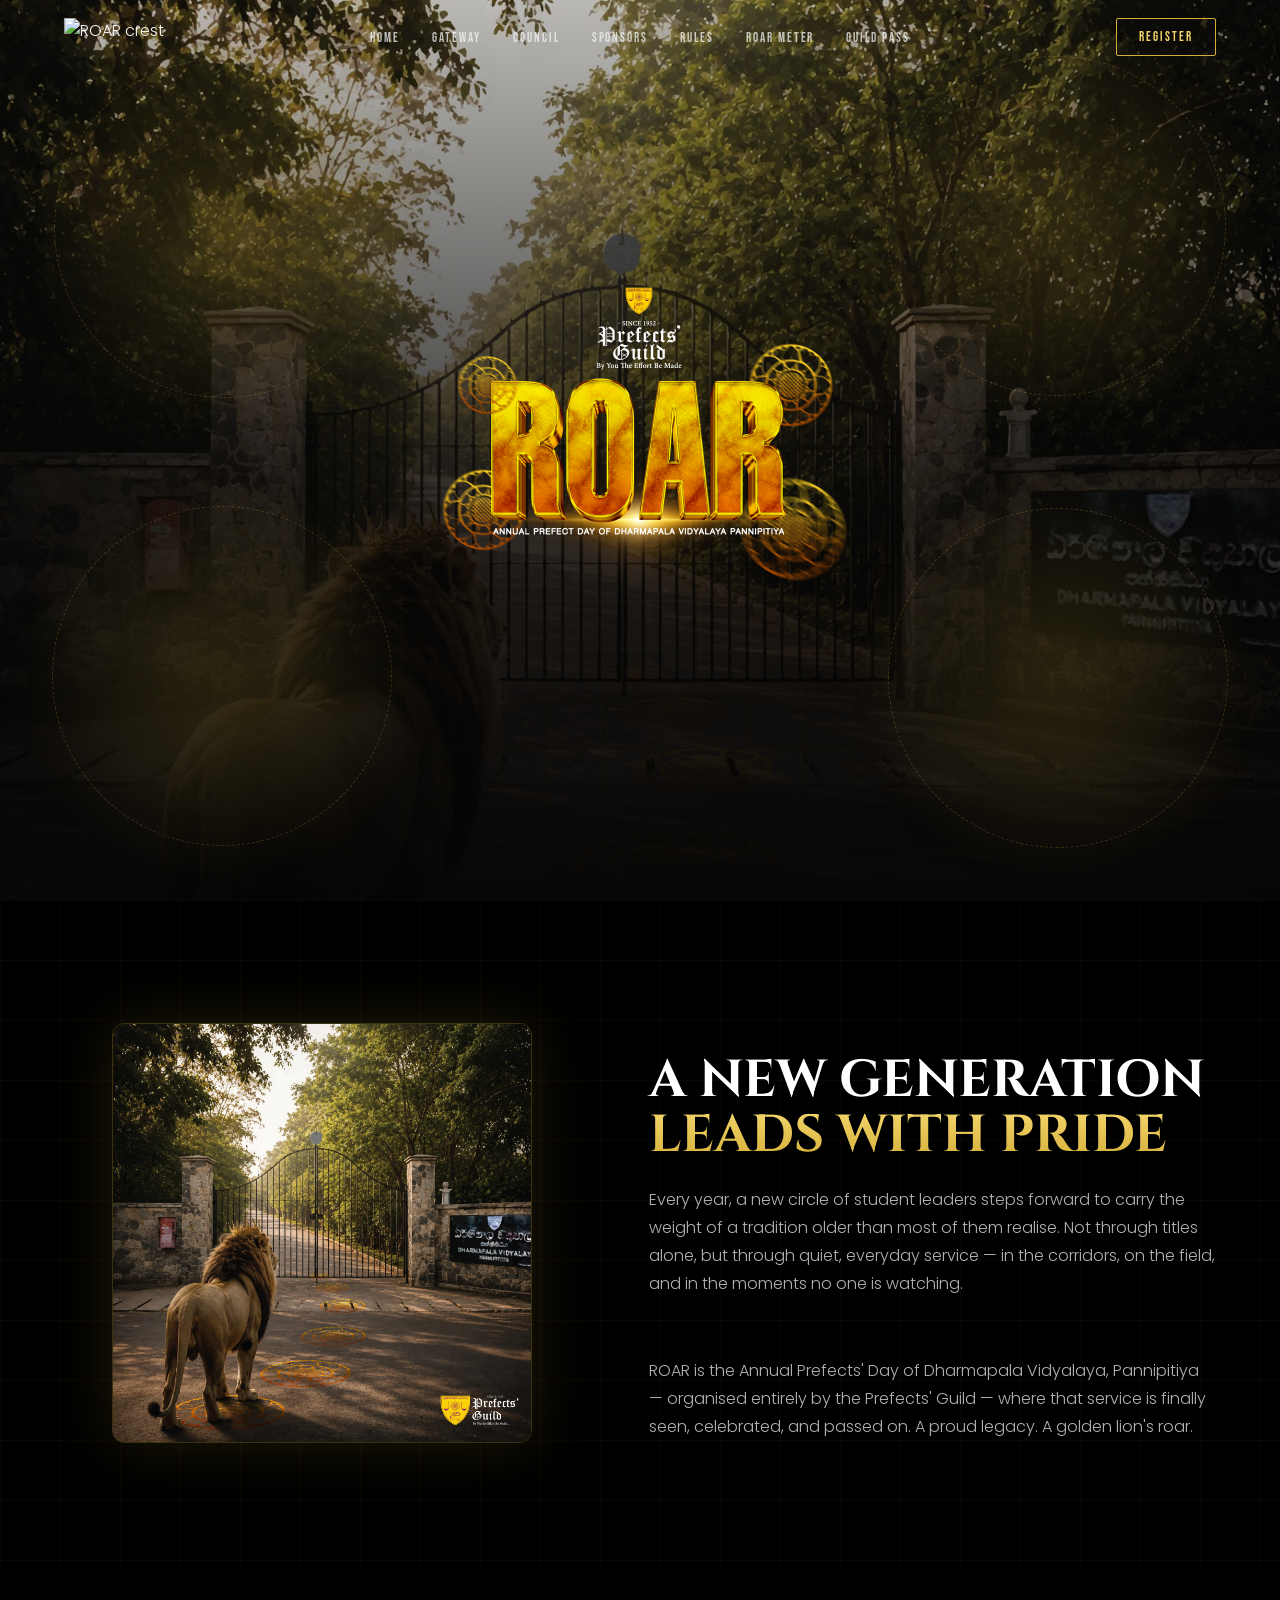
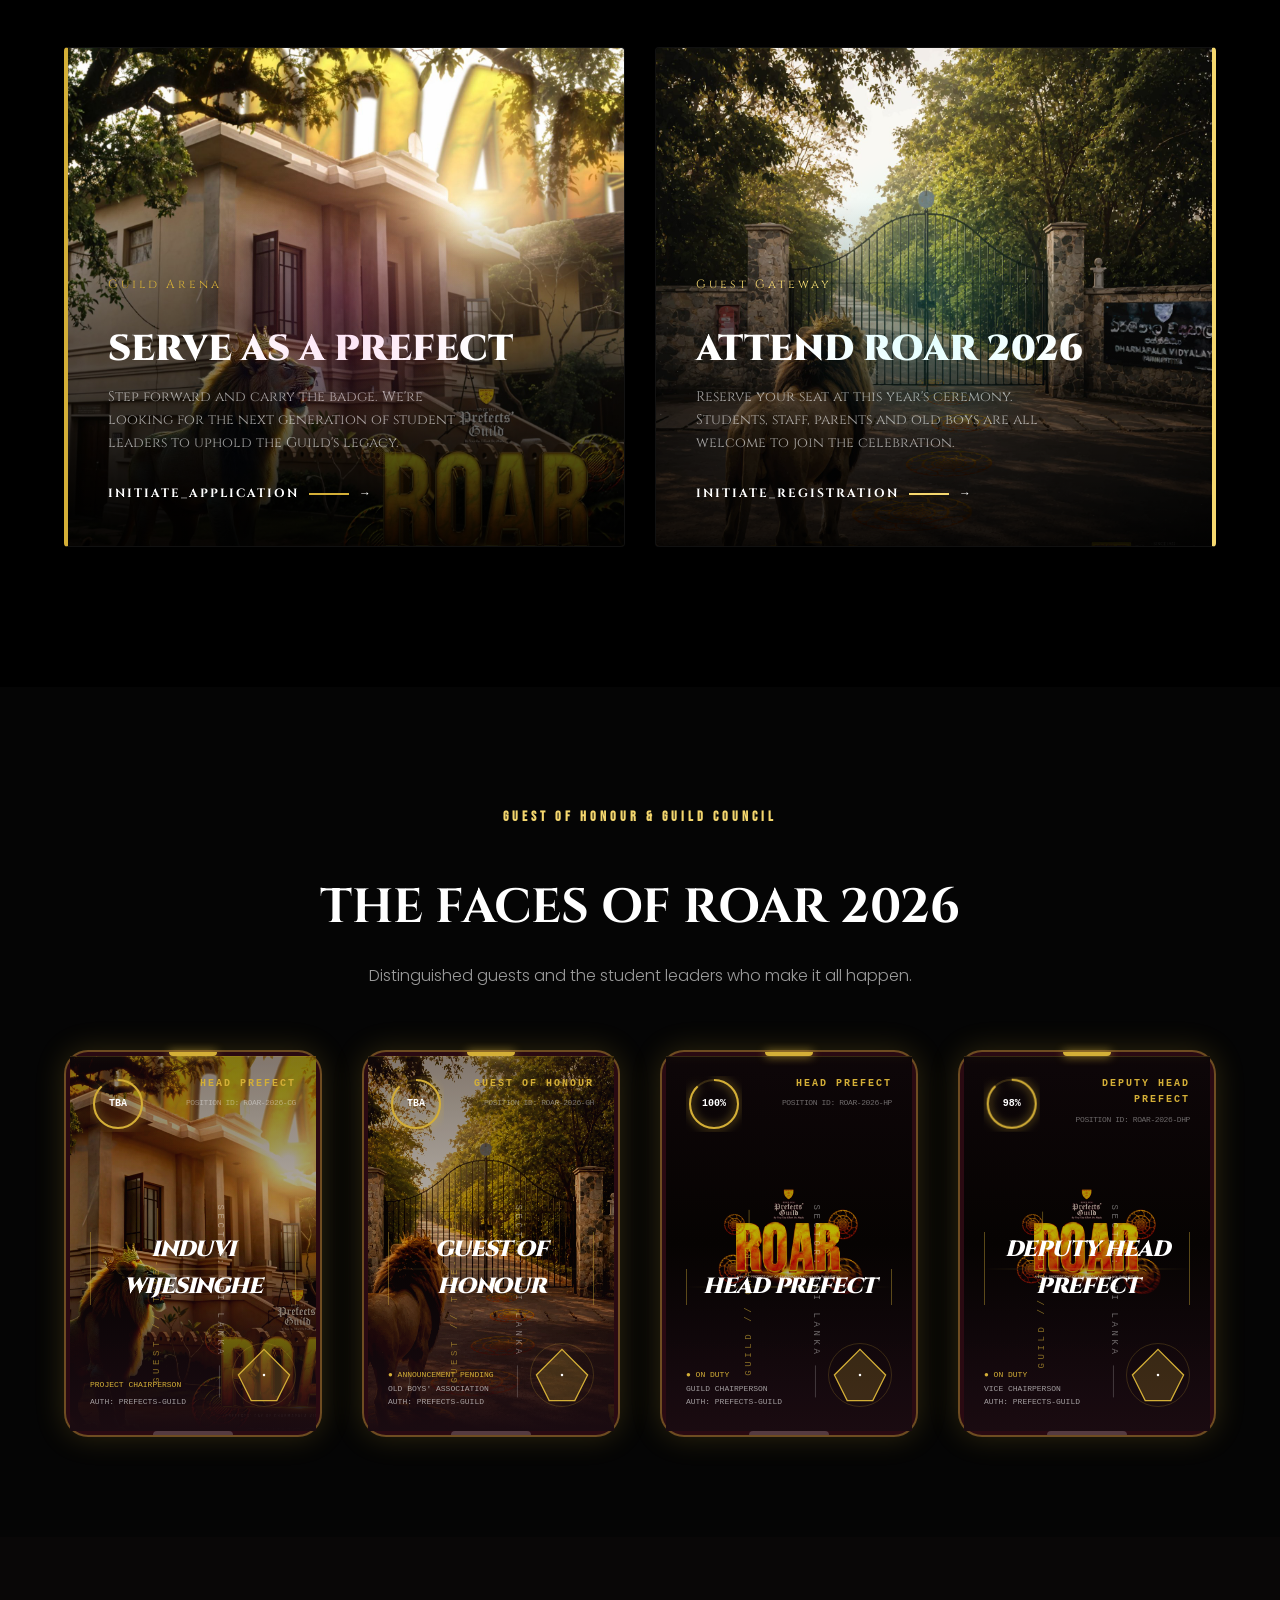
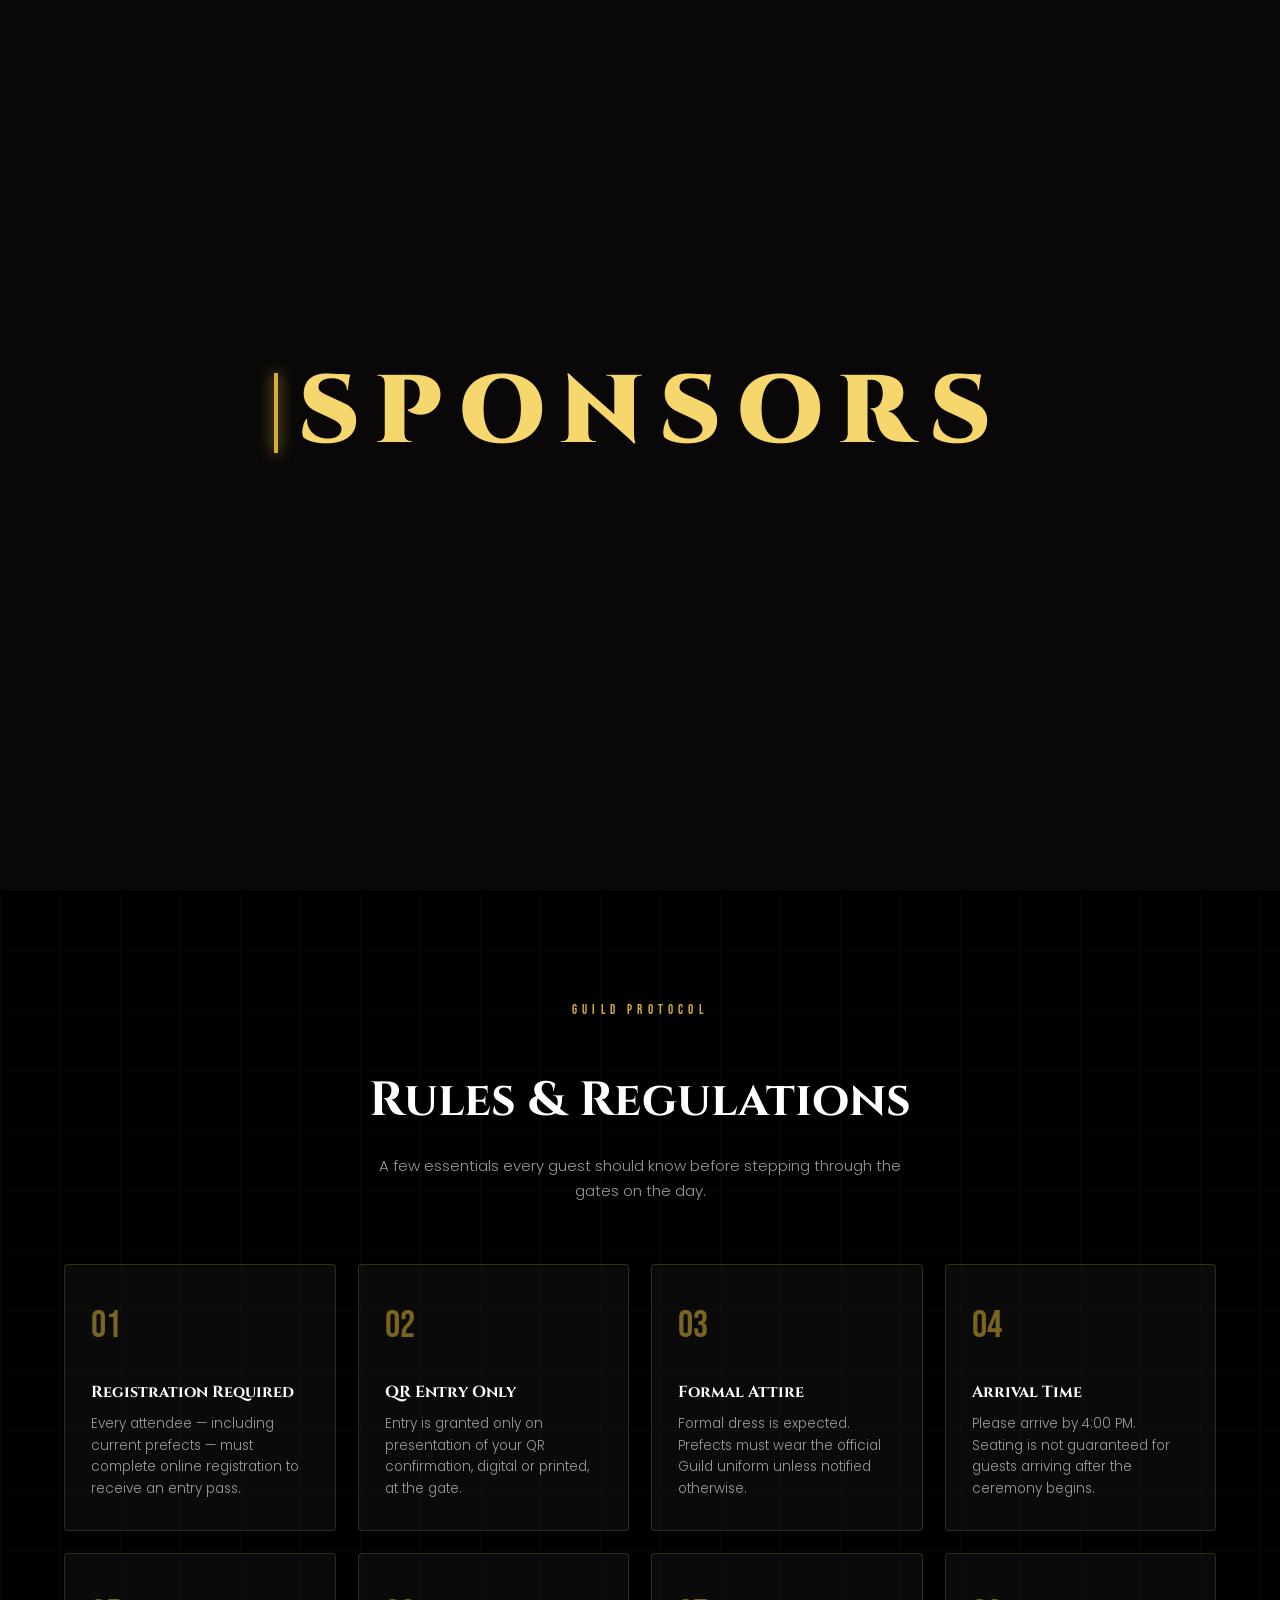
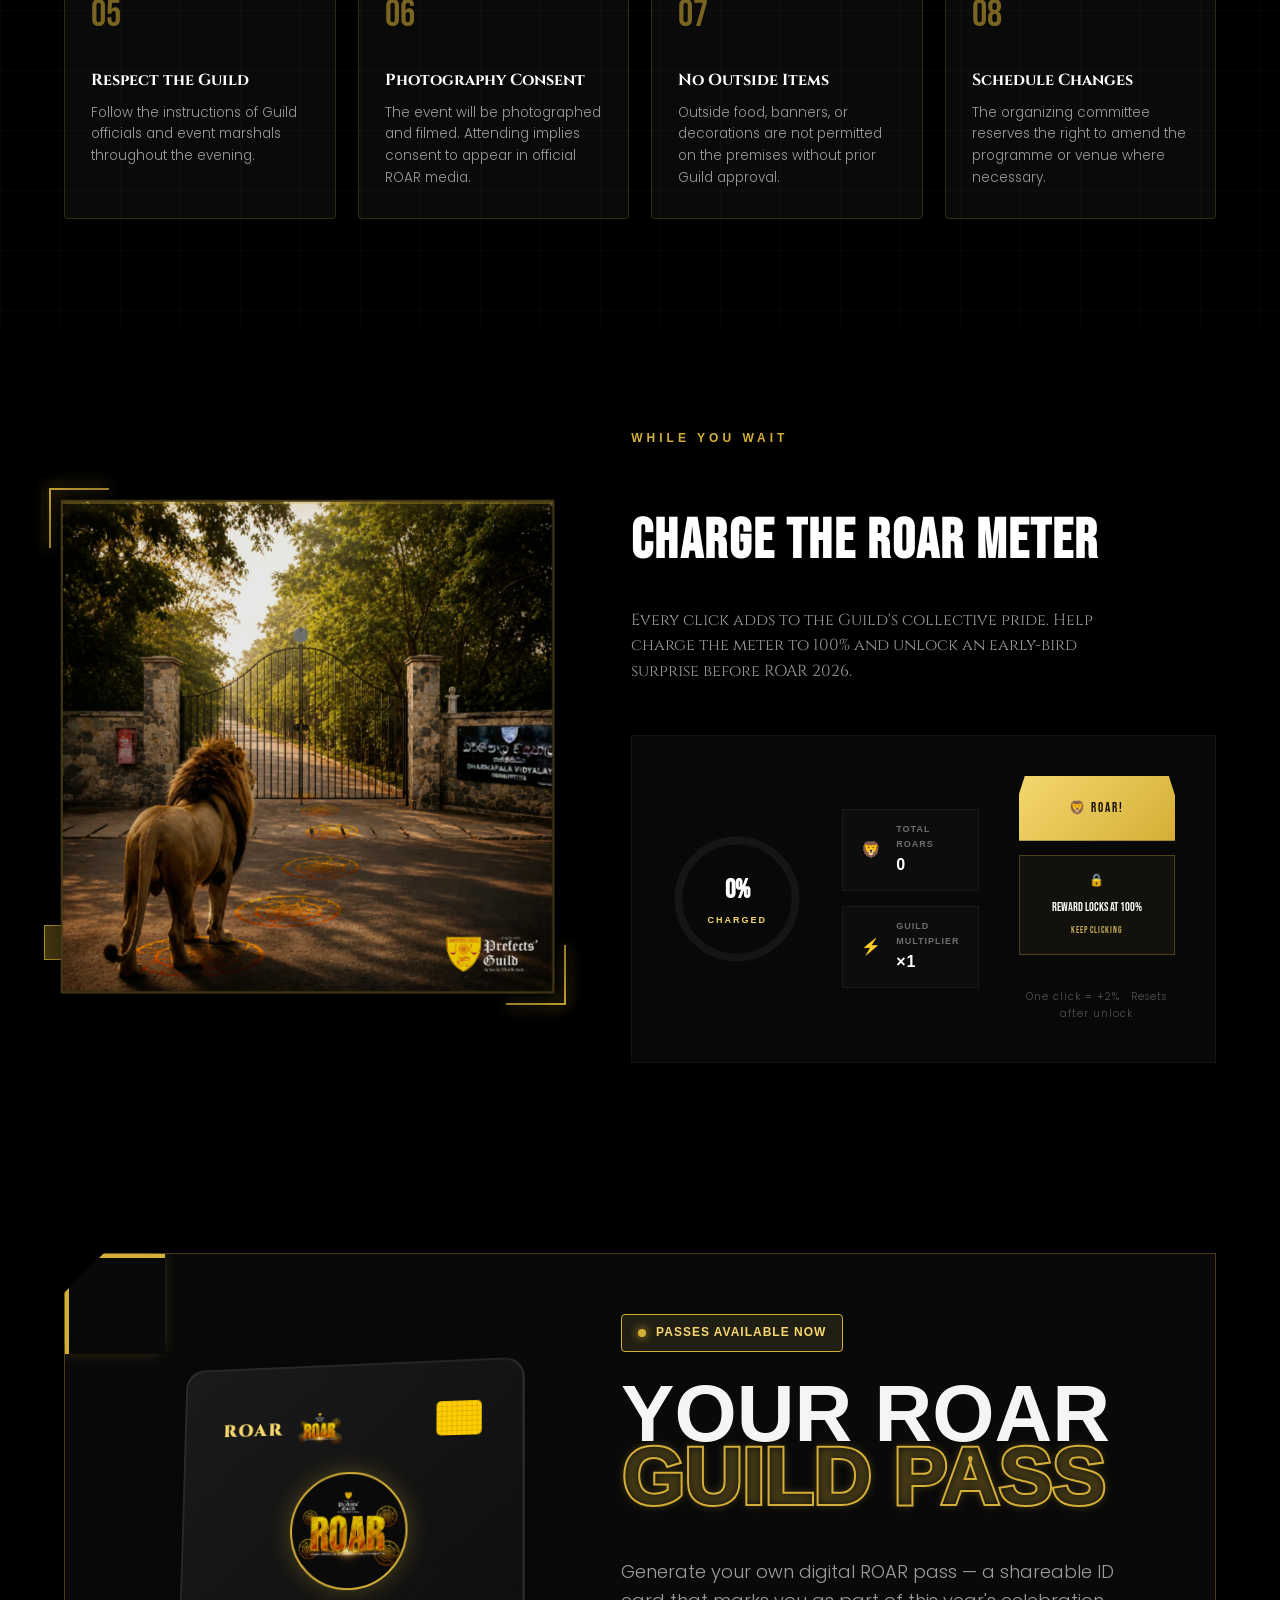
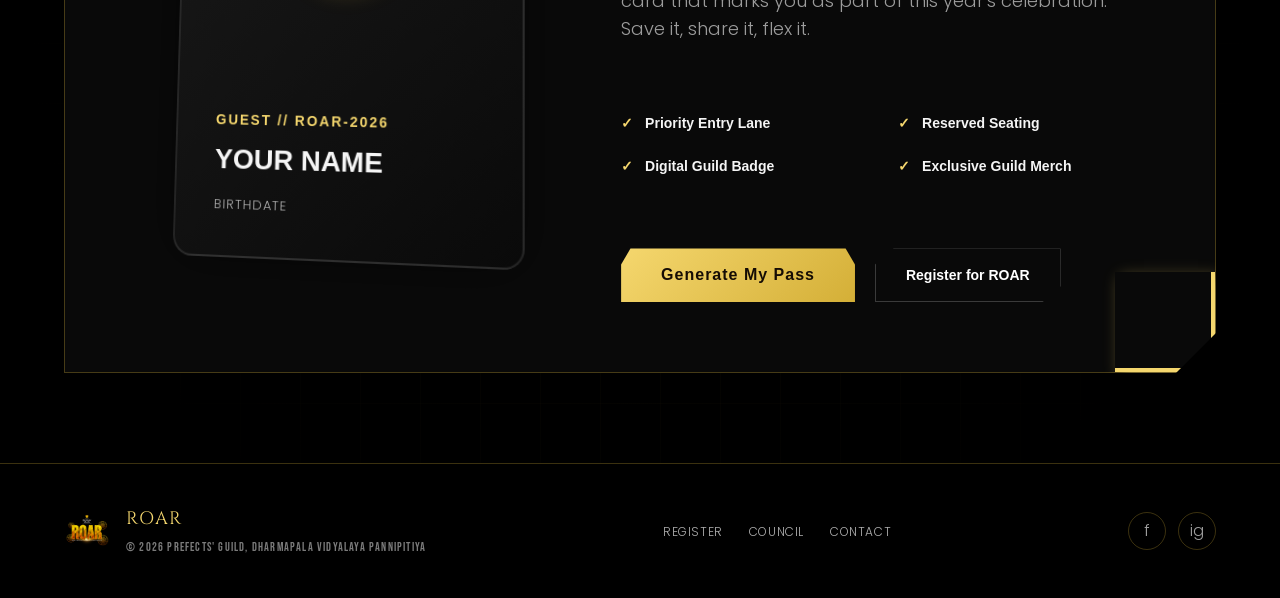
==== commit dab64e5a: "Update index.html" ====
--- a/index.html
+++ b/index.html
@@ -19,15 +19,7 @@
 <!-- ============ PRELOADER ============ -->
 <div id="preloader">
   <div class="pre-emblem">
-    <svg viewBox="0 0 100 100" fill="none">
-      <circle cx="50" cy="50" r="46" stroke="#D4AF37" stroke-width="1"/>
-      <circle cx="50" cy="50" r="34" stroke="#D4AF37" stroke-width="1" stroke-dasharray="4 4"/>
-      <circle cx="50" cy="50" r="20" stroke="#F5D76E" stroke-width="1.4"/>
-      <circle cx="50" cy="16" r="4" fill="#D4AF37"/>
-      <circle cx="84" cy="50" r="4" fill="#D4AF37"/>
-      <circle cx="50" cy="84" r="4" fill="#D4AF37"/>
-      <circle cx="16" cy="50" r="4" fill="#D4AF37"/>
-    </svg>
+    <img src="assets/Lotus.png"> 
   </div>
   <div class="pre-bar"><span></span></div>
 </div>
@@ -35,8 +27,7 @@
 <!-- ============ NAVBAR ============ -->
 <nav class="navbar" id="navbar">
   <a class="navbar-logo" href="#hero">
-    <img src="assets/logo.png" alt="ROAR crest" class="logo-img">
-    <span>ROAR</span>
+    <img src="assets/logoroar.png" alt="ROAR crest" class="logo-img">
   </a>
   <button class="mobile-menu-toggle" aria-label="Toggle Menu" id="menuToggle">☰</button>
   <ul class="nav-links" id="navLinks">
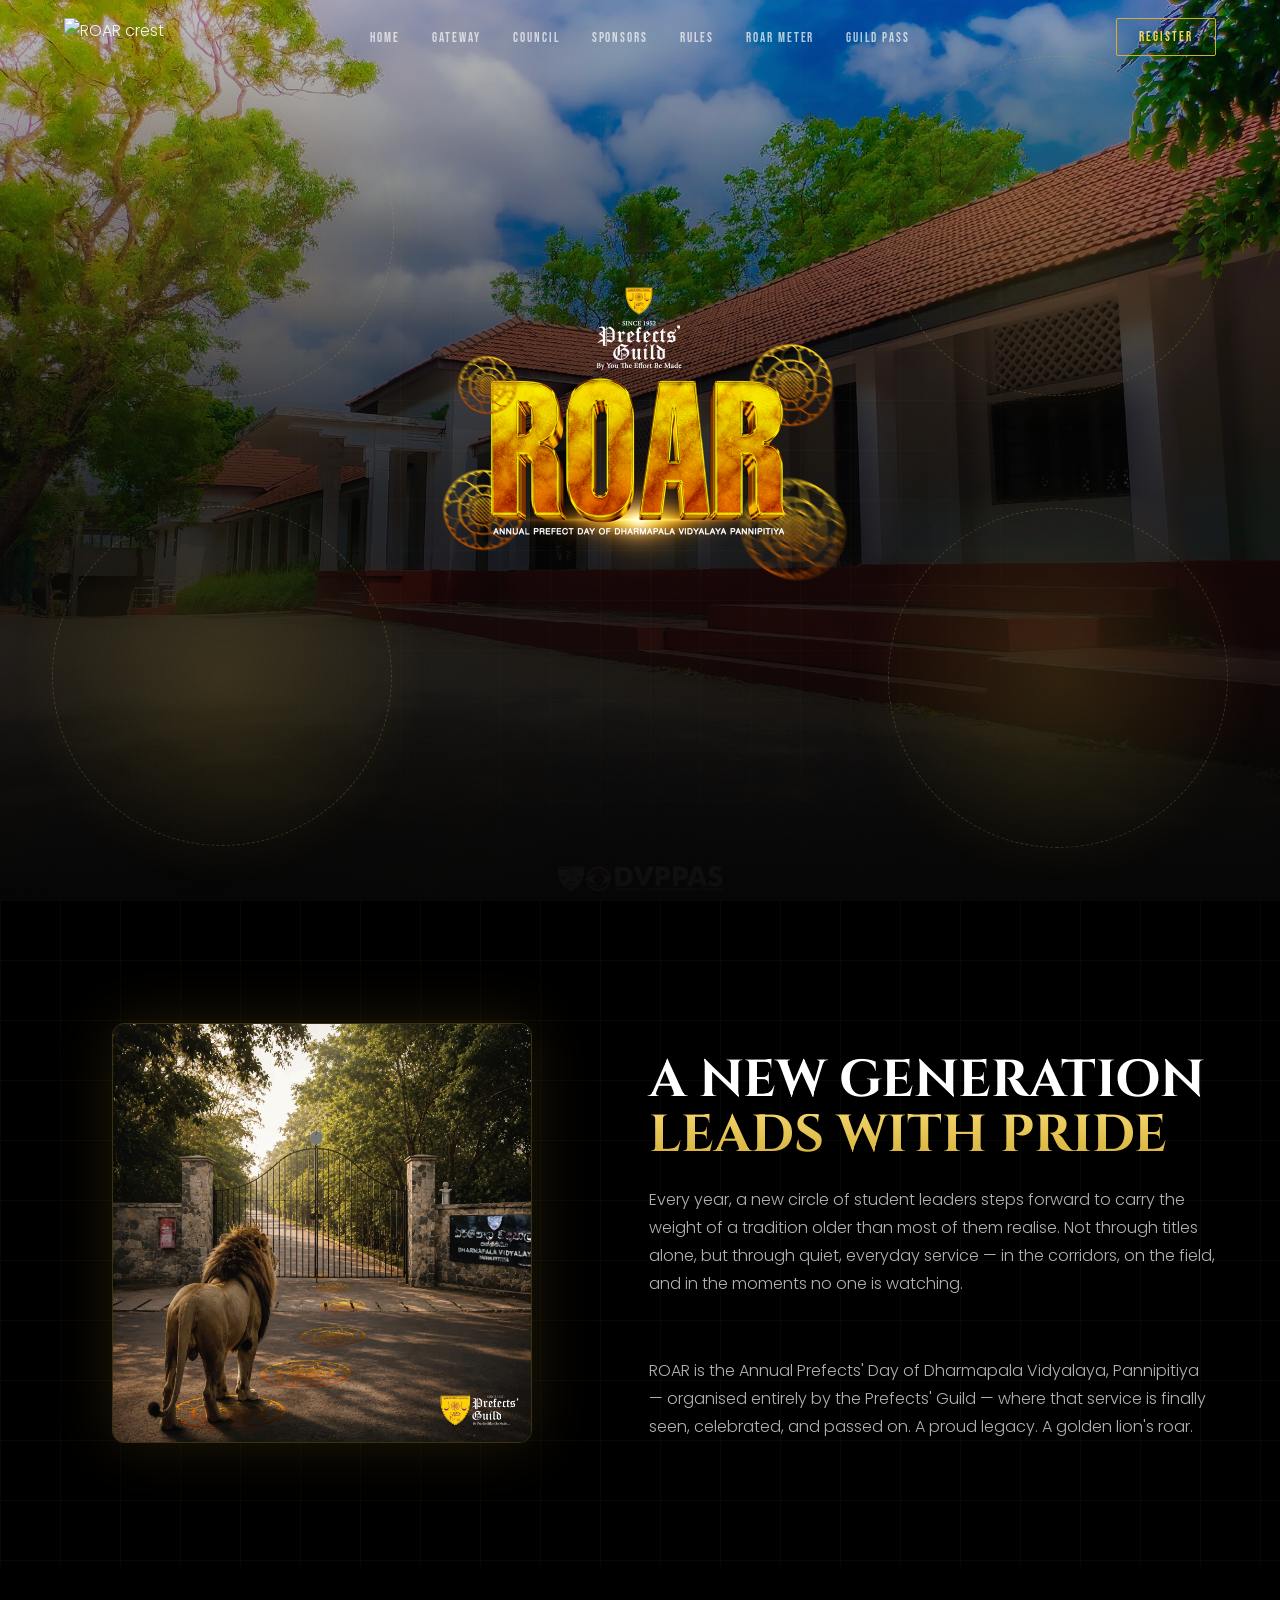
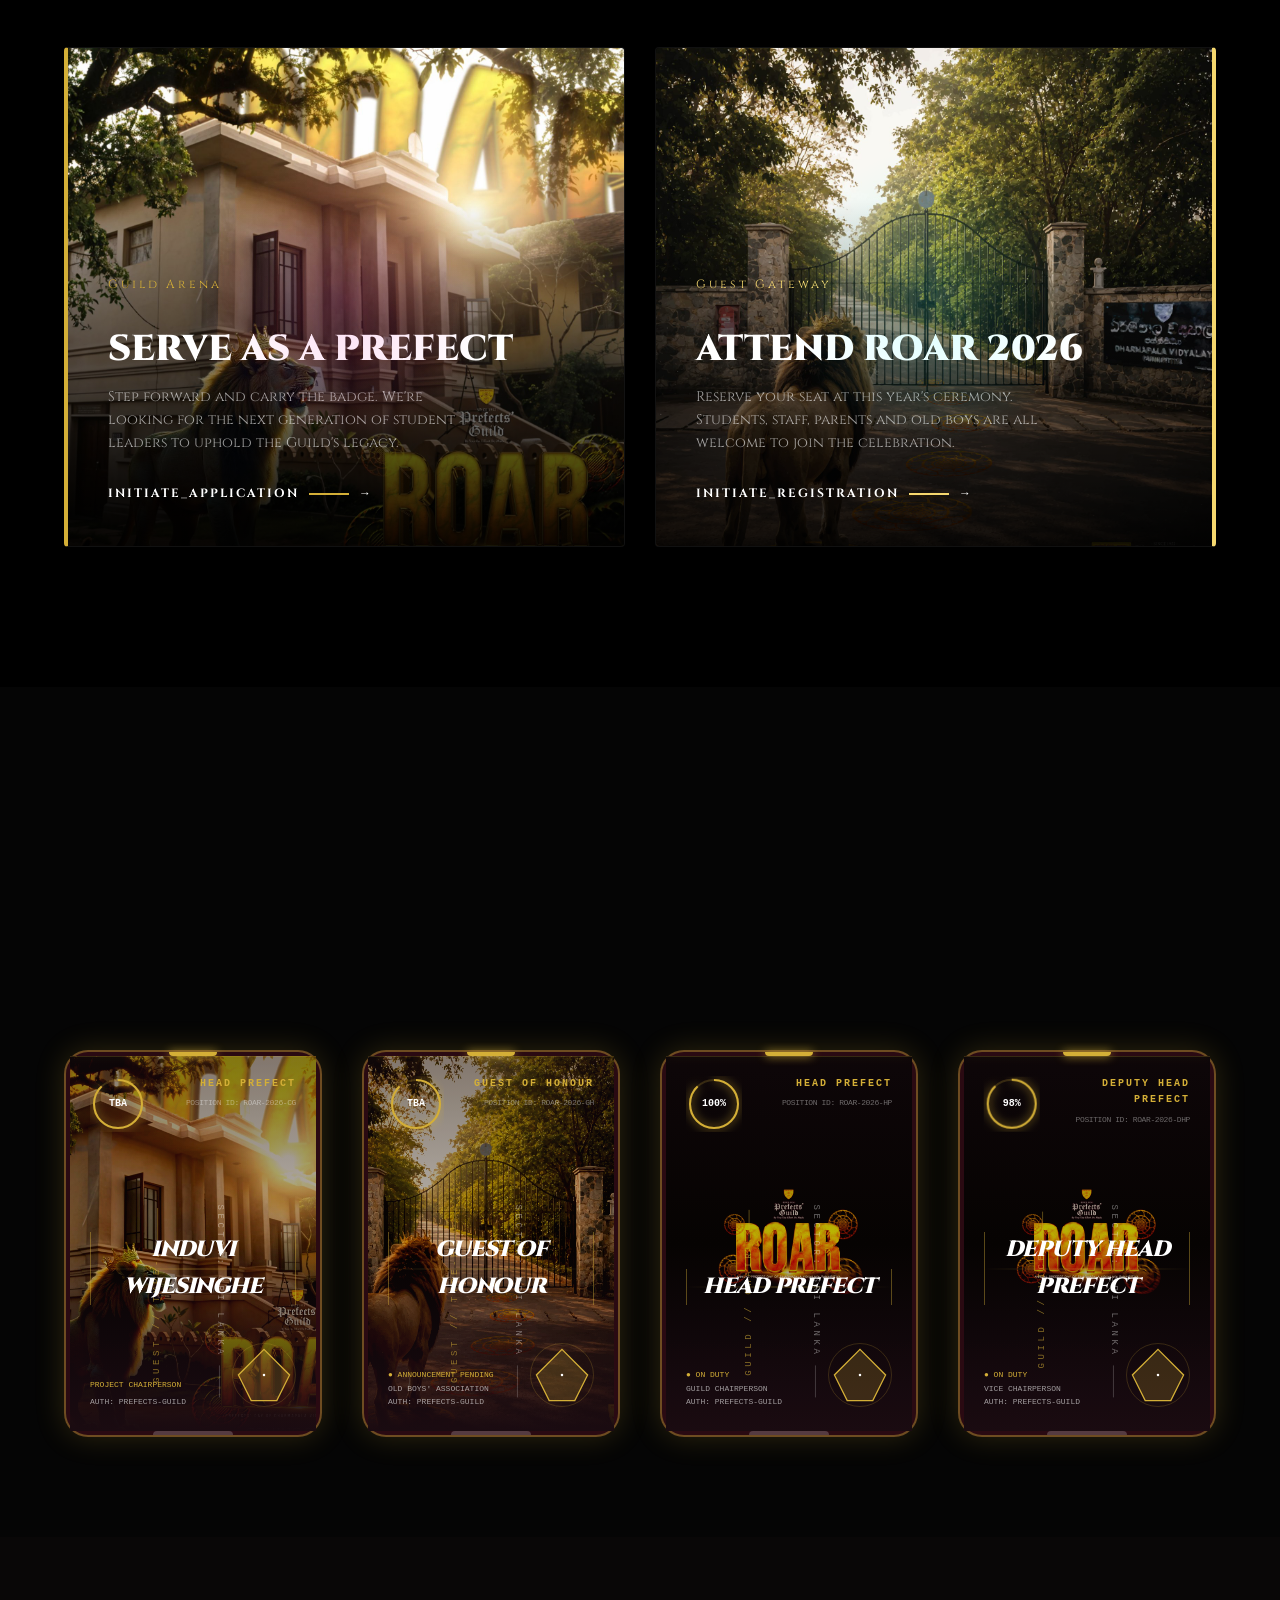
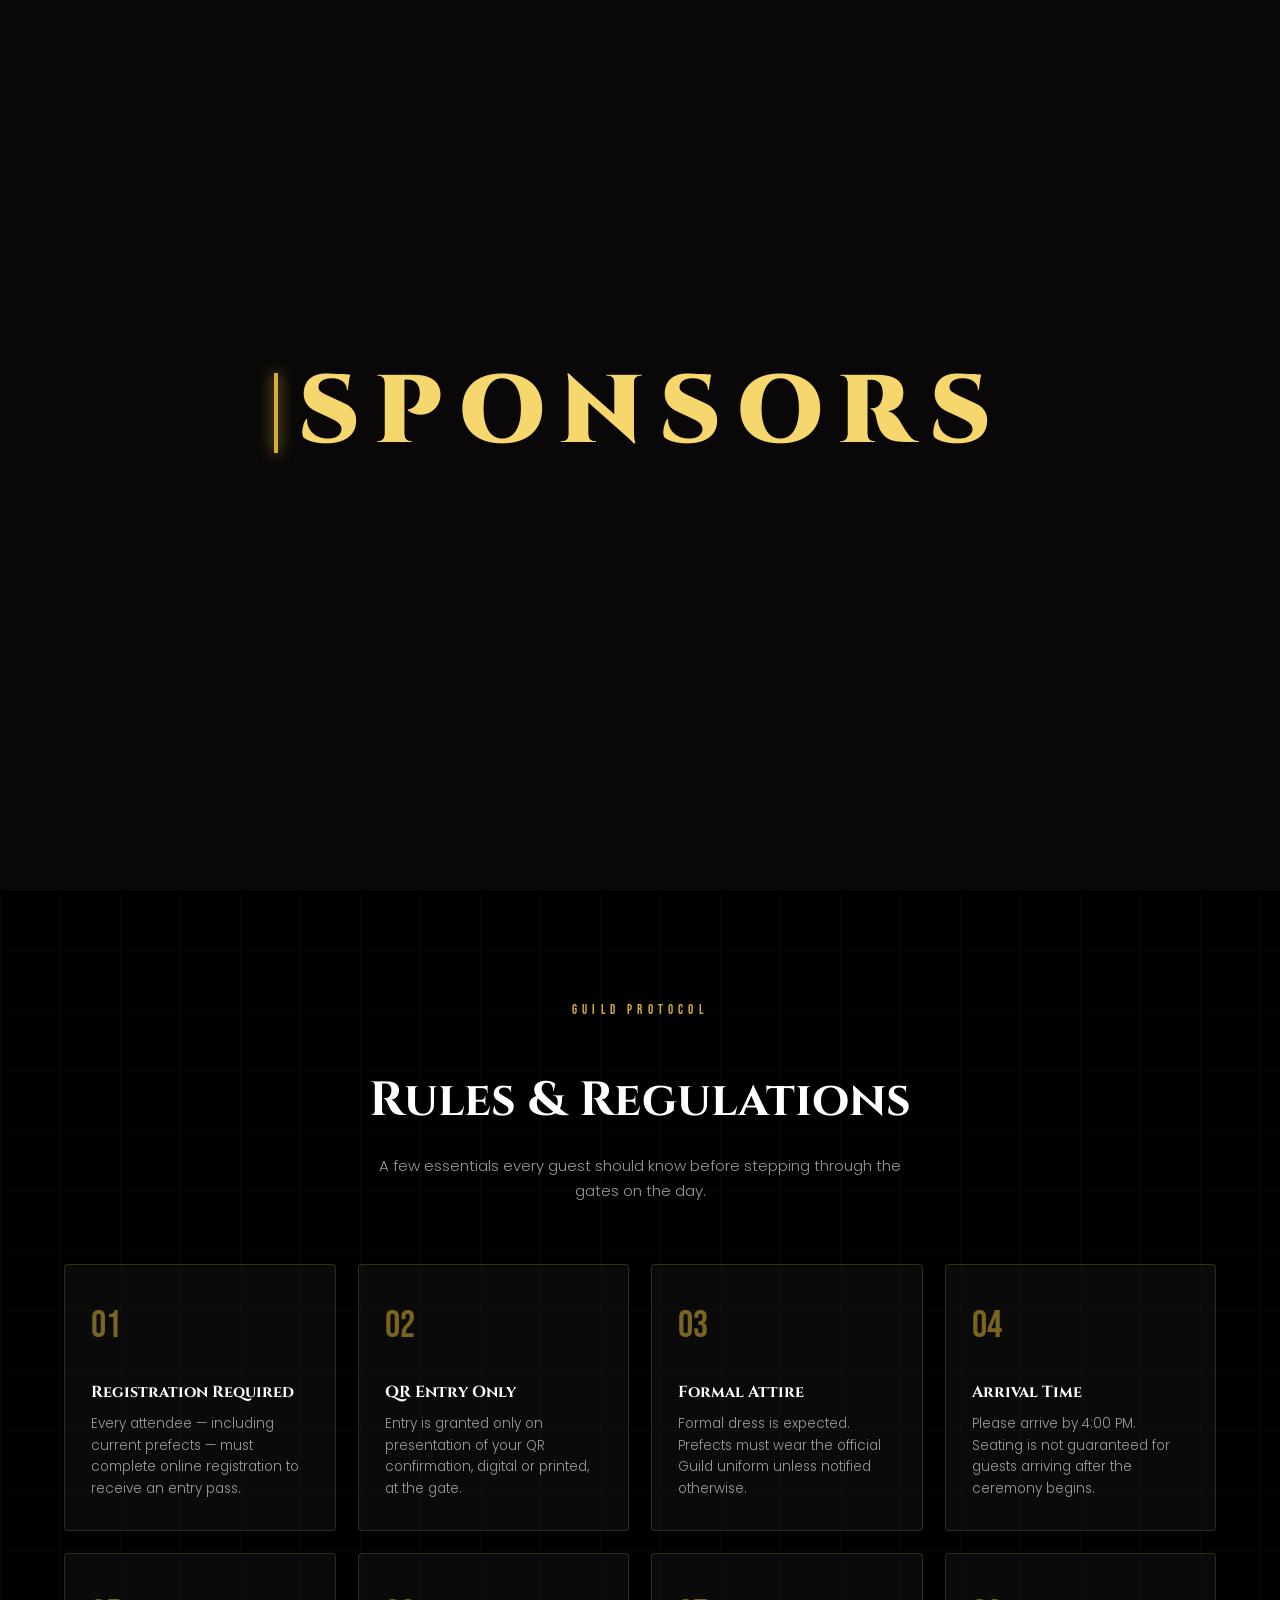
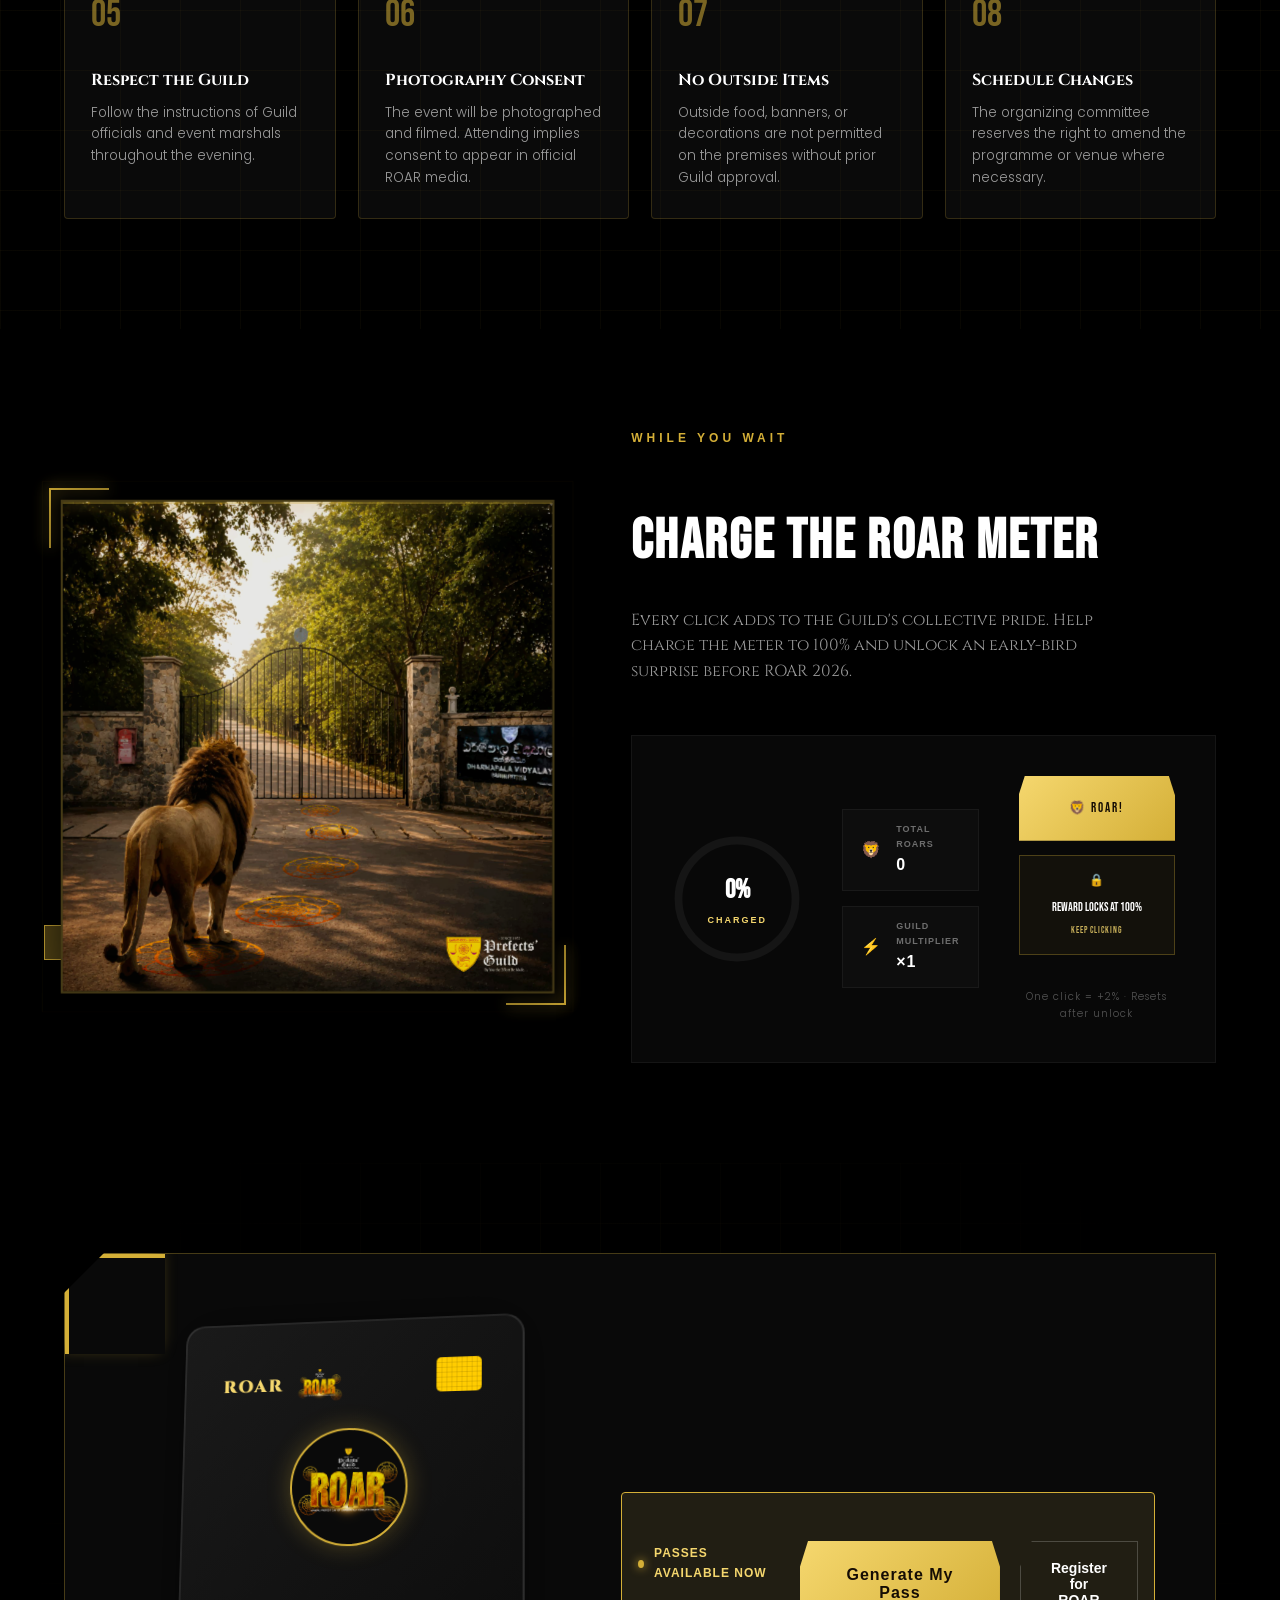
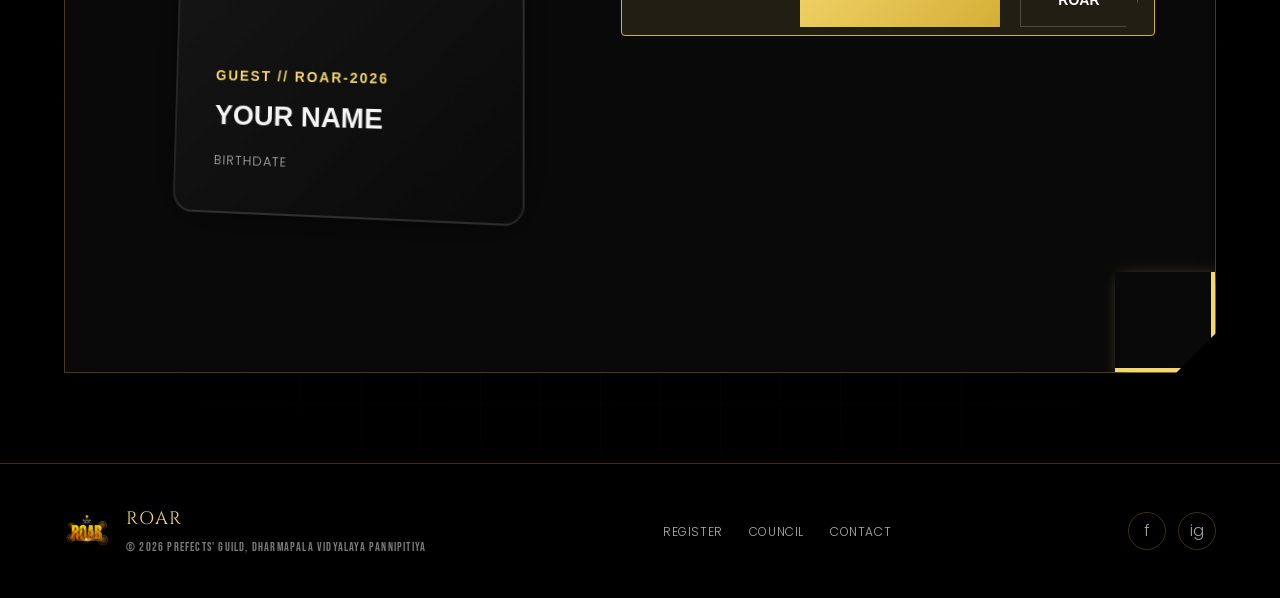
==== commit 0f372a06: "Add files via upload" ====
--- a/index.html
+++ b/index.html
@@ -19,7 +19,7 @@
 <!-- ============ PRELOADER ============ -->
 <div id="preloader">
   <div class="pre-emblem">
-    <img src="assets/Lotus.png"> 
+    <img src="assets/Lotus .png">
   </div>
   <div class="pre-bar"><span></span></div>
 </div>
@@ -542,19 +542,7 @@
       <div class="creator-info">
         <div class="creator-status-badge">
           <span class="status-dot"></span>
-          <span class="status-text">PASSES AVAILABLE NOW</span>
-        </div>
-        <div class="creator-title-wrap">
-          <span class="creator-title-main">YOUR ROAR</span>
-          <span class="creator-title-accent">GUILD PASS</span>
-        </div>
-        <p class="creator-description">Generate your own digital ROAR pass — a shareable ID card that marks you as part of this year's celebration. Save it, share it, flex it.</p>
-        <div class="creator-benefits">
-          <div class="benefit-item"><span class="benefit-icon">✓</span> Priority Entry Lane</div>
-          <div class="benefit-item"><span class="benefit-icon">✓</span> Reserved Seating</div>
-          <div class="benefit-item"><span class="benefit-icon">✓</span> Digital Guild Badge</div>
-          <div class="benefit-item"><span class="benefit-icon">✓</span> Exclusive Guild Merch</div>
-        </div>
+          <span class="status-text">PASSES AVAILABLE NOW</span><br>
         <div class="creator-cta-wrap">
           <button class="pass-button" id="openPassModal">Generate My Pass</button>
           <a href="register.html"><button class="secondary-button">Register for ROAR</button></a>
@@ -574,6 +562,9 @@
     </div>
     <div class="modal-body">
       <form class="creator-form" id="passForm">
+        <div class="form-top-actions">
+          <button type="submit" class="submit-btn">Generate Pass</button>
+        </div>
         <div class="form-grid">
           <div class="input-group">
             <label>Full Name</label>
@@ -606,7 +597,6 @@
             </div>
           </div>
         </div>
-        <button type="submit" class="submit-btn">Generate Pass</button>
       </form>
     </div>
   </div>
--- a/pass.css
+++ b/pass.css
@@ -506,7 +506,8 @@
     align-items: center;
     justify-content: center;
     z-index: 9999;
-    padding: 20px
+    padding: 20px;
+    background: rgba(0,0,0,.55)
 }
 
 .creator-modal-backdrop {
@@ -528,7 +529,8 @@
     display: flex;
     flex-direction: column;
     overflow: hidden;
-    max-height: 90vh
+    max-height: 90vh;
+    border-radius: 18px
 }
 
 .modal-header {
@@ -573,10 +575,126 @@
     overflow-y: auto
 }
 
+.photo-upload-row {
+    display: flex;
+    align-items: center;
+    gap: 12px;
+    flex-wrap: wrap
+}
+
+.photo-upload-preview {
+    width: 84px;
+    height: 104px;
+    border-radius: 12px;
+    border: 1px solid rgba(212, 175, 55, .3);
+    background: rgba(255,255,255,.04);
+    display: flex;
+    align-items: center;
+    justify-content: center;
+    overflow: hidden;
+    flex-shrink: 0
+}
+
+.photo-upload-preview img {
+    width: 100%;
+    height: 100%;
+    object-fit: cover;
+    display: none
+}
+
+.photo-upload-btn {
+    display: inline-flex;
+    align-items: center;
+    justify-content: center;
+    padding: 12px 16px;
+    border-radius: 999px;
+    border: 1px solid rgba(212, 175, 55, .35);
+    color: #F5D76E;
+    font-size: 13px;
+    font-weight: 700;
+    letter-spacing: .08em;
+    cursor: pointer;
+    text-transform: uppercase
+}
+
+.photo-upload-btn input {
+    display: none
+}
+
+@media (max-width: 640px) {
+    .creator-modal-overlay {
+        padding: 0;
+        align-items: flex-end
+    }
+
+    .creator-modal-container {
+        width: 100%;
+        max-width: none;
+        max-height: 100dvh;
+        height: 100dvh;
+        border-radius: 20px 20px 0 0
+    }
+
+    .modal-header {
+        padding: 16px 18px;
+        position: sticky;
+        top: 0;
+        z-index: 2
+    }
+
+    .modal-body {
+        padding: 18px 18px 24px
+    }
+
+    .form-grid {
+        gap: 14px
+    }
+
+    .input-group input,
+    .input-group select,
+    .input-group textarea {
+        min-height: 48px;
+        padding: 13px 14px;
+        font-size: 15px
+    }
+
+    .photo-upload-row {
+        flex-direction: column;
+        align-items: flex-start
+    }
+
+    .photo-upload-btn {
+        width: 100%;
+        justify-content: center
+    }
+
+    .submit-btn {
+        padding: 14px 16px;
+        font-size: 15px;
+        letter-spacing: 1px
+    }
+
+    .form-top-actions .submit-btn {
+        max-width: none
+    }
+}
+
 .creator-form {
     display: flex;
     flex-direction: column;
     gap: 20px
+}
+
+.form-top-actions {
+    display: flex;
+    justify-content: flex-start;
+    margin-bottom: 4px
+}
+
+.form-top-actions .submit-btn {
+    width: 100%;
+    max-width: 240px;
+    margin-top: 0
 }
 
 .form-grid {
--- a/patch.css
+++ b/patch.css
@@ -93,7 +93,8 @@
 
 /* Hero corner lotus, branding, and unique hero layout */
 .hero-container{ position:relative; min-height:100vh; display:flex; align-items:center; overflow:hidden; }
-.hero-bg{ position:absolute; inset:0; background-image: linear-gradient(180deg, rgba(5,5,5,.25) 0%, rgba(5,5,5,.8) 55%, rgba(5,5,5,.97) 100%), url('assets/lion-gate.jpg'); background-size: cover; background-position: center 25%; background-repeat: no-repeat; }
+.hero-bg{ position:absolute; inset:0; background-image: linear-gradient(180deg, rgba(5,5,5,.25) 0%, rgba(5,5,5,.8) 55%, rgba(5,5,5,.97) 100%), url('assets/Background.jpg'); background-size: cover; background-position: center 25%; background-repeat: no-repeat; }
+body.bg-img-fallback .hero-bg{ background-image: linear-gradient(180deg, rgba(5,5,5,.25) 0%, rgba(5,5,5,.8) 55%, rgba(5,5,5,.97) 100%), url('assets/lion-gate.jpg'); }
 .hero-lotus--tl{ top:18px; left:14px; }
 .hero-lotus--tr{ top:16px; right:14px; transform:scaleX(-1); }
 .hero-lotus--bl{ bottom:14px; left:12px; transform:scaleY(-1); }
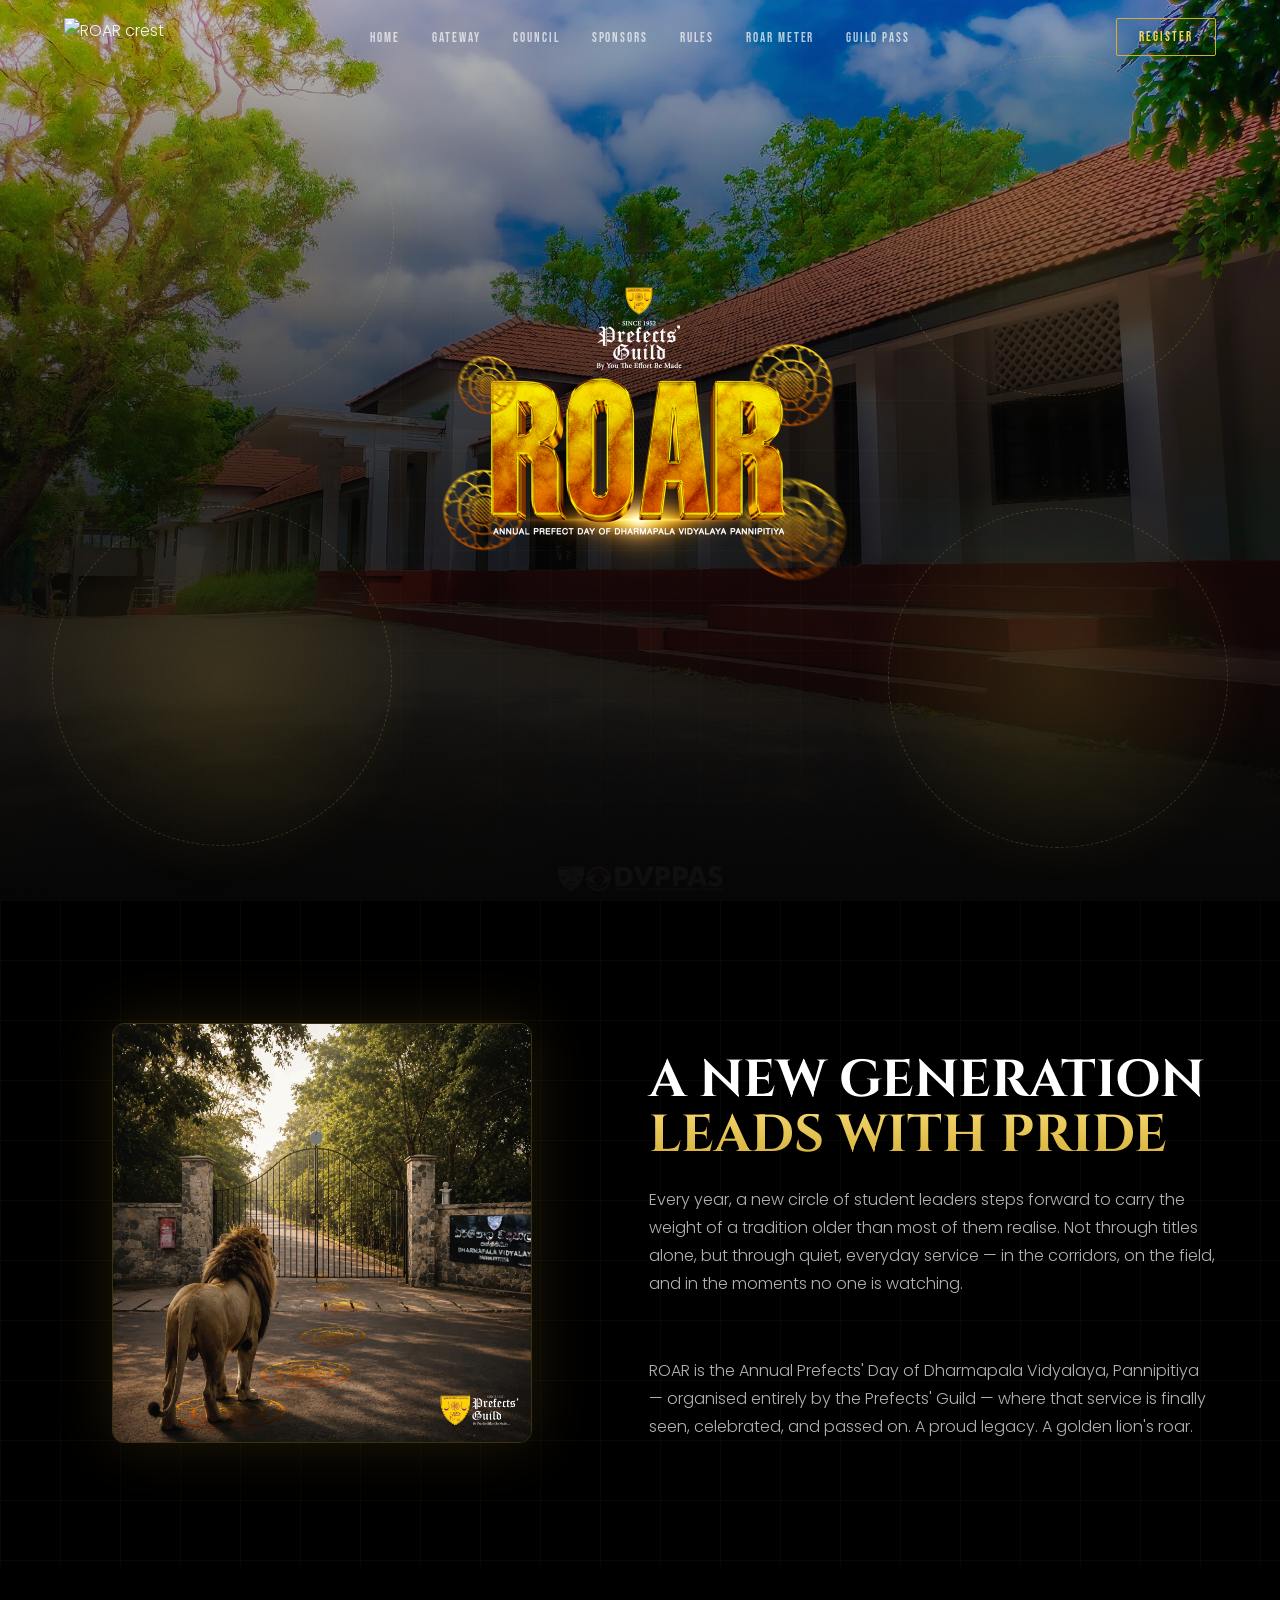
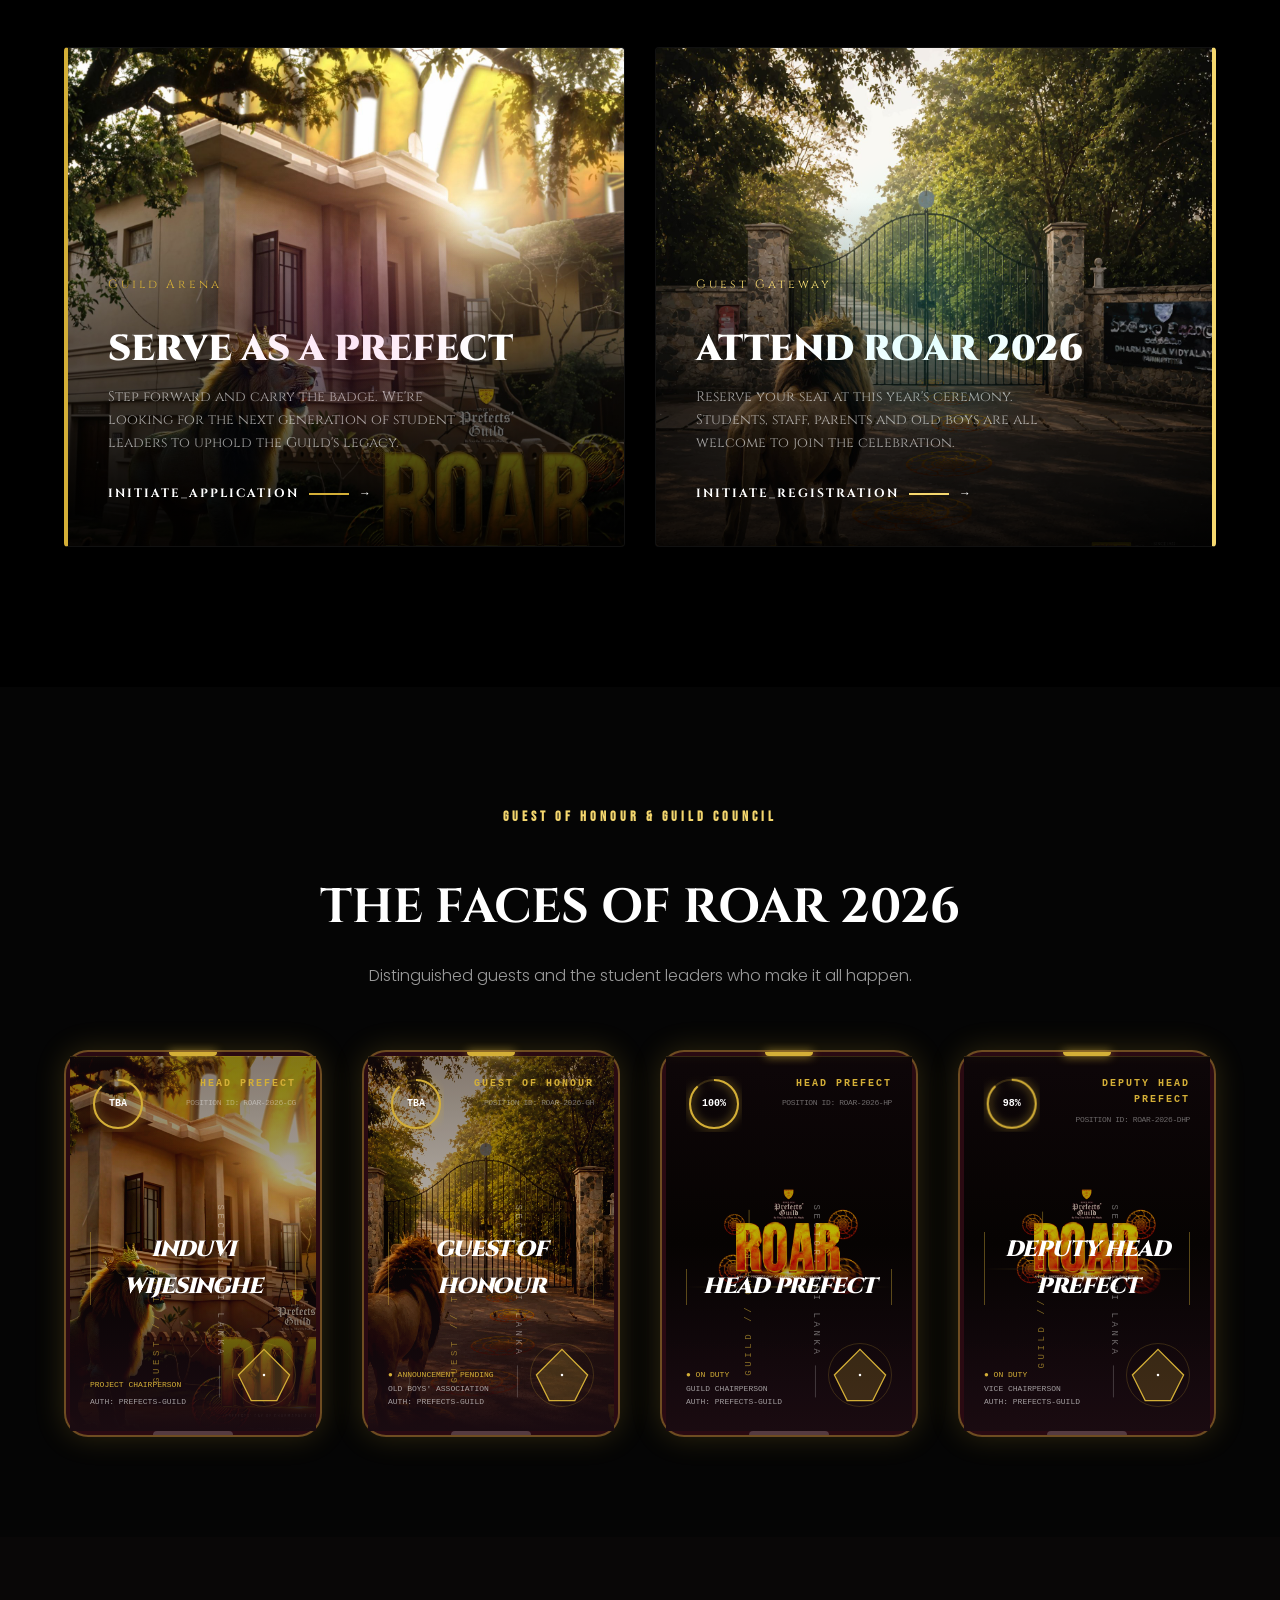
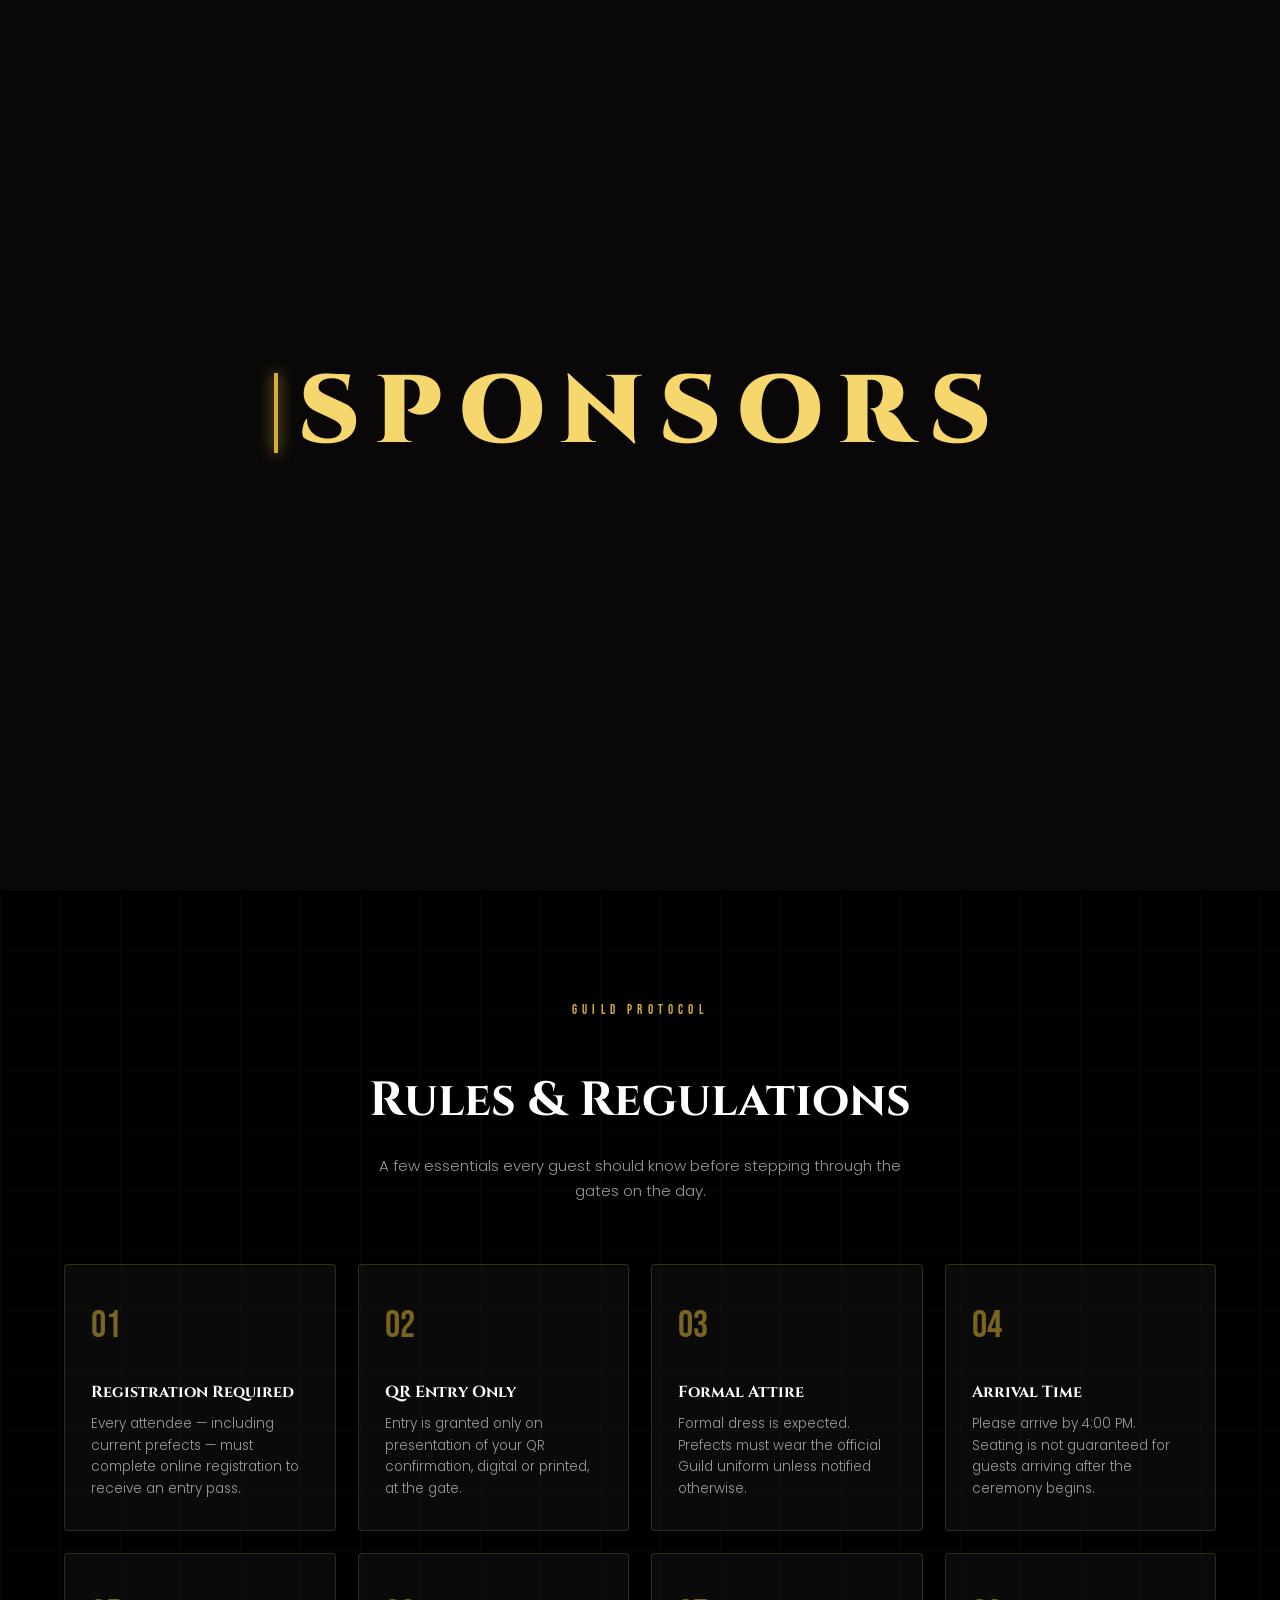
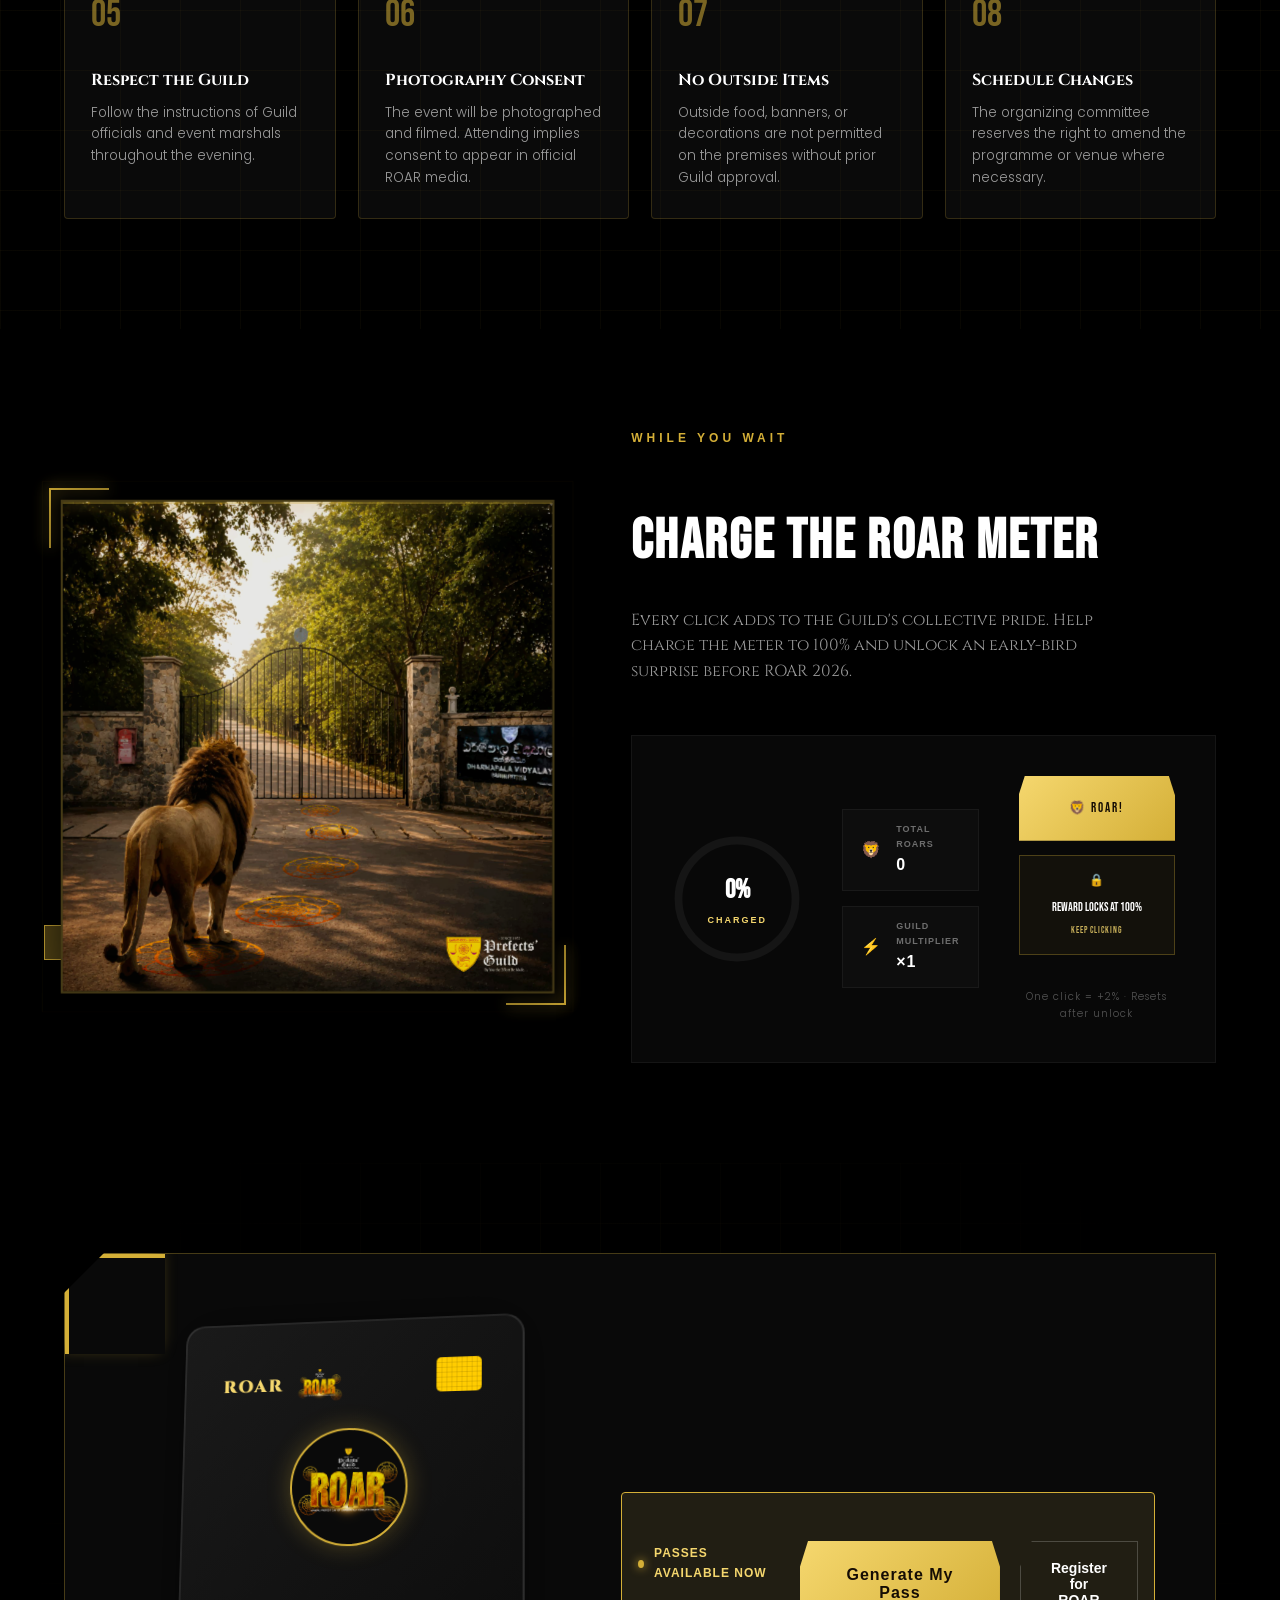
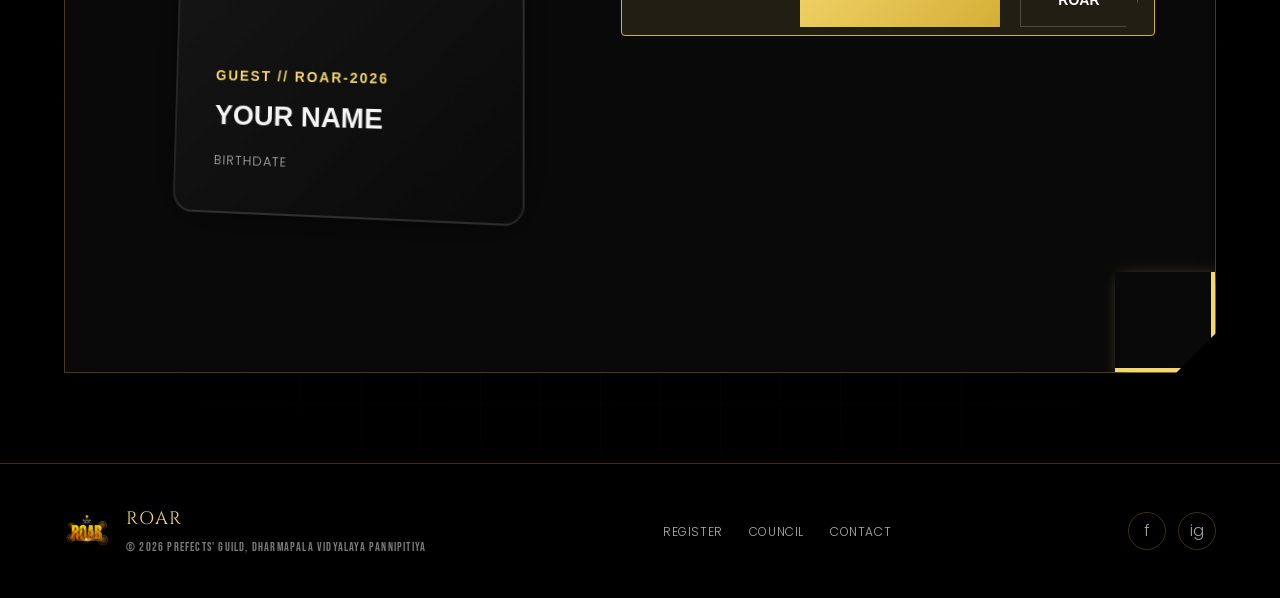
==== commit 3f40c7bd: "Update index.html" ====
--- a/index.html
+++ b/index.html
@@ -19,7 +19,7 @@
 <!-- ============ PRELOADER ============ -->
 <div id="preloader">
   <div class="pre-emblem">
-    <img src="assets/Lotus .png">
+    <img src="assets/Lotus.png">
   </div>
   <div class="pre-bar"><span></span></div>
 </div>
